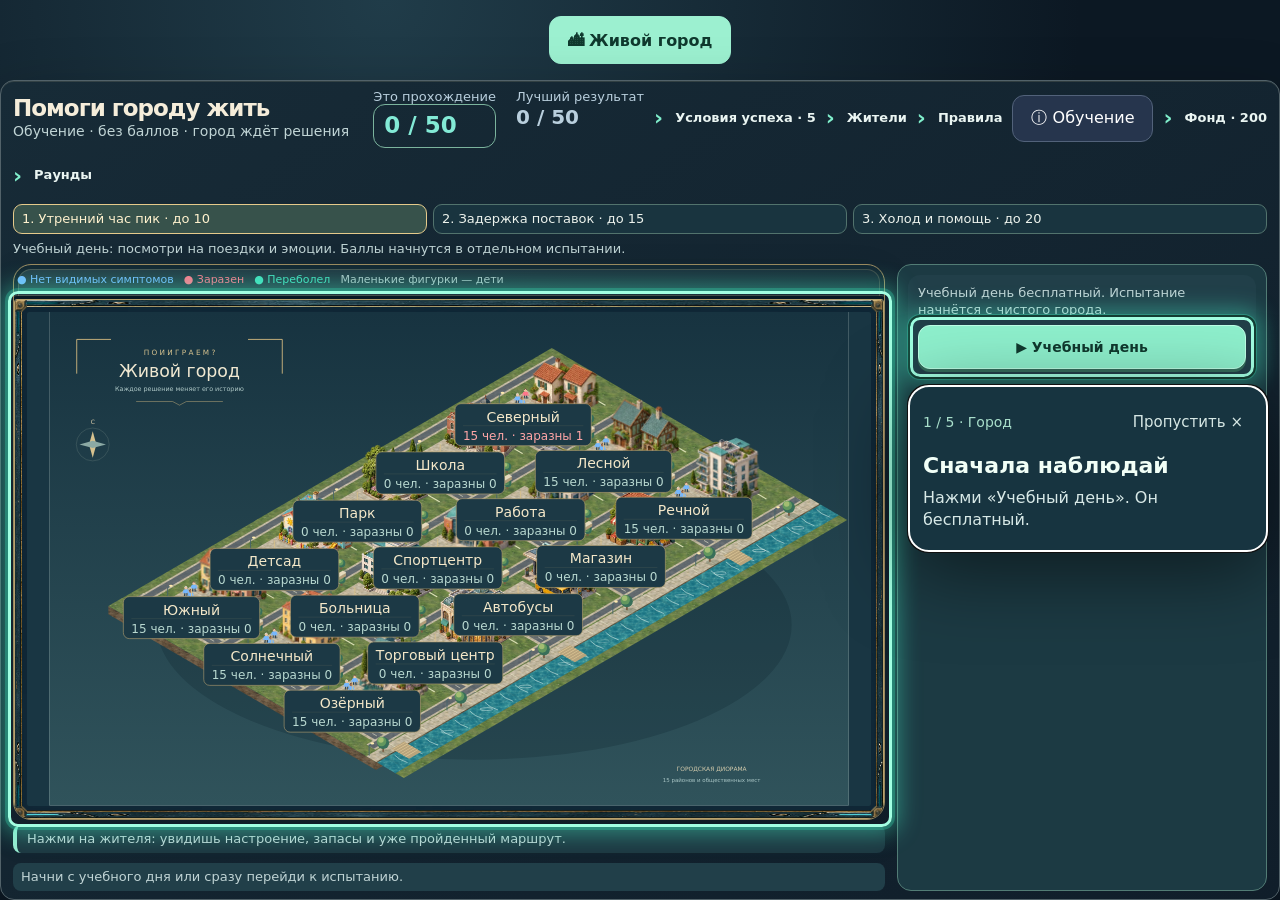
==== epidemic.html @ a464a61f "Keep child labels in robot training and expose physical sensor limits" ====
<!doctype html><html lang="ru"><head><meta charset="utf-8"><meta name="viewport" content="width=device-width,initial-scale=1"><title>поИИграем? — город</title><style>
*{box-sizing:border-box}body{margin:0;background:#0b1222;color:#edf3ff;font:16px system-ui,sans-serif}main{max-width:1500px;margin:auto;padding:20px;display:grid;grid-template-columns:290px minmax(0,1fr);gap:18px}section,aside{background:#131e32;border:1px solid #30425b;border-radius:14px;padding:18px}h1{font-size:26px;margin:0 0 8px}h2{font-size:19px;margin:0 0 12px}p,li{line-height:1.5;color:#bbcae0;font-size:14px}button,input,select{font:inherit}button,select{border:1px solid #52627a;background:#26354d;color:white;border-radius:8px;padding:10px;cursor:pointer}button:focus-visible,input:focus-visible,select:focus-visible{outline:3px solid #ffe271}button:disabled{opacity:.4;cursor:default}.primary{background:#2ad8bb;color:#082c26;font-weight:bold}label{display:block;margin:14px 0 6px;font-size:14px}input[type=range]{width:100%;accent-color:#2ad8bb}input[type=number]{width:90px;background:#22324b;color:white;padding:7px;border:1px solid #63728a}.row{display:flex;gap:8px;flex-wrap:wrap;margin:12px 0}#map{width:100%;height:auto;background:#1c3440;border-radius:12px;display:block}.place{cursor:pointer}.place:focus{outline:none}.place:focus rect{stroke:white;stroke-width:4}.legend{display:flex;gap:16px;flex-wrap:wrap;font-size:14px;margin:10px 0}.legend b{font-size:20px}.metrics{display:flex;gap:25px;flex-wrap:wrap;margin:12px 0}.metrics b{display:block;font-size:25px}.metrics span{font-size:13px;color:#afc3dd}#status{border-left:3px solid #2ad8bb;padding:10px;color:#e8f1ff;min-height:60px}#chart{width:100%;height:auto}table{border-collapse:collapse;width:100%;font-size:14px}td,th{text-align:left;border-bottom:1px solid #35465f;padding:10px 5px}details{margin-top:14px;color:#adbfda;font-size:14px}summary{cursor:pointer;color:#e9f3ff}.small{font-size:13px;color:#9fb1ce}.policy{display:flex;align-items:center;justify-content:space-between;width:100%;margin:8px 0;text-align:left}.policy.off{background:#3f2937;border-color:#be6079}.policy span{font-size:13px;color:#57e2bf}.policy.off span{color:#ff91a7}.phase{color:#54e2c4;font-size:17px;font-weight:bold}.guide{margin-bottom:16px}.guide ol{padding-left:20px}.maphead{display:flex;align-items:center;justify-content:space-between;gap:12px;flex-wrap:wrap}.events{min-height:35px;color:#ff9eb0;font-size:14px}.inhabitant{pointer-events:none}.closed{opacity:.6}@media(max-width:800px){main{display:flex;flex-direction:column;padding:10px}aside{order:2}.city{order:1}h1{font-size:23px}.mapscroll{overflow:auto}.metrics{gap:15px}.guide{margin:0}}

.population-grid{display:grid;grid-template-columns:1fr 64px 64px;gap:7px;align-items:center;font-size:13px}.population-grid input{width:100%;min-width:0;padding:7px}.district-name{font-size:12px}.settings-section{margin:18px 0;padding-top:12px;border-top:1px solid #3b4e68}.attendance label{display:flex;justify-content:space-between}.toolbar{position:relative;background:#131e3bee;padding:10px;border-radius:10px}.mapscroll{overflow:auto;max-height:78vh}#status{min-height:50px}.settings-note{color:#f3ce83}.route-info{font-size:14px;line-height:1.6;color:#c6d7ee}aside details:first-child{margin-top:0}.metrics{padding:8px 0}.metrics b{font-size:21px}#summary{font-size:14px}.population-grid input:focus{outline:2px solid #ffe074}@media(max-width:800px){aside{order:0}.city{order:1}.mapscroll{max-height:70vh}.population-grid{grid-template-columns:1fr 74px 74px}}

main,main>*,.city,.maphead,.toolbar,.metrics,.row,.mapscroll{min-width:0;max-width:100%}
.city{overflow:hidden}.mapscroll{width:100%;overflow:auto;overscroll-behavior:contain;border-radius:12px;isolation:isolate}#map{width:100%;min-width:0;max-width:none;overflow:hidden;flex-shrink:0}#chart{display:block;max-width:100%;overflow:hidden}
.toolbar .row>*{max-width:100%}.metrics{display:grid;grid-template-columns:repeat(auto-fit,minmax(130px,1fr));gap:12px}.metrics>div{min-width:0;overflow-wrap:anywhere}
.population-grid{grid-template-columns:minmax(0,1fr) 62px 62px}.population-grid>*{min-width:0}.population-grid b{font-size:12px}.population-grid span{overflow-wrap:anywhere}
.attendance label{gap:8px;flex-wrap:wrap}.attendance label b{white-space:nowrap}.route-info,#events,td{overflow-wrap:anywhere}table{table-layout:fixed}th:first-child{width:45%}
@media(max-width:800px){main{width:100%;padding:8px}section,aside{padding:12px}.row{gap:6px}.toolbar{padding:8px}.metrics{grid-template-columns:repeat(2,minmax(0,1fr))}.mapscroll{max-height:75vh}#map{min-width:0}.legend{gap:8px;font-size:13px}.maphead{align-items:flex-start}}

#map{touch-action:none;cursor:grab;background:#cbdde0}#map.dragging{cursor:grabbing}.mapscroll{max-height:none!important;overflow:hidden!important}.city.expanded{position:fixed;inset:0;z-index:1000;overflow:auto;border-radius:0;background:#131e32}.city.expanded .mapscroll{height:72vh}.city.expanded #map{height:100%;width:100%}.place:focus rect{stroke-width:1}.place:focus-visible{filter:brightness(1.15)}.still .ambient-motion{display:none}.city .maphead{margin-bottom:10px}@media(prefers-reduced-motion:reduce){.ambient-motion{display:none}}
.map-expanded main{grid-template-columns:minmax(0,1fr)}.map-expanded aside{display:none}.map-expanded main{max-width:1800px}

#mayor{max-width:1500px;margin:18px auto;padding:24px}.mayor-title{display:flex;justify-content:space-between;gap:20px;align-items:flex-start}.mayor-title h1{font-size:32px;margin:8px 0}.mayor-steps{display:flex;gap:30px;flex-wrap:wrap;background:#213950;border-radius:12px;padding:20px 40px}.mayor-dashboard{display:grid;grid-template-columns:repeat(4,minmax(0,1fr));gap:12px;margin:20px 0}.mayor-dashboard>div{padding:16px;background:#20334a;border-radius:12px}.mayor-dashboard strong{display:block;margin:8px 0;font-size:23px}.mayor-dashboard p{margin:0}.mayor-work{display:grid;grid-template-columns:1fr 1fr;gap:24px}.mayor-work>div{min-width:0;padding:20px;background:#192a40;border-radius:12px}.mayor-work h2{font-size:21px}#mayorPolicies label{display:grid;grid-template-columns:1fr 1fr;gap:12px;align-items:center}#mayor select,#mayor input,#mayor textarea{max-width:100%;width:100%;min-width:0;background:#243950;color:#f1f5fa;border:1px solid #74859c;border-radius:7px;padding:9px}#mayor .policy-hint{font-size:12px;margin:3px 0 15px}.day-event{border-left:4px solid #ffd080;background:#353646;padding:16px;margin:15px 0;line-height:1.6}.mayor-actions{display:flex;gap:12px;flex-wrap:wrap;margin-top:20px}.setup-line{display:grid;grid-template-columns:2fr 2fr 1fr;gap:16px}.district-editor{display:grid;grid-template-columns:1.5fr repeat(3,1fr) .7fr;gap:8px;align-items:center;font-size:12px}.district-editor input[type=checkbox]{width:22px!important;height:22px}.table-scroll{overflow:auto}#mayorHistory td{font-size:12px}#mayorCompare{margin-top:24px;padding:20px;background:#192a40}#comparison article{border-top:1px solid #52657c;padding:12px 0}#mayor textarea{font:inherit}.mayor-mode main{grid-template-columns:minmax(0,1fr)}.mayor-mode main>aside{display:none}.mayor-mode #run,.mayor-mode #pause,.mayor-mode #step,.mayor-mode #finish,.mayor-mode #save,.mayor-mode #speed,.mayor-mode .metrics,.mayor-mode #events,.mayor-mode #status,.mayor-mode #results,.mayor-mode .city>div:has(>#results){display:none}.mayor-mode .city>div:has(>table){display:none}body:not(.mayor-mode) #mayor>:not(.mayor-title){display:none}@media(max-width:800px){#mayor{margin:8px;padding:14px}.mayor-title{flex-direction:column}.mayor-title h1{font-size:26px}.mayor-dashboard{grid-template-columns:1fr 1fr}.mayor-work,.setup-line{grid-template-columns:1fr}.mayor-work>div{padding:12px}.mayor-steps{gap:10px 24px;padding:14px 30px;font-size:13px}.district-editor{gap:4px;font-size:10px}.mayor-dashboard strong{font-size:19px}}
#mayorMapSlot{margin:15px 0 24px}#mayorMapSlot .city{padding:12px}.map-day-action{display:flex;align-items:center;gap:18px;flex-wrap:wrap}.map-day-action a{color:#75e1d0}body.mayor-mode>main{display:none}.mayor-mode #chart{max-height:150px}.mayor-mode .legend{font-size:12px}
.mayor-mode #fullMap{display:none}#mayorCompare>label{display:block}#mayorCompare input{margin:8px 0}

#contest{max-width:1500px;margin:16px auto;padding:24px}.contest-head{display:flex;justify-content:space-between;gap:20px}.contest-head h1{font-size:32px;margin:10px 0}.round-clock{min-width:110px;text-align:center}.round-clock b{display:block;font-size:32px;color:#62e1c5}.round-clock span{font-size:12px}.contest-steps{display:flex;gap:24px;flex-wrap:wrap;padding:14px;background:#223b51;border-radius:10px}.round-info{display:grid;grid-template-columns:1fr 140px 2fr;gap:16px;align-items:center}.contest-grid{display:grid;grid-template-columns:1fr 1fr;gap:20px;margin:16px 0}.contest-grid>section{min-width:0}.contest-grid h2{font-size:21px}#contest input,#contest select,#contest textarea{width:100%;min-width:0;max-width:100%;font:inherit;padding:8px;background:#22384e;color:#edf5ff;border:1px solid #718699;border-radius:7px}#contestChoices label{display:grid;grid-template-columns:100px 1fr;gap:12px;align-items:center;margin:10px 0 3px}#contestChoices p{margin:3px 0 10px;font-size:12px}#pointBudget{font-size:16px;color:#64e5c6}.over-budget{color:#ff8592!important}.big-result{display:block;font-size:28px;margin:15px 0}.entry-rules{padding:14px;background:#20394b;border-radius:10px;margin:14px 0}.pass{color:#64e5c6}.fail{color:#ff9dab}#tryPlan,#lockPlan{width:100%;margin-top:12px}#contestMap .city{padding:12px}.contest-mode>main{display:none}.contest-mode .metrics,.contest-mode #run,.contest-mode #pause,.contest-mode #step,.contest-mode #finish,.contest-mode #save,.contest-mode #speed,.contest-mode #events,.contest-mode #status,.contest-mode #fullMap,.contest-mode .city>div:has(>table){display:none}.contest-mode #chart{max-height:160px}#finalCard{border-top:1px solid #476077}.score-input{display:grid;grid-template-columns:1fr 1fr 1fr;gap:10px}.score-input input[type=checkbox]{width:20px!important}#scoreboard{list-style:none;padding:0}#scoreboard li{padding:8px;border-bottom:1px solid #425970}.table-scroll{overflow:auto}#attemptRows td{font-size:12px}@media(max-width:800px){#contest{padding:12px;margin:8px}.contest-grid{grid-template-columns:1fr}.contest-head h1{font-size:26px}.round-info{grid-template-columns:1fr 100px}.round-info p{grid-column:1/-1}.contest-steps{gap:10px;font-size:12px}.score-input{grid-template-columns:1fr}.contest-grid section{padding:14px}}
#contest .contest-grid{grid-template-columns:360px minmax(0,1fr)}#contest .contest-grid>section{padding:16px}#contestMap{margin:14px 0}#contestMap .city{padding:8px}#contestMap .maphead h1{font-size:20px}#contestMap .maphead .small{display:none}#contestMap #chart{max-height:120px}@media(max-width:950px){#contest .contest-grid{grid-template-columns:1fr}}

#contest{padding:16px;margin:8px auto}.play-heading{display:flex;align-items:center;gap:24px}.play-heading h1{font-size:30px;margin:0}.play-subtitle{color:#94b8cc;font-size:13px}.round-clock{margin-left:auto}.round-settings{margin:0;position:relative}.round-settings[open]{max-width:250px}.play-top{display:flex;align-items:center;gap:16px;margin:14px 0}.play-top #personalBest{margin-left:auto;color:#81dcca;font-size:13px}#stageBadge{font-weight:700;color:#91ead7}#quickHelp{padding:6px 10px;font-size:13px}#quickGuide{padding:8px;background:#1d3749;border-radius:10px;margin:10px 0}#quickGuide button{margin:4px}.play-layout{display:grid;grid-template-columns:minmax(0,1fr) 320px;gap:16px;align-items:start}.play-map{min-width:0}.play-panel{padding:16px!important;position:sticky;top:10px}.points-line{display:flex;justify-content:space-between;align-items:center;gap:8px}.points-line #pointBudget{font-size:12px;white-space:nowrap}.choice-tabs{display:grid;grid-template-columns:repeat(3,1fr);gap:6px;margin:14px 0}.choice-tab{font-size:12px;padding:10px 3px!important;text-align:center}.choice-tab[aria-pressed=true]{background:#2a675f;border-color:#72e2c4}.choice-panel h3{margin:12px 0;font-size:18px}.option-card{display:block;width:100%;text-align:left;margin:8px 0;padding:12px!important;transition:background .15s,border-color .15s}.option-card[aria-pressed=true]{background:#245d56;border:2px solid #63dfc0;color:#dffdf3}.option-card[aria-pressed=true]::before{content:'✓ ';color:#68efd0}.choice-hint{font-size:12px;line-height:1.4;color:#b2c6d6;min-height:48px}.play-run{font-size:18px;padding:14px!important}#runProgress{width:100%;height:6px;accent-color:#58d7b8;margin-top:8px}#contestStatus{font-size:12px;min-height:34px;margin:5px 0}#lockPlan{font-size:13px}.result-strip{display:flex;align-items:center;gap:12px;flex-wrap:wrap;padding:12px;background:#20384b;border-radius:12px}.result-strip .big-result{font-size:22px;margin:0}.result-strip p{font-size:12px;margin:0}.result-strip .fail{flex-basis:100%}#contestMap{margin:0!important}#contestMap .maphead{display:none}#contestMap .toolbar{padding:2px}#contestMap .toolbar button{font-size:12px;padding:6px}#contestMap #chart{max-height:110px}#contestMap .legend{font-size:10px;gap:9px}#contestMap #route{display:none}.compact-rules p{font-size:12px}#finalCard:empty{display:none}[hidden]{display:none!important}@media(max-width:950px){.play-layout{grid-template-columns:1fr}.play-panel{position:static}.play-top{flex-wrap:wrap}.play-top #personalBest{margin-left:0}.play-heading{gap:10px}.play-heading h1{font-size:25px}.round-clock b{font-size:24px}.round-clock{min-width:75px}.choice-tabs{grid-template-columns:repeat(6,1fr)}.choice-tab{font-size:10px}.option-card{display:inline-block;width:calc(33.333% - 6px);vertical-align:top;margin:3px;padding:10px 5px!important;font-size:12px;min-height:60px}.choice-hint{min-height:0}#contest{padding:10px}.play-map{order:1}.play-panel{order:0}}
</style><link rel="stylesheet" href="city-game.css?v=20260918-terrain"><link rel="stylesheet" href="student-ui.css?v=20261008-child-labels"><link rel="stylesheet" href="monitor-ui.css?v=20261008-child-labels"><link rel="stylesheet" href="city-campaign.css?v=20261008-child-labels"><link rel="stylesheet" href="learning-redesign.css?v=20261008-child-labels"><link rel="stylesheet" href="interactive-clarity.css?v=20261008-child-labels"><script src="session-store.js?v=20261008-child-labels"></script></head><body><main><aside><h2>Настрой свой город</h2><p>Измени одно условие, предположи результат и сравни два опыта.</p><details open><summary>Жители по кварталам</summary><p class="small">От 0 до 20 взрослых и детей в каждом квартале. Каждый третий ребёнок в квартале — дошкольник: он ходит в детский сад. Остальные дети — в школу, взрослые — на работу.</p><div id="population" class="population-grid"></div><p id="populationTotal"></p></details><details class="settings-section" open><summary>Кто и куда ходит</summary><div id="attendance" class="attendance"></div><p class="small">Доли задают шанс посещения за день для подходящей группы. Днём сначала выбирается посещение больницы, затем ТЦ для части остальных, затем магазина для взрослых. В спортцентр идут первыми, в парк — часть остальных. Выключенный автобус заменяется пешим маршрутом.</p></details><details class="settings-section"><summary>Открытые места</summary><div id="policies"></div></details><details class="settings-section" open><summary>Условия вспышки</summary><label for="source">Первый случай в квартале</label><select id="source" style="width:100%"></select><label>Передача при контакте: <b id="probValue">12%</b><input id="prob" type="range" min="0" max="60" value="12"></label><label>Заразный период: <b id="daysValue">5 дней</b><input id="days" type="range" min="1" max="12" value="5"></label><label for="seed">Номер опыта</label><input id="seed" type="number" min="1" max="99999" value="1"><button id="reset">Исходный город</button></details><p class="settings-note small">Изменение населения, посещаемости или условий начинает новый опыт. Сохрани итог перед настройкой следующего.</p><details><summary>Как исследовать</summary><ol><li>Начни с исходного города и сохрани итог.</li><li>Измени число детей, посещаемость места или вероятность передачи.</li><li>Сравни долю заразившихся, величину и время пика.</li><li>Повтори на другом номере опыта.</li></ol></details><details><summary>Что означают показатели</summary><p>«Вне дома сейчас» — число жителей, находящихся в общественных местах на показанном этапе. «Пик» — максимальное число одновременно заразных за показанную часть опыта. Если максимум повторяется, показано первое время его достижения.</p><p>«Всего случаев» включает первый случай. При разном населении сравнивай и долю случаев. Старого условного процента посещений больше нет.</p><p>Цвет одежды показывает состояние, дети меньше взрослых. Если в одном месте больше 60 человек, остальные находятся внутри здания и участвуют в модели. Их количество указано на карте.</p></details><details><summary>Правила учебной модели</summary><p>Каждый этап занимает условную часть дня. Передача возможна только в одном месте. Шанс контакта пары за этап: 35% дома, 6% в парке, 18% в транспорте, 23% в спортцентре, 15% в остальных общественных местах. Больница моделирует краткий визит на приём: посещать её могут жители в любом состоянии, лечение и госпитализация здесь не моделируются. Его произведение на вероятность передачи определяет риск для пары. При росте скопления контактов становится больше.</p><p>Заразный период отсчитывается в этапах по пять на день. Новые случаи передают вирус со следующего этапа. Переболевшие не заражаются повторно. Модель останавливается после завершения вспышки или 60 дней.</p><p>Вероятность посещения выбирается заново каждый день. При одинаковых настройках номер опыта воспроизводит тот же результат. Это вымышленный вирус, без медицинского прогноза.</p></details></aside><section class="city"><div class="maphead"><div><h1>Город и эпидемия</h1><span class="small">Городская диорама · интерактивная карта</span><div id="phase" class="phase"></div></div><span id="summary"></span></div><div class="toolbar"><div class="row"><button id="run" class="primary">▶ Запустить</button><button id="pause" disabled>Пауза</button><button id="step">Следующий этап</button><button id="finish">До итога</button><button id="save" disabled>Сохранить итог</button><select id="speed" aria-label="Скорость"><option value="4000">Медленно</option><option value="2400" selected>Обычно</option><option value="1000">Быстро</option></select><button id="zoom">＋ Приблизить</button><button id="zoomOut">− Отдалить</button><button id="fit">Весь город</button><button id="fullMap">Развернуть карту</button><button id="ambient" aria-pressed="true">Анимация города: вкл.</button></div><div class="metrics"><div><span>Заразны</span><b id="infected"></b></div><div><span>Пик к этому моменту</span><b id="peak"></b></div><div><span>Время первого пика</span><b id="peakTime"></b></div><div><span>Всего случаев</span><b id="total"></b></div><div><span>Вне дома сейчас</span><b id="outside"></b></div></div></div><div class="legend"><span style="color:#75b8ff">● Восприимчив</span><span style="color:#ff768a">● Заразен</span><span style="color:#42dbb9">● Переболел</span><span>Маленькие фигурки — дети</span></div><div class="mapscroll"><svg id="map" viewBox="0 0 1750 1080" aria-label="Карта города"></svg></div><div class="map-caption"><strong>◆ Атлас города</strong><span>Перетаскивай карту · нажимай на здания</span></div><p id="route" class="route-info"></p><div id="events" class="events"></div><p id="status" role="status" aria-live="polite">Настрой население и запусти город.</p><svg id="chart" viewBox="0 0 1000 210" aria-label="Заразные по времени"></svg><div style="overflow:auto"><table><thead><tr><th>Опыт и настройки</th><th>Пик</th><th>Время пика</th><th>Всего случаев</th></tr></thead><tbody id="results"></tbody></table></div><p class="small">Изометрический город. Маршруты и скорость движения условны. Увеличь карту, чтобы рассмотреть жителей и здания.</p></section></main><script src="epidemic.js?v=20260915-play2"></script><script>
const $=id=>document.getElementById(id),NS='http://www.w3.org/2000/svg',names={school:'Школа',work:'Работа',market:'Магазин',park:'Парк',gym:'Спортцентр',bus:'Автобус',kindergarten:'Детский сад',clinic:'Больница',mall:'Торговый центр'};let state={config:Epidemic.defaults()},experiment=null,frame=0,timer=null,animation=null,saved=0,lastPositions=null,moving=false;const colors={S:'#75b8ff',I:'#ff768a',R:'#42dbb9'};
function svg(tag,attrs,parent){const e=document.createElementNS(NS,tag);for(const [k,v]of Object.entries(attrs))e.setAttribute(k,v);parent.appendChild(e);return e;}
function label(parent,t,x,y,size,color='#e9f3ff'){const e=svg('text',{x,y,'font-size':size,fill:color,'text-anchor':'middle','font-family':'system-ui,sans-serif'},parent);e.textContent=t;return e;}
function config(){return state.config;}
function people(){return experiment?experiment.people:Epidemic.population(state.config);}
function snapshot(){if(experiment)return experiment.history[frame];const ps=people(),initial=ps.findIndex(p=>p.district===config().initialDistrict);return {day:0,phase:4,state:ps.map((_,i)=>i===(initial<0?0:initial)?'I':'S'),loc:ps.map(p=>p.home),events:[],I:ps.length?1:0,S:Math.max(0,ps.length-1),R:0,outside:0};}
function stopMotion(){cancelAnimationFrame(animation);moving=false;$('step').disabled=false;}
function pause(){clearTimeout(timer);timer=null;$('pause').disabled=true;$('run').disabled=false;}
function invalidate(){pause();stopMotion();experiment=null;frame=0;lastPositions=null;$('save').disabled=true;const ps=people(),occupied=config().districts.map((d,i)=>d.adults+d.children?i:-1).filter(i=>i>=0);if(!occupied.includes(config().initialDistrict))config().initialDistrict=occupied[0]??0;$('source').value=config().initialDistrict;for(let i=0;i<6;i++)$('source').children[i].disabled=!occupied.includes(i);$('populationTotal').textContent=`Всего ${ps.length}: взрослых ${ps.filter(p=>!p.child).length}, детей ${ps.filter(p=>p.child).length}`;$('status').textContent='Условия изменены. Новый опыт начнётся с первого дня.';draw();}
function positions(h){const used={};return h.loc.map(id=>{const p=Epidemic.places.find(p=>p.id===id),n=used[id]||0;used[id]=n+1;const slot=n*17%60;return n>=60?null:[p.x-96+(slot%12)*17.5+(n%3-1)*1.5,p.y+68+Math.floor(slot/12)*16+(n%2?1:-1)];});}
function rect(g,x,y,w,h,fill,rx=0){return svg('rect',{x,y,width:w,height:h,fill,rx},g);}
let camera={x:0,y:0,w:1750,h:1080},pan=null,dragged=false;
function project(x,y,z=0){return [1100+(x-y)*.55,95+(x+y)*.32-z];}
function translatePoint(x,y){const p=project(x,y);return `translate(${p[0]} ${p[1]})`;}
function poly(g,pts,fill,stroke){return svg('polygon',{points:pts.map(p=>p.join(',')).join(' '),fill,...(stroke?{stroke,'stroke-width':1}:{})},g);}
function ground(g,x,y,w,d,fill){return poly(g,[[x,y],[x+w,y],[x+w,y+d],[x,y+d]].map(p=>project(...p)),fill);}
function block(g,x,y,w,d,h,wall,side,roof){
const a=project(x,y),b=project(x+w,y),c=project(x+w,y+d),q=project(x,y+d),top=p=>[p[0],p[1]-h];
poly(g,[q,c,[c[0]+h*.55,c[1]+h*.18],[q[0]+h*.55,q[1]+h*.18]],'#163f3c30');
poly(g,[b,c,[c[0]+h*.55,c[1]+h*.18],[b[0]+h*.55,b[1]+h*.18]],'#163f3c30');
poly(g,[q,c,top(c),top(q)],wall,'#304b4b33');poly(g,[b,c,top(c),top(b)],side,'#304b4b33');poly(g,[top(a),top(b),top(c),top(q)],roof,'#ffffff44');
for(let z=12;z<h-9;z+=16){for(let u=10;u<w-7;u+=20){const p1=project(x+u,y+d,z),p2=project(x+u+9,y+d,z);poly(g,[p1,p2,[p2[0],p2[1]-8],[p1[0],p1[1]-8]],'#d9e9df');}for(let v=10;v<d-7;v+=20){const p1=project(x+w,y+v,z),p2=project(x+w,y+v+9,z);poly(g,[p1,p2,[p2[0],p2[1]-8],[p1[0],p1[1]-8]],'#78aeb8');}}
// Roof coping gives even small buildings a crisp, model-like silhouette.
svg('polyline',{points:[top(q),top(c),top(b)].map(p=>p.join(',')).join(' '),fill:'none',stroke:'#f5edce99','stroke-width':2},g);
const doorA=project(x+w*.5-6,y+d),doorB=project(x+w*.5+6,y+d);poly(g,[doorA,doorB,[doorB[0],doorB[1]-15],[doorA[0],doorA[1]-15]],'#385b64');
}
function isoTree(g,x,y,size=11){
const p=project(x,y);svg('ellipse',{cx:p[0]+size*.5,cy:p[1]+2,rx:size*1.15,ry:size*.45,fill:'#173f3433'},g);
rect(g,p[0]-2,p[1]-16,4,17,'#795d43');
svg('circle',{cx:p[0],cy:p[1]-size*1.4,r:size,fill:'#386f59'},g);
svg('circle',{cx:p[0]-size*.28,cy:p[1]-size*1.65,r:size*.8,fill:'#63975e'},g);
svg('circle',{cx:p[0]-size*.38,cy:p[1]-size*1.9,r:size*.46,fill:'#a2bd72'},g);
}
function streetLamp(g,x,y){const p=project(x,y);svg('path',{d:`M ${p[0]} ${p[1]} v -23 l 7 -4`,stroke:'#48656a','stroke-width':2,fill:'none'},g);svg('ellipse',{cx:p[0]+7,cy:p[1]-27,rx:4,ry:2.4,fill:'#ffebaf'},g);}
function cityDetails(m){
const floor=svg('g',{'aria-hidden':'true','pointer-events':'none'},m);
// Quayside paving, mooring platforms and the far green riverbank.
ground(floor,1002,-25,39,1765,'url(#iso-paving)');ground(floor,1118,-25,33,1765,'url(#iso-grass)');
for(let y=30;y<1700;y+=60){ground(floor,1007,y,28,2,'#e1dfc4');}
for(const y of [330,990,1650]){ground(floor,1027,y-35,69,49,'#b9a47c');for(let k=0;k<6;k++)ground(floor,1031+k*10,y-35,2,49,'#e4cd9c');}
for(const p of Epidemic.places){
// Paving details stay outside the 60-slot pedestrian courtyards.
for(let n=0;n<7;n++)ground(floor,p.x-106+n*32,p.y+150,23,3,'#b6bba0');
ground(floor,p.x-107,p.y-58,205,4,'#dce0b6');
}
for(const y of [75,390,720,1050,1380,1690]){
const g=svg('g',{'data-depth':1030+y,'aria-hidden':'true','pointer-events':'none'},m);
isoTree(g,1019,y,13);streetLamp(g,1006,y+43);
}
for(const p of Epidemic.places){const g=svg('g',{'data-depth':p.x+p.y+55,'aria-hidden':'true','pointer-events':'none'},m);streetLamp(g,p.x-114,p.y+155);streetLamp(g,p.x+112,p.y+155);}
}


function sortScene(m){const focused=document.activeElement;const nodes=Array.from(m.children).filter(e=>e.getAttribute?.('data-depth')!==null&&e.getAttribute?.('data-depth')!==undefined);nodes.sort((a,b)=>+a.getAttribute('data-depth')-b.getAttribute('data-depth')).forEach(e=>m.appendChild(e));const badge=$('cityBadges');if(badge&&badge.parentNode===m)m.appendChild(badge);if(focused&&m.contains(focused)&&document.activeElement!==focused)focused.focus({preventScroll:true});}
// Generated, alpha-transparent artwork. Keep simulation coordinates independent of pixels.
const buildingSprites={h0:{width:154,height:124.41},h1:{width:154,height:136.34},h2:{width:154,height:154.54},h3:{width:154,height:130.06},h4:{width:154,height:141.3},h5:{width:154,height:154.0},school:{width:166,height:149.95},work:{width:150,height:147.95},market:{width:166,height:147.89},park:{width:166,height:158.58},gym:{width:166,height:124.1},bus:{width:166,height:125.81},kindergarten:{width:166,height:149.68},clinic:{width:166,height:160.41},mall:{width:166,height:153.83}};
function paintedBuilding(g,p,closed){
const size=buildingSprites[p.id],base=project(p.x,p.y+45),center=project(p.x,p.y+10),x=center[0]-size.width/2,y=base[1]+18-size.height;
const art=svg('image',{href:`assets/buildings/${p.id}.webp`,x,y,width:size.width,height:size.height,preserveAspectRatio:'xMidYMax meet',class:'building-sprite','data-place':p.id,opacity:closed?.55:1,'aria-hidden':'true'},g);
// A failed asset remains discoverable and clickable; no dependency on image loading for controls.
art.onerror=()=>{rect(g,x,y+size.height-50,size.width,50,'#294a53',5);label(g,p.name,center[0],base[1]-10,10,'#f2dfb2');label(g,'Изображение недоступно',center[0],base[1]+5,9,'#c7d9d5');};
}
function vehicle(g,x,y,w,d,color){block(g,x,y,w,d,10,color,'#8f9c99',color);const a=project(x+w*.2,y+d),b=project(x+w*.8,y+d);for(const q of [a,b])svg('ellipse',{cx:q[0],cy:q[1],rx:3,ry:4,fill:'#354955'},g);}
function cityTraffic(m){const layer=svg('g',{class:'ambient-motion','aria-hidden':'true','pointer-events':'none'},m);for(let i=0;i<6;i++){const y=[330,660,990,1320,1650,660][i]+(i%2?7:-7),a=project(i%2?920:65,y),b=project(i%2?65:920,y),g=svg('g',{transform:`translate(${a[0]} ${a[1]})`},layer);const car=svg('g',{},g);vehicle(car,0,0,i===5?55:28,14,['#d9bd76','#bce0da','#d9a18c','#88aebc','#e0d8bc','#d9bd76'][i]);car.setAttribute('transform','translate(-1100 -95)');svg('animateMotion',{path:`M 0 0 L ${b[0]-a[0]} ${b[1]-a[1]}`,dur:(17+i*3)+'s',begin:(-i*5)+'s',repeatCount:'indefinite',calcMode:'linear'},g);}
const water=svg('g',{},layer);for(let i=0;i<10;i++){const p=project(1080,100+i*155);const wave=svg('ellipse',{cx:p[0],cy:p[1],rx:14,ry:3,fill:'none',stroke:'#e0f2ed','stroke-width':1.5},water);svg('animate',{attributeName:'opacity',values:'.15;.8;.15',dur:'4s',begin:(-i*.6)+'s',repeatCount:'indefinite'},wave);}}

// One generated material atlas is shared by the city and robot maps.
function terrainPatterns(defs){
const materials=[['grass',0,0,180,'#82a777',.68],['asphalt',1,0,100,'#526974',.85],['paving',2,0,96,'#d4d1bc',.7],['mud',0,1,140,'#7e7356',.75],['water',2,1,155,'#519da8',.78]];
for(const [name,col,row,size,base,opacity]of materials)for(const projected of [false,true]){
const pattern=svg('pattern',{id:(projected?'iso-':'terrain-')+name,patternUnits:'userSpaceOnUse',width:size,height:size,...(projected?{patternTransform:'matrix(.55 .32 -.55 .32 1100 95)'}:{})},defs);
rect(pattern,0,0,size,size,base);
const crop=svg('svg',{x:0,y:0,width:size,height:size,viewBox:`${col*256} ${row*256} 256 256`,preserveAspectRatio:'none',overflow:'hidden',opacity},pattern);
svg('image',{href:'assets/terrain/materials.webp',x:0,y:0,width:768,height:768,'aria-hidden':'true'},crop);
}
}

function isoScene(m,h){
m.setAttribute('viewBox',`${camera.x} ${camera.y} ${camera.w} ${camera.h}`);rect(m,0,0,1750,1080,'#d4e3df');
const defs=svg('defs',{},m),gradient=svg('linearGradient',{id:'sky',x2:'0%',y2:'100%'},defs);svg('stop',{offset:'0%','stop-color':'#173340'},gradient);svg('stop',{offset:'100%','stop-color':'#30535b'},gradient);rect(m,0,0,1750,1080,'url(#sky)');terrainPatterns(defs);
svg('ellipse',{cx:930,cy:685,rx:695,ry:295,fill:'#071c2633'},m);
// Raised terrain base and riverfront frame the city without covering roads.
poly(m,[project(-25,1740),project(1040,1740),project(1040,1740,-18),project(-25,1740,-18)],'url(#iso-mud)');poly(m,[project(1040,-25),project(1040,1740),project(1040,1740,-18),project(1040,-25,-18)],'url(#iso-mud)');ground(m,-25,-25,1065,1765,'url(#iso-grass)');
const plane=svg('g',{transform:'matrix(.55 .32 -.55 .32 1100 95)'},m);
rect(plane,1045,-25,75,1765,'url(#terrain-water)');for(let y=0;y<1700;y+=60)svg('path',{d:`M 1054 ${y} q 24 8 52 0`,stroke:'#c6e3df','stroke-width':2,fill:'none'},plane);
for(const y of [330,660,990,1320,1650]){rect(plane,0,y-25,1000,50,'url(#terrain-paving)');rect(plane,0,y-16,1000,32,'url(#terrain-asphalt)');svg('path',{d:`M 0 ${y} H 1000`,stroke:'#e1dec7','stroke-width':2,'stroke-dasharray':'18 18'},plane);}
for(const x of [20,340,660,980]){rect(plane,x-18,0,36,1700,'url(#terrain-paving)');rect(plane,x-11,0,22,1700,'url(#terrain-asphalt)');}
for(const y of [330,660,990,1320,1650])for(const x of [340,660])for(let n=0;n<4;n++)rect(plane,x+20,y-13+n*8,15,4,'#f2edda');
for(const p of Epidemic.places){ground(m,p.x-121,p.y-68,242,251,'url(#iso-grass)');ground(m,p.x-108,p.y+50,216,94,'url(#iso-paving)');ground(m,p.x-8,p.y+140,16,70,'url(#iso-paving)');}
cityDetails(m);cityTraffic(m);const objects=[];for(const p of Epidemic.places)objects.push({depth:p.x+p.y,draw:()=>{
const g=svg('g',{class:'place','data-depth':p.x+p.y+70,tabindex:0,role:'button','aria-label':p.name},m),x=p.x,y=p.y,off=config()[p.id]===false;
const title=svg('title',{},g);title.textContent=p.name+' · '+(window.mayorPlaceHint?.(p.id)||'нажми для настройки');
paintedBuilding(g,p,off);
g.onclick=()=>{if(dragged)return;if(window.mayorActive){window.mayorSelect(p.id);return;}if(p.home){$('adult'+p.id.slice(1)).focus();$('population').scrollIntoView({behavior:'smooth',block:'center'});}else{config()[p.id]=!config()[p.id];controls();invalidate();}};g.onkeydown=e=>{if(e.key==='Enter'||e.key===' '){e.preventDefault();g.onclick();}};
}});
for(const y of [160,490,820,1150,1480])for(const x of [340,660]){objects.push({depth:x+y,draw:()=>{isoTree(m,x-28,y,9);isoTree(m,x+28,y+55,9);block(m,x-7,y+15,13,27,8,'#e1cfab','#b39d79','#e7dabc');}});}
objects.sort((a,b)=>a.depth-b.depth).forEach(o=>o.draw());
const badges=svg('g',{id:'cityBadges','aria-label':'Названия и посещаемость'},m);
for(const p of Epidemic.places){const off=config()[p.id]===false,count=h.loc.filter(v=>v===p.id).length,inf=h.loc.filter((v,i)=>v===p.id&&h.state[i]==='I').length,badge=project(p.x,p.y+174),g=svg('g',{class:'place',role:'button',tabindex:0,'aria-label':p.name,'data-place':p.id,'data-badge-x':badge[0],'data-badge-y':badge[1]},badges);svg('path',{d:`M ${badge[0]} ${badge[1]-15} v -9`,stroke:'#d8c18b','stroke-width':2},g);svg('rect',{x:badge[0]-79,y:badge[1]-19,width:158,height:40,rx:6,fill:off?'#62444d':'#1c3945',class:'district-frame'},g);svg('path',{d:`M ${badge[0]-65} ${badge[1]+2} h 130`,stroke:'#bca77555','stroke-width':.7},g);label(g,p.name,badge[0],badge[1]-3,14,'#f4e8c9');label(g,off?'Закрыто':`${count} чел. · заразны ${inf}`,badge[0],badge[1]+15,12,inf?'#ffa5a6':'#b9d9d1');const tip=svg('title',{},g);tip.textContent=p.name+(count>60?` · ещё ${count-60} внутри здания`:'');g.onclick=()=>{if(dragged)return;if(window.mayorActive){window.mayorSelect(p.id);return;}if(p.home){$('adult'+p.id.slice(1)).focus();$('population').scrollIntoView({behavior:'smooth',block:'center'});}else{config()[p.id]=!config()[p.id];controls();invalidate();}};g.onkeydown=e=>{if(e.key==='Enter'||e.key===' '){e.preventDefault();g.onclick();}};}

const atlas=svg('g',{'aria-hidden':'true','pointer-events':'none'},m);
svg('path',{d:'M 60 135 V 60 H 135 M 435 60 H 510 V 135',stroke:'#cfb77f','stroke-width':2,fill:'none'},atlas);
label(atlas,'П О И И Г Р А Е М ?',285,94,16,'#d6c28f');
label(atlas,'Живой город',285,142,38,'#f0e8d1');
label(atlas,'Каждое решение меняет его историю',285,173,14,'#b0c9c8');
svg('path',{d:'M 190 196 H 270 L 285 204 L 300 196 H 380',stroke:'#cfb77f',fill:'none'},atlas);
const compass=svg('g',{transform:'translate(95 290)'},atlas);
svg('circle',{r:36,fill:'none',stroke:'#bfd0be55'},compass);
poly(compass,[[0,-29],[8,0],[0,29],[-8,0]],'#d6c28f');poly(compass,[[-29,0],[0,-8],[29,0],[0,8]],'#8ba9a4');
label(compass,'С',0,-45,13,'#e5d6b2');
label(atlas,'ГОРОДСКАЯ ДИОРАМА',1450,1005,13,'#d4ccad');
label(atlas,'15 районов и общественных мест',1450,1029,12,'#a8c5c5');
}

window.fitMayorLabels=()=>{
 if(!window.mayorActive||!document.body.classList.contains('monitor-layout'))return;
 const map=$('map'),scale=map.getScreenCTM()?.a;if(!scale)return;
 const large=map.getBoundingClientRect().width>1550,nameSize=large?16:14,countSize=large?14:12;
 const short={kindergarten:'Детсад',work:'Работа',gym:'Спортцентр',mall:'Торговый центр',bus:'Автобусы'};
 for(const g of map.querySelectorAll('#cityBadges > g')){
  const x=+g.getAttribute('data-badge-x'),y=+g.getAttribute('data-badge-y'),texts=g.querySelectorAll('text'),rect=g.querySelector('rect'),paths=g.querySelectorAll('path');
  texts[0].textContent=short[g.getAttribute('data-place')]||g.getAttribute('aria-label').replace(' квартал','');
  texts[0].setAttribute('font-size',nameSize/scale);texts[0].setAttribute('y',y-3/scale);
  texts[1].setAttribute('font-size',countSize/scale);texts[1].setAttribute('y',y+15/scale);
  const width=Math.max(118,texts[0].getComputedTextLength()*scale+16,texts[1].getComputedTextLength()*scale+16)/scale;
  rect.setAttribute('x',x-width/2);rect.setAttribute('y',y-21/scale);rect.setAttribute('width',width);rect.setAttribute('height',42/scale);rect.setAttribute('rx',6/scale);
  paths[0].setAttribute('d',`M ${x} ${y-21/scale} v ${-8/scale}`);
  paths[1].setAttribute('d',`M ${x-width/2+8/scale} ${y+1/scale} h ${width-16/scale}`);
 }
};
function draw(animate=false){const h=snapshot(),ps=people(),m=$('map'),pos=positions(h);stopMotion();m.replaceChildren();isoScene(m,h);const roads=[330,660,990,1320,1650];
const fresh=new Set(h.events.map(e=>e.target)),legs=[],dots=pos.map((point,i)=>{const g=svg('g',{class:'inhabitant','data-person':i,'data-depth':point?point[0]+point[1]:-1000,transform:point?translatePoint(point[0],point[1]):'translate(-100 -100)'},m),body=svg('g',{transform:`scale(${ps[i].child?.72:1})`},g);svg('ellipse',{cx:2,cy:7,rx:6,ry:2.5,fill:'#1b344644'},body);if(fresh.has(i))svg('ellipse',{cx:0,cy:0,rx:9,ry:13,fill:'none',stroke:'#fbe659','stroke-width':2},body);legs[i]=svg('path',{d:'M -2 1 L -3 7 M 2 1 L 3 7',stroke:'#2c4254','stroke-width':2.5,'stroke-linecap':'round'},body);svg('path',{d:'M -4 -5 L -6 1 M 4 -5 L 6 1',stroke:colors[h.state[i]],'stroke-width':2.4,'stroke-linecap':'round'},body);rect(body,-4,-7,8,9,colors[h.state[i]],2);svg('circle',{cx:0,cy:-10,r:3.4,fill:['#edc5a2','#c89472','#a27053'][i%3]},body);svg('path',{d:'M -3 -11 Q 0 -16 3 -11',stroke:ps[i].senior?'#d9d9d2':'#604638','stroke-width':2,fill:'none'},body);if(window.mayorCitizenSelect){g.setAttribute('role','button');g.setAttribute('tabindex',0);g.setAttribute('aria-label',(ps[i].name||'Житель')+' · '+(ps[i].age||'')+' лет · открыть карточку');svg('circle',{cx:0,cy:-3,r:16,fill:'transparent'},g);g.onclick=()=>{if(!dragged)window.mayorCitizenSelect(i);};g.onkeydown=e=>{if(e.key==='Enter'||e.key===' '){e.preventDefault();g.onclick();}};}return g;});
sortScene(m);if(animate&&lastPositions){const old=lastPositions;dots.forEach((g,i)=>{if(old[i]&&pos[i])g.setAttribute('transform',translatePoint(...old[i]));});const begin=performance.now(),duration=window.matchMedia?.('(prefers-reduced-motion: reduce)').matches?1:+$('speed').value*.85;moving=true;$('step').disabled=true;const routes=pos.map((pt,i)=>{if(!pt||!old[i])return null;const [ax,ay]=old[i],[bx,by]=pt;if(ax===bx&&ay===by)return null;const ra=roads.find(y=>y>ay)??1650,rb=roads.find(y=>y>by)??1650,vx=[20,340,660,980].reduce((v,x)=>Math.abs(ax-x)+Math.abs(bx-x)<Math.abs(ax-v)+Math.abs(bx-v)?x:v);const points=ra===rb?[[ax,ay],[ax,ra-20],[bx,rb-20],[bx,by]]:[[ax,ay],[ax,ra-20],[vx-14,ra-20],[vx-14,rb-20],[bx,rb-20],[bx,by]],lengths=points.slice(1).map((q,j)=>Math.hypot(q[0]-points[j][0],q[1]-points[j][1]));return {points,lengths,total:lengths.reduce((a,b)=>a+b,0)};});function motion(now){const t=Math.min(1,(now-begin)/duration),ease=t*t*(3-2*t);for(let i=0;i<ps.length;i++){const r=routes[i];if(!r)continue;let d=ease*r.total,k=0;while(k<r.lengths.length-1&&d>r.lengths[k])d-=r.lengths[k++];const u=r.lengths[k]?d/r.lengths[k]:1,x=r.points[k][0]+(r.points[k+1][0]-r.points[k][0])*u,y=r.points[k][1]+(r.points[k+1][1]-r.points[k][1])*u;dots[i].setAttribute('transform',translatePoint(x,y));dots[i].setAttribute('data-depth',x+y);const stride=t===1?1:Math.sin((now-begin)/110+i)*2.3;legs[i].setAttribute('d',`M -2 1 L ${-2-stride} 7 M 2 1 L ${2+stride} 7`);}sortScene(m);if(t<1)animation=requestAnimationFrame(motion);else{moving=false;$('step').disabled=false;}}animation=requestAnimationFrame(motion);}lastPositions=pos;
const shown=experiment?experiment.history.slice(0,frame+1):[h],peak=Math.max(...shown.map(h=>h.I)),first=shown.find(h=>h.I===peak);$('phase').textContent=when(h);$('summary').textContent=`${ps.length} жителей · ${ps.filter(p=>p.child).length} детей${window.mayorActive?' · '+ps.filter(p=>p.senior).length+' пожилых':''}`;$('infected').textContent=h.I;$('peak').textContent=peak;$('peakTime').textContent=when(first);$('total').textContent=`${ps.length-h.S} (${ps.length?Math.round((ps.length-h.S)/ps.length*100):0}%)`;$('outside').textContent=h.outside+' из '+ps.length;const counts={};h.events.forEach(e=>counts[e.place]=(counts[e.place]||0)+1);$('events').textContent=h.events.length?'Новые случаи: '+Object.entries(counts).map(([id,n])=>Epidemic.places.find(p=>p.id===id).name+' +'+n).join(', '):'Новых случаев на этом этапе нет.';$('route').textContent=['Утром часть жителей едет на автобусе. Остальные идут напрямую к дневным местам на следующем этапе.','Малыши — в детский сад, школьники — в школу, взрослые — на работу. Остальные дома.','Часть жителей идёт на приём в больницу, часть остальных — в ТЦ. В магазин идут взрослые. Остальные дома.','Сначала часть жителей идёт на спорт, часть остальных — в парк.','Все возвращаются в свои кварталы.'][h.phase];chart(shown,peak,first);window.fitMayorLabels?.();}
function when(h){return h.day?`День ${h.day}, ${Epidemic.phases[h.phase].slice(0,5)}`:'Старт';}
function controls(){const box=$('policies');box.replaceChildren();for(const [id,name]of Object.entries(names)){const b=document.createElement('button');b.className='policy'+(config()[id]?'':' off');b.textContent=name+(config()[id]?' · открыто':' · закрыто');b.onclick=()=>{config()[id]=!config()[id];controls();invalidate();};box.appendChild(b);}}
function chart(shown,peak,first){const s=$('chart');s.replaceChildren();const max=Math.max(10,Math.ceil(peak/10)*10),end=Math.max(1,shown.length-1);svg('path',{d:'M 45 20 V 155 H 965',stroke:'#8b9eba',fill:'none'},s);for(const n of [0,max/2,max])label(s,n,20,160-n/max*130,13,'#b7cae5');const points=shown.map((h,i)=>`${45+i/end*915},${155-h.I/max*130}`).join(' ');svg('polyline',{points,fill:'none',stroke:'#ff768a','stroke-width':3},s);for(const i of [0,Math.floor(end/2),end])label(s,(i/5).toFixed(1),45+i/end*915,182,13,'#b7cae5');label(s,'Дни от старта (5 этапов = 1 день)',510,204,13,'#b7cae5');const k=shown.indexOf(first);svg('circle',{cx:45+k/end*915,cy:155-peak/max*130,r:5,fill:'#ffe27a'},s);}
function ensure(){if(!experiment){if(!people().length){$('status').textContent='Добавь хотя бы одного жителя.';return false;}const n=config().seed;if(!Number.isInteger(n)||n<1||n>99999){$('status').textContent='Номер опыта: целое число от 1 до 99999.';return false;}experiment=Epidemic.simulate(config());frame=0;lastPositions=positions(experiment.history[0]);}return true;}
function complete(){pause();$('save').disabled=false;$('status').textContent=experiment.ended?'Вспышка завершилась. Сохрани итог и сравни другой опыт.':'Достигнут предел 60 дней. Вспышка ещё продолжается.';}
function advance(){if(!ensure())return;if(frame<experiment.history.length-1)frame++;draw(true);if(frame===experiment.history.length-1)complete();}
function tick(){advance();if(experiment&&frame<experiment.history.length-1)timer=setTimeout(tick,+$('speed').value);}
$('run').onclick=()=>{if(experiment&&frame===experiment.history.length-1){experiment=null;frame=0;}if(!ensure())return;$('save').disabled=true;$('run').disabled=true;$('pause').disabled=false;timer=setTimeout(tick,moving?+$('speed').value:150);};$('pause').onclick=pause;$('step').onclick=()=>{pause();advance();};$('finish').onclick=()=>{pause();if(!ensure())return;frame=experiment.history.length-1;draw();complete();};function applyCamera(){camera.x=Math.max(-100,Math.min(1750-camera.w+100,camera.x));camera.y=Math.max(-80,Math.min(1080-camera.h+80,camera.y));$('map').setAttribute('viewBox',`${camera.x} ${camera.y} ${camera.w} ${camera.h}`);}
function changeZoom(f){const w=Math.max(500,Math.min(1750,camera.w*f)),h=w*1080/1750;camera.x+=(camera.w-w)/2;camera.y+=(camera.h-h)/2;camera.w=w;camera.h=h;applyCamera();}
$('zoom').onclick=()=>changeZoom(.75);$('zoomOut').onclick=()=>changeZoom(1/.75);$('fit').onclick=()=>{camera={x:0,y:0,w:1750,h:1080};applyCamera();};
$('fullMap').onclick=()=>{const on=document.body.classList.toggle('map-expanded');$('fullMap').textContent=on?'Вернуть настройки':'Развернуть карту';};
$('ambient').onclick=()=>{const m=$('map'),off=m.classList.toggle('still');if(off)m.pauseAnimations?.();else m.unpauseAnimations?.();$('ambient').textContent='Анимация города: '+(off?'выкл.':'вкл.');$('ambient').setAttribute('aria-pressed',!off);};
$('map').onpointerdown=e=>{if(e.button>0)return;dragged=false;pan={x:e.clientX,y:e.clientY,cx:camera.x,cy:camera.y};};
$('map').onpointermove=e=>{if(!pan)return;const dx=e.clientX-pan.x,dy=e.clientY-pan.y;if(Math.abs(dx)+Math.abs(dy)<5&&!dragged)return;dragged=true;$('map').setPointerCapture?.(e.pointerId);$('map').classList.add('dragging');const box=$('map').getBoundingClientRect();camera.x=pan.cx-dx*camera.w/box.width;camera.y=pan.cy-dy*camera.h/box.height;applyCamera();};
window.addEventListener('pointerup',()=>{pan=null;$('map').classList.remove('dragging');setTimeout(()=>{dragged=false;},0);});window.addEventListener('pointercancel',()=>{pan=null;dragged=false;});

$('save').onclick=()=>{if(!experiment||frame!==experiment.history.length-1)return;const c=experiment.config,closed=Object.keys(names).filter(id=>!c[id]).map(id=>names[id]).join(', ')||'всё открыто';const tr=document.createElement('tr');for(const v of [`${++saved}. №${c.seed}; ${experiment.population} жителей; ${c.districts.map(d=>d.adults+'в/'+d.children+'д').join(', ')}; ${closed}; посещаемость ${Object.entries(c.rates).map(([k,v])=>names[k]+' '+v+'%').join(', ')}; передача ${Math.round(c.p*100)}%; ${c.duration} дн.`,experiment.peak,when(experiment.peakTime),`${experiment.total} (${Math.round(experiment.total/experiment.population*100)}%)`]){const td=document.createElement('td');td.textContent=v;tr.appendChild(td);}$('results').appendChild(tr);$('save').disabled=true;};
function settings(){const box=$('population');box.replaceChildren();for(const t of ['Квартал','Взрослые','Дети']){const b=document.createElement('b');b.textContent=t;box.appendChild(b);}config().districts.forEach((d,i)=>{const name=document.createElement('span');name.textContent=Epidemic.places.find(p=>p.id==='h'+i).name.replace(' квартал','');box.appendChild(name);for(const type of ['adults','children']){const input=document.createElement('input');input.id=(type==='adults'?'adult':'child')+i;input.type='number';input.min=0;input.max=20;input.value=d[type];input.setAttribute('aria-label',name.textContent+' '+(type==='adults'?'взрослые':'дети'));input.onchange=()=>{d[type]=Math.max(0,Math.min(20,Math.round(+input.value)||0));input.value=d[type];invalidate();};box.appendChild(input);}});const rates=$('attendance');rates.replaceChildren();for(const [id,name]of Object.entries(names)){const lab=document.createElement('label'),out=document.createElement('b'),input=document.createElement('input');lab.textContent=name+(id==='school'?' · школьники':id==='kindergarten'?' · дошкольники':id==='work'||id==='market'?' · взрослые':'');out.textContent=config().rates[id]+'%';lab.appendChild(out);input.type='range';input.min=0;input.max=100;input.step=5;input.value=config().rates[id];input.setAttribute('aria-label','Посещаемость '+name);input.oninput=()=>{config().rates[id]=+input.value;out.textContent=input.value+'%';invalidate();};rates.appendChild(lab);rates.appendChild(input);}}
for(const p of Epidemic.places.filter(p=>p.home)){const o=document.createElement('option');o.value=Number(p.id.slice(1));o.textContent=p.name;$('source').appendChild(o);}$('source').onchange=()=>{config().initialDistrict=+$('source').value;invalidate();};$('prob').oninput=()=>{config().p=+$('prob').value/100;$('probValue').textContent=$('prob').value+'%';invalidate();};$('days').oninput=()=>{config().duration=+$('days').value;$('daysValue').textContent=$('days').value+' дней';invalidate();};$('seed').onchange=()=>{config().seed=+$('seed').value;invalidate();};$('reset').onclick=()=>{state.config=Epidemic.defaults();$('prob').value=12;$('days').value=5;$('seed').value=1;$('source').value=0;$('probValue').textContent='12%';$('daysValue').textContent='5 дней';settings();controls();invalidate();};window.addEventListener('message',e=>{if(e.source===parent&&e.data==='pause')pause();});document.addEventListener('visibilitychange',()=>{if(document.hidden)pause();});new ResizeObserver(()=>parent.postMessage({kind:'epidemic-height',height:document.body.scrollHeight+30},'*')).observe(document.body);settings();controls();invalidate();

window.pauseMayorMotion=stopMotion;
window.renderMayor=(game,history,index,animate=true)=>{pause();state.config=Epidemic.defaults();state.config.districts=game.districts.map(d=>({adults:d.adults+d.seniors,children:d.children}));for(const [k,v]of Object.entries(game.policy))state.config[k]=!['closed','remote'].includes(v);experiment={history,people:game.people,population:game.people.length,config:state.config};frame=index;$('speed').value=1000;draw(animate);document.querySelector('.legend span').textContent='● Нет видимых симптомов';};
window.resetMayorMap=()=>{document.querySelector('.legend span').textContent='● Восприимчив';state.config=Epidemic.defaults();experiment=null;frame=0;lastPositions=null;settings();controls();invalidate();};
</script><script src="mayor.js?v=20261008-child-labels"></script><script src="contest.js?v=20260915-play2"></script><script src="game-score.js?v=20261008-child-labels"></script><script src="city-campaign.js?v=20261008-child-labels"></script><script src="game-tour.js?v=20261008-child-labels"></script><script src="city-mode.js?v=20261008-child-labels"></script><script src="monitor-ui.js?v=20261008-child-labels"></script><script src="learning-ui.js?v=20261008-child-labels"></script></body></html>
---- city-game.css ----
/* The same city frame travels between contest, mayor and laboratory modes. */
body{background:radial-gradient(ellipse at 30% 0,#203c49 0,transparent 55%),#0c1823;color:#edf3ed}
#contest,#mayor{background:linear-gradient(145deg,#172b37,#101e2a);border-color:#526269;box-shadow:0 20px 60px #0004,inset 0 1px #e8d8a322}
.play-heading h1,.mayor-title h1{letter-spacing:-1px;color:#f5edda}.play-subtitle{color:#a5bab9}
.round-clock{border:1px solid #a48c58;border-radius:12px;padding:8px 18px;background:#101e28;box-shadow:inset 0 0 0 3px #192c37}.round-clock b{color:#efd79d;font-variant-numeric:tabular-nums}
.city,#contestMap .city,#mayorMapSlot .city{padding:14px;background:linear-gradient(145deg,#253d47,#152733 65%);border:1px solid #99885e;border-radius:18px;box-shadow:inset 0 0 0 4px #132631,inset 0 0 0 5px #dcc48a33,0 14px 35px #0003}
.city .toolbar,#contestMap .toolbar{background:transparent;padding:0 2px 8px}.city .toolbar .row{margin:4px 0;gap:6px}
button,select{transition:background .16s,border-color .16s,box-shadow .16s}button:hover:not(:disabled){border-color:#e5cb8b;background:#355359}button:active:not(:disabled){box-shadow:inset 0 2px 5px #0005}
.city .toolbar button,#contestMap .toolbar button{font-size:12px;padding:8px 11px;background:#192e3a;border:1px solid #52696f;border-radius:7px;box-shadow:inset 0 1px #ffffff0d}
.city .toolbar button:hover:not(:disabled){border-color:#dcc48a;background:#2a4650}
.city .legend,#contestMap .legend{padding:7px 3px;margin:0 0 6px;font-size:11px;gap:12px;color:#afc3c5}
.mapscroll{position:relative;border:1px solid #b8a16c;border-radius:10px;background:#122b37;box-shadow:0 0 0 3px #081923,0 0 0 4px #b7a16c44,inset 0 0 30px #0006}
.mapscroll::after{content:'';position:absolute;inset:7px;pointer-events:none;border:1px solid #efd59b33;border-radius:4px;background:linear-gradient(#ebd299,#ebd299) left top/24px 2px no-repeat,linear-gradient(#ebd299,#ebd299) left top/2px 24px no-repeat,linear-gradient(#ebd299,#ebd299) right top/24px 2px no-repeat,linear-gradient(#ebd299,#ebd299) right top/2px 24px no-repeat,linear-gradient(#ebd299,#ebd299) left bottom/24px 2px no-repeat,linear-gradient(#ebd299,#ebd299) left bottom/2px 24px no-repeat,linear-gradient(#ebd299,#ebd299) right bottom/24px 2px no-repeat,linear-gradient(#ebd299,#ebd299) right bottom/2px 24px no-repeat}
#map{border-radius:9px;background:#193643}.map-caption{display:flex;align-items:center;justify-content:space-between;gap:12px;padding:11px 3px 2px;color:#b7c7c5;font-size:11px}.map-caption strong{color:#e6d09b;font-size:10px;letter-spacing:1.5px;text-transform:uppercase}
.place .district-frame{stroke:#bfa874;stroke-width:1.2;transition:stroke .15s,fill .15s}.place:hover .district-frame,.place:focus-visible .district-frame{stroke:#ffe4a3;stroke-width:2.5;fill:#305361}.place:focus-visible{outline:none;filter:brightness(1.16)}
.play-panel,.mayor-work>div,#mayorCompare{background:linear-gradient(145deg,#243c47,#162b38);border:1px solid #8e805c;border-radius:14px;box-shadow:inset 0 0 0 3px #122633,inset 0 0 0 4px #bba16a22,0 12px 25px #0002}
.points-line h2{color:#ecdbb3}.choice-tab{background:#142b36;border-color:#405d67}.choice-tab[aria-pressed=true]{background:#365a58;border-color:#ccb47a;color:#fff0c6}
.option-card{background:#192e3b;border-color:#47616a;border-radius:10px;box-shadow:inset 0 1px #ffffff08}.option-card[aria-pressed=true]{background:linear-gradient(120deg,#315951,#244843);border-color:#c2b779;color:#f3f3d9}.option-card[aria-pressed=true]::before{color:#f1d994}
.primary,#tryPlan{background:linear-gradient(#efd59a,#caa35c);color:#263332;border:1px solid #f6dda1;box-shadow:inset 0 1px #fff7d4,0 3px 0 #795f35;font-weight:750}.primary:hover:not(:disabled),#tryPlan:hover:not(:disabled){background:linear-gradient(#f8e2ad,#dfb66b);border-color:#fff1c8}
.result-strip,.day-event{background:#233d46;border:1px solid #566a6a;border-radius:10px}.mayor-dashboard>div{background:linear-gradient(145deg,#2a444e,#1b303d);border:1px solid #5d6b66;box-shadow:inset 0 2px #d3bb7944}.mayor-dashboard strong{color:#efdbac}.play-top{border-bottom:1px solid #a18b5544;padding-bottom:12px}
@media(max-width:600px){.city,#contestMap .city,#mayorMapSlot .city{padding:9px;border-radius:12px}.map-caption{font-size:10px;align-items:flex-start}.map-caption strong{letter-spacing:.7px}.round-clock{padding:6px 10px}.city .toolbar button,#contestMap .toolbar button{min-height:38px;padding:7px 9px}.choice-tabs{grid-template-columns:repeat(3,1fr)}.mapscroll::after{inset:4px}.city .legend,#contestMap .legend{font-size:10px;gap:6px 10px}}
@media(prefers-reduced-motion:reduce){button,select,.place .district-frame{transition:none}}
/* Shared generated material, sliced at the corners so every viewport keeps its proportions. */
.mapscroll{padding:20px;background:#132c36;border-radius:3px}.mapscroll::after{inset:0;border:24px solid transparent;border-radius:0;background:none;border-image:url('assets/expedition-frame.webp') 10% / 24px / 0 stretch}#map{border-radius:2px}@media(max-width:600px){.mapscroll{padding:12px}.mapscroll::after{inset:0;border-image-width:16px}}

.building-sprite{transition:filter .15s,opacity .15s}.place:hover .building-sprite,.place:focus-visible .building-sprite{filter:brightness(1.12) drop-shadow(0 0 3px #f3d99b99)}@media(prefers-reduced-motion:reduce){.building-sprite{transition:none}}
---- student-ui.css ----
/* Readable controls for a school festival, on laptops and touch screens. */
:root { color-scheme: dark; --student-text: #eaf5f2; --student-muted: #c0d4d5; --student-accent: #80efcc; }
body { font-size: 18px; }
button, select, input, textarea { font: inherit; }
button:not(.cell), select, input:not([type=range]):not([type=checkbox]), summary { min-height: 48px; }
button:not(.cell) { padding: 12px 18px; border-radius: 12px; }
p, li, label, details, .small, .policy-hint, .choice-hint, .selection-note { font-size: 16px; line-height: 1.6; color: var(--student-muted); }
summary { display: flex; align-items: center; gap: 12px; padding: 8px 0; font-weight: 700; color: var(--student-text); }
summary::before { content: '›'; font-size: 26px; color: var(--student-accent); }
details[open] > summary::before { transform: rotate(90deg); }
summary::-webkit-details-marker { display: none; }
h1 { font-size: clamp(30px, 3.3vw, 44px); } h2 { font-size: 24px; line-height: 1.3; }
button:focus-visible, select:focus-visible, input:focus-visible, textarea:focus-visible, summary:focus-visible, a:focus-visible { outline: 3px solid #ffe49a; outline-offset: 4px; }
button:disabled { opacity: .55; }
button.primary, #tryPlan { background: #8ef0cd; border-color: #bdffe6; color: #10392e; box-shadow: 0 3px 0 #346c5b; font-weight: 800; }
button.primary:hover:not(:disabled), #tryPlan:hover:not(:disabled) { background: #b1ffe1; border-color: #dbfff0; }
[hidden] { display: none !important; }
.game-help { display: flex; align-items: center; gap: 16px; flex-wrap: wrap; }
.game-help p { flex: 1; margin: 0; min-width: 200px; }
.game-help button { font-weight: 750; border-color: #8fceb6; }
.learning-strip { display: flex; gap: 14px; flex-wrap: wrap; padding: 0; list-style: none; }
.learning-strip li { padding: 8px 14px; background: #294752; border-radius: 10px; color: #e2f6ed; }
.learning-strip b { color: #a2f0d2; }

/* Robot: the map and teaching tools come first; editing is a separate disclosure. */
header { padding: 24px max(20px, calc((100vw - 1550px)/2)); }
header h1 { font-size: clamp(32px, 4vw, 46px); }
nav { max-width: 1600px; margin: auto; }
nav button { font-size: 18px; }
.layout, .present .layout { grid-template-columns: minmax(0, 1fr) 350px; gap: 24px; padding: 24px; }
.layout .builder { grid-column: 1 / -1; grid-row: 2; }
.layout .builder > details { margin: 0; }
.layout .training { grid-column: auto; }
.builder #robotEditor[open] { display: grid; grid-template-columns: repeat(3, minmax(0, 1fr)); gap: 12px 24px; }
.builder #robotEditor > summary, .builder #robotEditor > h2, .builder #robotEditor > p, .builder #tools { grid-column: 1 / -1; }
.builder #tools { grid-template-columns: repeat(5, minmax(0, 1fr)); }
.builder #robotEditor > details { grid-column: 1 / -1; }
.tools button { font-size: 16px; }
.features { font-size: 17px; }.features b { font-size: 21px; }
.legend { font-size: 15px; line-height: 1.5; }
.mission-heading, .mission-caption { font-size: 13px; letter-spacing: .4px; }
.stat { font-size: 16px; }.stat strong { font-size: 30px; }
.training h2 { font-size: 26px; }
.training #labelChoices { display: grid; grid-template-columns: 1fr 1fr; }
.training #safe { border-color: #75eaca; }.training #unsafe { border-color: #f59da7; }
#board .cell.good { border: 3px solid #5cf2c8; }
#board .cell.bad { border: 3px solid #ff8797; }
.training details { margin-top: 12px; }
#robotIntro { max-width: 1550px; margin: 0 auto; padding: 18px 24px; }
.mission-frame { margin-top: 18px; }
#robotView .board-stage { width: 100%; max-width: 660px; margin: auto; }
#robotView .board-stage.enlarged { width: 900px; max-width: none; min-width: 650px; }
#robotView .mission-frame { overflow-x: auto; }
#robotView .badge { font-size: 15px; padding: 8px 12px; }

/* City: clear navigation, readable options and visible cause/effect. */
.city-mode-nav { max-width: 1550px; margin: 12px auto; display: flex; align-items: center; gap: 10px; flex-wrap: wrap; padding: 0 20px; }
.city-mode-nav a { display: inline-flex; align-items: center; min-height: 48px; padding: 10px 18px; border: 1px solid #5c797e; border-radius: 12px; color: #dbeeea; text-decoration: none; font-size: 16px; }
.city-mode-nav a[aria-current=page] { color: #10392e; background: #9cf0d0; border-color: #9cf0d0; font-weight: 800; }
.city-mode-nav button { margin-left: auto; }
#contest, #mayor { max-width: 1550px; margin: 12px auto; padding: 28px; }
.play-heading h1, .mayor-title h1 { font-size: clamp(32px, 4vw, 44px); }
.play-subtitle { font-size: 18px; }.round-clock span { font-size: 15px; }.round-clock b { font-size: 38px; }
.play-layout { grid-template-columns: minmax(0, 1fr) 370px; gap: 24px; }
.play-panel { padding: 22px !important; }
.choice-tab { font-size: 16px; min-height: 58px; padding: 10px 6px !important; }
.option-card { font-size: 18px; min-height: 54px; padding: 14px 16px !important; }
.choice-hint, #contestStatus, #lockPlan, .compact-rules p, .result-strip p { font-size: 16px; }
.points-line #pointBudget { font-size: 16px; }
#tryPlan { font-size: 21px; min-height: 60px; }
#contestMap .toolbar button, .city .toolbar button { font-size: 16px; padding: 10px 14px; min-height: 48px; }
#contestMap .legend, .city .legend, .mayor-mode .legend { font-size: 15px; gap: 12px; }
.map-caption { font-size: 15px; }.map-caption strong { font-size: 13px; letter-spacing: .5px; }
#contestMap #route { display: block; font-size: 15px; }
.mayor-title p { max-width: 760px; }
#mayor .mayor-title #labToggle { display: none; }
input[type=range] { min-height: 44px; }
.mayor-steps { margin: 18px 0; font-size: 17px; padding: 18px 38px; gap: 12px 34px; }
.mayor-dashboard { grid-template-columns: repeat(5, minmax(0, 1fr)); gap: 14px; }
.mayor-dashboard > div { padding: 18px; border-radius: 16px; }
.mayor-dashboard strong { font-size: clamp(22px, 2vw, 30px); line-height: 1.25; }
.mayor-dashboard span { font-size: 16px; }.mayor-dashboard p { font-size: 15px; }
.day-event { font-size: 17px; }
#mapLiveDay, #liveDay { min-height: 58px; font-size: 21px; }
#mayorPolicies label { grid-template-columns: minmax(100px, 1fr) minmax(200px, 1.2fr); font-size: 18px; }
#mayor .policy-hint { font-size: 16px; margin-bottom: 20px; }
#mayor select, #mayor input, #mayor textarea { font-size: 17px; padding: 12px; }
.mayor-work { grid-template-columns: minmax(0, 1fr) minmax(0, 1fr); gap: 24px; }
.mayor-work h2 { font-size: 25px; }
.city-issues, .investment-grid, .services-grid { display: grid; grid-template-columns: repeat(3, minmax(0, 1fr)); gap: 14px; }
.issue-card, .investment-card, .service-card { padding: 18px; border: 1px solid #6b8884; border-radius: 14px; background: #203c47; }
.issue-card { border-left: 4px solid #f3c57b; }
.issue-card h3, .investment-card h3, .service-card h3 { margin: 0 0 8px; font-size: 19px; }
.issue-card p, .investment-card p { margin: 6px 0 14px; font-size: 16px; }
.investment-card button { width: 100%; }
.service-card strong { font-size: 26px; display: block; }.service-card progress { width: 100%; accent-color: #8ceaca; }
.city-services { margin: 20px 0; }
.citizen-card { padding: 22px; border: 1px solid #80b6a7; border-radius: 16px; background: #1c3943; }
.citizen-card h3 { font-size: 24px; margin: 0 0 10px; }
.citizen-stats { display: flex; gap: 12px; flex-wrap: wrap; }
.citizen-stats span { padding: 8px 12px; border-radius: 9px; background: #2c4f56; }
.citizen-route { display: flex; flex-wrap: wrap; gap: 8px; padding: 0; list-style: none; }
.citizen-route li { padding: 7px 10px; background: #28464f; border-radius: 8px; }
#citizenStory { border-left: 4px solid #97ead0; padding: 12px 16px; background: #1d3741; border-radius: 8px; }
.mayor-mode .inhabitant[role=button] { pointer-events: auto; cursor: pointer; }
.inhabitant[role=button]:focus-visible { outline: none; filter: drop-shadow(0 0 6px #fff3b0); }
.mayor-mode .city #chart { display: none; }
#districtReport p { padding: 10px 0; border-bottom: 1px solid #56716d; }
#attemptRows td, #mayorHistory td { font-size: 15px; }
table { min-width: 620px; table-layout: auto; } th:first-child { width: auto; }
body:not(.contest-mode) #contest { display: none; }
.lab-mode main { grid-template-columns: 340px minmax(0, 1fr); }

/* The four shades leave a real hole, with a focus ring around the explained control. */
.tour-open { overflow: hidden; }
.game-tour { position: fixed; inset: 0; z-index: 2147483000; pointer-events: none; }

.tour-focus { position: absolute; border: 1px solid #a8f5d6; border-radius: 10px; pointer-events: none; }
.tour-action-focus { border: 3px solid #a8f5d6; outline: 2px solid #143e34; box-shadow: 0 0 24px #76efc466; }
.tour-card { position: absolute; width: min(440px, calc(100vw - 24px)); max-height: calc(100dvh - 24px); overflow: auto; padding: 24px; border: 1px solid #9bd9c3; border-radius: 20px; background: #173440; box-shadow: 0 18px 80px #0008; color: #edf9f4; }
.tour-card h2 { font-size: 27px; margin: 18px 0 12px; color: #f1fff7; }
.tour-card p { font-size: 18px; line-height: 1.6; color: #d8e9e7; margin: 12px 0; }
.tour-card .tour-tip { font-size: 16px; border-left: 3px solid #a1e9c9; padding: 8px 12px; background: #284752; border-radius: 6px; }
.tour-kicker { display: flex; gap: 12px; justify-content: space-between; align-items: center; }
#tourCounter { font-size: 14px; color: #a9dfcb; }
#tourSkip { min-height: 44px; padding: 7px 10px; font-size: 15px; border: 0; box-shadow: none; background: transparent; color: #d6e7e4; }
.tour-progress { display: flex; gap: 5px; margin-top: 10px; }
.tour-progress span { flex: 1; height: 4px; border-radius: 6px; background: #46616b; }
.tour-progress span.done { background: #9eefd0; }
.tour-actions { display: flex; justify-content: space-between; gap: 12px; margin-top: 22px; }
.tour-actions button { min-height: 48px; font-size: 17px; }
.tour-keyboard { display: block; margin-top: 16px; color: #aec9c9; font-size: 13px; }
@media(min-width:1700px) { .present .layout { grid-template-columns: minmax(0, 1fr) 420px; } .present { font-size: 20px; } }
@media(max-width:1100px) {
  .play-layout { grid-template-columns: minmax(0, 1fr) 320px; gap: 16px; }
  .layout, .present .layout { grid-template-columns: minmax(0, 1fr) 320px; gap: 16px; }
  .mayor-dashboard { grid-template-columns: repeat(3, minmax(0, 1fr)); }
  .mayor-work { grid-template-columns: 1fr; }
}
@media(max-width:800px) {
  body { font-size: 17px; }
  #contest, #mayor { padding: 18px; margin: 8px; }
  .play-layout, .layout, .present .layout { display: flex; flex-direction: column; padding: 12px; }
  .play-layout { padding: 0; }.play-panel { position: static; order: 1; width: 100%; }.play-map { order: 0; width: 100%; }
  .play-heading { display: grid; grid-template-columns: minmax(0,1fr) auto; gap: 12px; }
  .play-heading > div:first-child { min-width: 0; }
  .play-heading .round-settings { grid-column: 1 / -1; max-width: 100%; }
  .play-heading .round-clock { min-width: 86px; margin-left: 0; padding: 8px 10px; }
  .layout .builder { order: 2; width: 100%; }.layout .training { width: 100%; }
  .choice-tabs { grid-template-columns: repeat(3, 1fr); }.choice-tab { font-size: 15px; }
  .option-card { display: block; width: 100%; margin: 8px 0; font-size: 17px; }
  .mayor-dashboard { grid-template-columns: repeat(2, minmax(0, 1fr)); }.mayor-dashboard > div { padding: 14px; }
  .city-issues, .investment-grid { grid-template-columns: repeat(2, minmax(0, 1fr)); }
  #mayorPolicies label { grid-template-columns: 1fr; gap: 8px; }
  .city-mode-nav { padding: 0 12px; gap: 8px; }.city-mode-nav a { padding: 10px 12px; }.city-mode-nav button { margin-left: 0; }
  .setup-line { grid-template-columns: 1fr; }
  .builder #robotEditor[open] { display: block; }.builder #tools { grid-template-columns: repeat(2, minmax(0, 1fr)); }
  .map-caption { flex-wrap: wrap; font-size: 14px; }.map-caption strong { font-size: 12px; }
  #contestMap .legend, .city .legend { font-size: 14px; }
  .services-grid { grid-template-columns: 1fr; }
  .lab-mode main { display: flex; }.lab-mode main > aside { order: 1; }
  #robotIntro { padding: 14px; margin: 0 12px; }.mission-heading, .mission-caption { font-size: 12px; }
}
@media(max-width:450px) {
  header { flex-direction: row; align-items: center; gap: 10px; padding: 16px; }
  header h1 { font-size: 30px; }
  header #present { font-size: 14px; padding: 10px; }
  nav[aria-label=Интерактивы] button { flex: 1; min-width: 0; padding: 10px 6px; font-size: 15px; }
  #contest, #mayor { margin: 4px; padding: 14px; }
  .city-issues, .investment-grid { grid-template-columns: 1fr; }
  .mayor-dashboard { gap: 8px; }.mayor-dashboard p { font-size: 14px; }.mayor-dashboard strong { font-size: 22px; }
  .mayor-work > div { padding: 14px; }.mayor-title h1 { font-size: 32px; }
  .mayor-steps { display: grid; grid-template-columns: repeat(2,minmax(0,1fr)); gap: 10px; padding: 14px 30px; font-size: 15px; }
  .district-editor { gap: 6px; grid-template-columns: 1.3fr repeat(3, 1fr) .65fr; font-size: 13px; }
  #mayor .district-editor input { padding: 6px; font-size: 16px; }
  .tour-card { padding: 18px; }.tour-card h2 { font-size: 24px; }.tour-card p { font-size: 17px; }.tour-actions button { font-size: 15px; padding: 10px 12px; }
  .tour-kicker { flex-wrap: wrap; gap: 0; }
}
@media(prefers-reduced-motion:reduce) { *, *::before, *::after { scroll-behavior: auto !important; }  }

/* Three tasks, one result. The counter stays visible to a passing organiser. */
.mission-bar { position: sticky; top: 0; z-index: 30; display: flex; align-items: center; gap: 20px; max-width: 1600px; margin: auto; padding: 12px 24px; background: #142f38f5; border-bottom: 1px solid #64877f; backdrop-filter: blur(8px); }
.overall-result { flex-shrink: 0; display: grid; grid-template-columns: auto auto; align-items: center; gap: 2px 14px; }
.overall-result > span { font-size: 16px; }.overall-result strong { font-size: 24px; white-space: nowrap; color: #9cf0d2; }.overall-result b { font-size: 38px; }.overall-result small { grid-column: 1 / -1; font-size: 13px; color: #b8d5cd; }
.mission-tags { display: flex; flex-wrap: wrap; gap: 8px; flex: 1; }.mission-tags span { font-size: 15px; padding: 6px 10px; border: 1px solid #537875; border-radius: 9px; }.mission-tags .done { background: #285d4e; border-color: #9ae8ce; color: #d2ffed; }.all-done { border-bottom: 3px solid #93efd0; }
#leaderTools { position: relative; margin: 0; flex-shrink: 0; }#leaderTools summary { font-size: 15px; }#leaderTools > div { position: absolute; right: 0; top: 56px; padding: 18px; width: min(360px, calc(100vw - 24px)); background: #173840; border: 1px solid #80b6a7; border-radius: 12px; box-shadow: 0 8px 30px #0008; }#leaderTools p { margin: 0 0 12px; }#leaderTools button { width: 100%; }#leaderTools button + p { margin: 12px 0 0; font-size: 13px; }
.features meter { display: block; width: 100%; height: 12px; margin-top: 3px; accent-color: #8ef0cd; }.features > span { min-width: 0; }.features b { padding-top: 8px; }.cell.stuck { outline: 4px solid #ffe49a !important; outline-offset: -4px; filter: brightness(1.35); }.cell.stuck::after { content: '!'; position: absolute; right: 3px; top: 0; font-size: 22px; color: #fff3be; font-weight: 900; }
.features meter::-webkit-meter-optimum-value { background: #90e7c5; }.features meter.danger::-webkit-meter-optimum-value { background: #ff8797; }.features meter.danger::-moz-meter-bar { background: #ff8797; }
.features.bulk meter { display: none; }
#deliveryTries { font-size: 15px; color: #dce6ce; }
.game-tour { pointer-events: none; }.tour-card { pointer-events: auto; }
.tour-card { width: min(360px, calc(100vw - 24px)); }.tour-card p { font-size: 17px; line-height: 1.5; }.tour-actions { margin-top: 12px; }.tour-keyboard { margin-top: 10px; }
.tour-actions:has(> button[hidden]:first-child):has(> button[hidden]:last-child), .tour-watching .tour-actions { display: none; }
.tour-watching .tour-card { padding: 16px; }.tour-watching .tour-card h2 { margin: 12px 0 8px; font-size: 23px; }.tour-watching .tour-card p { margin: 8px 0; }
@media(max-width:600px) { .tour-card { padding: 16px; }.tour-card h2 { font-size: 22px; margin: 12px 0 8px; }.tour-card p { margin: 8px 0; }.tour-keyboard { display: none; } }
@media(max-width:1000px) { .tour-acting .tour-actions, .tour-acting .tour-progress { display: none; } }

/* The default city presents three controls, with detailed inhabitants on demand. */
.short-city #mayor { max-width: 1550px; padding: 22px; }.city-local-score { display: block; flex-shrink: 0; font-size: 32px; color: #9aefd0; padding: 10px 18px; border: 1px solid #7bb49d; border-radius: 12px; }
.city-start { display: flex; gap: 16px; align-items: center; flex-wrap: wrap; padding: 16px; background: #213f49; border-radius: 12px; margin: 16px 0; }.city-start p { flex: 1; margin: 0; min-width: 200px; }
.short-city .mayor-dashboard { grid-template-columns: repeat(3, minmax(0, 1fr)); margin: 16px 0; }.mayor-dashboard progress { width: 100%; height: 10px; accent-color: #90efcb; }
.city-playground { display: grid; grid-template-columns: minmax(0, 1fr) 330px; gap: 20px; align-items: start; }.city-map-area { min-width: 0; }.short-city #mayorMapSlot { margin: 0; }.short-city .maphead, .short-city .city > .small, .short-city #chart { display: none; }.short-city .city .legend { font-size: 13px; gap: 8px; }.short-city #ambient { display: none; }
.city-decisions { background: #1c3a43; padding: 18px; border-radius: 14px; border: 1px solid #527c75; }.city-decisions h2 { margin: 0 0 8px; }.city-decisions > p { margin: 0 0 14px; }.city-decisions fieldset { border: 0; padding: 0; margin: 18px 0; min-width: 0; }.city-decisions legend { font-size: 19px; font-weight: 750; padding: 0; margin-bottom: 6px; }
.city-choice { display: block; width: 100%; text-align: left; margin: 6px 0; padding: 10px 14px !important; min-height: 48px; }.city-choice[aria-pressed=true] { background: #285c50; border: 2px solid #94efd1; font-weight: 750; }.city-choice[aria-pressed=true]::before { content: '✓ '; }.city-decisions .choice-hint { font-size: 14px; margin: 8px 0; line-height: 1.45; }.city-decisions #tryCity { width: 100%; font-size: 19px; }.city-decisions #mayorStatus { font-size: 15px; margin-top: 14px; }
.city-comparison { padding: 18px !important; margin-top: 18px; background: #1c3a43; }.city-effects { display: grid; grid-template-columns: repeat(4, minmax(0, 1fr)); gap: 14px; }.city-effects > div { padding: 12px; background: #244750; border-radius: 10px; }.city-effects span, .city-effects small { display: block; font-size: 14px; }.city-effects strong { display: block; margin: 8px 0; font-size: 22px; }.improved { color: #9df4d4; }.worsened { color: #ffaaa7; }.attempt-chips, .map-issues { display: flex; gap: 8px; flex-wrap: wrap; }.attempt-chips span, .map-issues span { padding: 8px 12px; background: #2d4850; border-radius: 8px; font-size: 14px; }.short-city #cityBudget { font-size: 14px; }.short-city .map-caption { font-size: 13px; }.short-city #route { font-size: 14px; }
@media(max-width:1000px) { .city-playground { grid-template-columns: minmax(0,1fr) 285px; gap: 12px; }.city-decisions { padding: 14px; }.city-effects { grid-template-columns: repeat(2,minmax(0,1fr)); } }
@media(max-width:700px) { .mission-bar { flex-wrap: wrap; gap: 4px 12px; padding: 8px 12px; }.overall-result { flex: 1; grid-template-columns: auto auto; gap: 0 8px; }.overall-result > span { font-size: 14px; }.overall-result strong { font-size: 18px; }.overall-result b { font-size: 30px; }.mission-tags { order: 2; flex: 1 0 100%; gap: 4px; }.mission-tags span { flex: 1; min-width: 0; font-size: 12px; padding: 4px 6px; }.city-playground { grid-template-columns: 1fr; }.city-decisions { order: -1; }.city-decisions fieldset { display: grid; grid-template-columns: repeat(3,minmax(0,1fr)); gap: 6px; margin: 14px 0; }.city-decisions legend, .city-decisions .choice-hint { grid-column: 1 / -1; }.city-choice { font-size: 14px; padding: 9px 6px !important; margin: 0; }.short-city .mayor-dashboard { gap: 8px; }.short-city .mayor-dashboard > div { padding: 12px; }.short-city .mayor-dashboard strong { font-size: 22px; }.short-city .mayor-dashboard p { font-size: 12px; }.short-city .mayor-title { flex-direction: row; align-items: center; gap: 10px; }.short-city .mayor-title h1 { font-size: 28px; }.city-local-score { font-size: 20px; padding: 8px; }.short-city #mayor { padding: 14px; }.city-effects strong { font-size: 19px; } }
@media(max-width:450px) { .short-city .mayor-dashboard { grid-template-columns: 1fr; }.short-city .mayor-dashboard > div { display: grid; grid-template-columns: 1fr auto; gap: 4px 8px; }.short-city .mayor-dashboard strong { margin: 0; }.short-city .mayor-dashboard progress, .short-city .mayor-dashboard p { grid-column: 1 / -1; margin: 0; }.city-start { padding: 12px; }.city-start button { width: 100%; }.short-city .mayor-title h1 { font-size: 25px; } }

.tour-focus{border:3px solid #a2ffe2;box-shadow:0 0 0 3px #38dcb34d,0 0 22px 7px #49ffd066;background:transparent}
---- monitor-ui.css ----
.monitor-layout { height:100dvh; overflow:hidden; display:flex; flex-direction:column; font-size:16px; }
.monitor-layout > header { position:absolute; top:0; left:0; width:180px; height:64px; padding:8px 16px; z-index:31; border:0; }
.monitor-layout > header h1 { font-size:24px; }.monitor-layout > header .eyebrow { font-size:10px; }
.monitor-layout #present,.monitor-layout > footer { display:none; }
.monitor-layout .mission-bar { flex:none; width:100%; height:64px; padding:6px 16px 6px 190px; gap:16px; margin:0; }
.monitor-layout .overall-result b { font-size:30px; }.monitor-layout .overall-result > span { font-size:14px; }
.monitor-layout > nav { flex:none; padding:4px 16px !important; gap:8px; }
.monitor-layout button,.monitor-layout summary { min-height:44px; font-size:16px; }
.monitor-layout #robotView { flex:1; min-height:0; display:flex; flex-direction:column; }
.monitor-layout #robotIntro { flex:none; margin:0 12px; padding:4px 12px; }
.monitor-layout #robotIntro p { margin:0; font-size:14px; line-height:1.3; }
.monitor-layout #robotIntro button { padding:6px 12px; }
.monitor-layout .layout { flex:1; min-height:0; width:100%; max-width:1800px; grid-template-columns:210px minmax(0,1fr) 330px; grid-template-rows:minmax(0,1fr); gap:12px; padding:10px 12px; }
.monitor-layout .layout > .builder { display:none; }.monitor-layout .training { grid-column:3; grid-row:1; }
.monitor-layout .card { min-height:0; padding:14px; }.monitor-layout h2 { font-size:22px; margin:0 0 8px; }
.monitor-layout #robotScene { display:flex; flex-direction:column; gap:8px; }
.monitor-layout .mission-frame { flex:1; min-height:0; margin:0; padding:16px; display:flex; flex-direction:column; align-items:center; justify-content:center; }
.monitor-layout .mission-frame::after { border-image-width:12px; }
.monitor-layout .mission-heading { flex:none; font-size:13px; margin-bottom:8px; }.monitor-layout .mission-caption { display:none; }
.monitor-layout #boardStage { flex:none; max-width:100%; }.monitor-layout #board { margin:0; }.monitor-layout #board .cell { min-height:0; font-size:clamp(12px,1.8vw,24px); }
.monitor-layout #robotScene .legend { flex:none; gap:8px; font-size:13px; }
.monitor-layout #robotControls > .row { margin:0 0 12px !important; display:grid; grid-template-columns:repeat(2,minmax(0,1fr)); }
.monitor-layout #run { grid-column:1/-1; }.monitor-layout #robotZoom { display:none; }
.monitor-layout #robotControls .stats { display:grid; grid-template-columns:repeat(3,minmax(0,1fr)); gap:6px; }.monitor-layout .stat { padding:6px 2px; display:flex; flex-direction:column; align-items:center; font-size:12px; }
.monitor-layout .stat strong { font-size:22px; }.monitor-layout #deliveryTries { font-size:14px; line-height:1.4; margin:10px 0; }
.monitor-layout #status { font-size:14px; line-height:1.4; margin:8px 0; padding:10px; min-height:0; }
.monitor-layout #robotEditor { margin-top:12px; }.monitor-layout #robotEditor summary { font-size:14px; }
.monitor-layout .training > p { font-size:14px; line-height:1.4; margin:8px 0; }
.monitor-layout .training > p.small { display:none; }.monitor-layout .training .features { gap:6px 10px; margin:10px 0; font-size:15px; }
.monitor-layout .features b { font-size:19px; }.monitor-layout #sensorHint { min-height:40px; }
.monitor-layout #labelChoices { flex-wrap:nowrap; }.monitor-layout #labelChoices button { flex:1; padding:8px 4px; font-size:15px; }
.monitor-layout #samples { font-size:14px; }.monitor-training-actions { display:flex; gap:8px; }
.monitor-layout .monitor-training-actions .wide { margin:0; flex:1; padding:8px 4px; font-size:14px; }
.monitor-layout .training details { margin-top:6px; }.monitor-layout .training summary { font-size:14px; }
.monitor-layout #epiView { flex:1; min-height:0; height:0 !important; width:100%; }
.monitor-layout.short-city #mayor { flex:1; min-height:0; max-width:none; width:100%; padding:8px 12px; margin:0; display:flex; flex-direction:column; gap:8px; }
.monitor-layout .mayor-title { flex:none; display:flex; align-items:center; gap:12px; margin:0; }
.monitor-layout .mayor-title > div { flex:1; }.monitor-layout .mayor-title .eyebrow { display:none; }
.monitor-layout .mayor-title h1 { font-size:25px; margin:0; }.monitor-layout .mayor-title p { font-size:14px; margin:2px 0; }
.monitor-layout .city-local-score { font-size:23px; padding:6px 10px; }
.monitor-layout .mayor-title details { margin:0; }.monitor-layout .mayor-title summary { font-size:14px; max-width:135px; }
.monitor-layout.monitor-embedded .city-mode-nav > a { display:none; }.monitor-layout.monitor-embedded .city-mode-nav { display:none; }
.monitor-layout .city-playground { flex:1; min-height:0; grid-template-columns:minmax(0,1fr) 350px; gap:12px; align-items:stretch; }
.monitor-layout .city-map-area { display:flex; flex-direction:column; min-height:0; }
.monitor-layout #mayorMapSlot { flex:1; min-height:0; }.monitor-layout #mayorMapSlot .city { height:100%; display:flex; flex-direction:column; padding:0; }
.monitor-layout .city .toolbar,.monitor-layout .city .map-caption { display:none; }
.monitor-layout .city .legend { flex:none; margin:0 0 6px; font-size:13px; }
.monitor-layout .mapscroll { flex:1; min-height:0; overflow:hidden; padding:12px; }
.monitor-layout .mapscroll::after { border-image-width:12px; }
.monitor-layout #map { width:100%; height:100%; min-width:0; max-width:100%; display:block; }
.monitor-layout #citizenStory { font-size:14px; line-height:1.3; margin:6px 0; }
.monitor-layout .map-issues { gap:4px; }.monitor-layout .map-issues span { padding:3px 6px; font-size:12px; }
.monitor-layout #mayorDashboard { display:none; }
.monitor-layout .city-decisions { min-height:0; padding:12px; }
.monitor-layout .city-decisions > h2,.monitor-layout #cityDecisionHint,.monitor-layout .choice-hint { display:none; }
.monitor-layout .city-start { margin:0 0 8px; padding:8px; gap:6px; }.monitor-layout .city-start p { font-size:14px; line-height:1.3; }
.monitor-layout .city-start button { width:100%; font-size:16px; }
.monitor-layout .city-decisions fieldset { display:grid; grid-template-columns:repeat(3,minmax(0,1fr)); gap:6px; margin:4px 0 6px; }
.monitor-layout .city-decisions legend { grid-column:1/-1; font-size:17px; margin-bottom:4px; }
.monitor-layout .city-choice { width:100%; text-align:center; min-height:48px; padding:6px 3px !important; margin:0; font-size:14px; }
.monitor-layout .city-decisions #tryCity { font-size:17px; }
.monitor-layout .city-decisions #mayorStatus { font-size:14px; line-height:1.35; margin:8px 0; }
.monitor-layout .city-comparison { margin:0; padding:8px !important; }
.monitor-layout .city-comparison h2 { font-size:18px; margin:0 0 6px; }
.monitor-layout .city-effects { grid-template-columns:repeat(2,minmax(0,1fr)); gap:6px; }.monitor-layout .city-effects > div { padding:6px; }
.monitor-layout .city-effects span,.monitor-layout .city-effects small { font-size:12px; line-height:1.3; }.monitor-layout .city-effects strong { font-size:18px; margin:3px 0; }
.monitor-layout #cityNeeds { font-size:13px; line-height:1.3; margin:6px 0 0; }
.monitor-layout #cityBudget { display:none; }.monitor-layout #cityAttempts { margin-top:6px; gap:4px; }.monitor-layout #cityAttempts span { padding:3px 6px; font-size:12px; }
.monitor-dialog { width:min(900px,90vw); max-height:90dvh; padding:20px; border:1px solid #83bea9; border-radius:16px; background:#172f3b; color:#efffff; }
.monitor-dialog::backdrop { background:#041018bb; }.monitor-dialog > button { float:right; margin:0 0 12px 12px; }
.monitor-layout .monitor-dialog details { clear:both; display:block; margin:0; }.monitor-dialog details > summary { display:none; }
.monitor-layout #robotView .badge { padding:4px 8px; font-size:14px; }
.monitor-layout .training > p { margin:6px 0; line-height:1.3; }
.monitor-layout .training .features { padding:4px 0; gap:3px 8px; margin:6px 0; }
.monitor-layout .features > span { display:flex; align-items:center; gap:8px; white-space:nowrap; }
.monitor-layout .features meter { flex:1; width:50px; height:10px; margin:0; }
.monitor-layout .features b { padding:2px 0; }
.monitor-layout #sensorHint { min-height:36px; }
.monitor-layout .training > .monitor-rules > details { display:none; }
.monitor-layout .monitor-dialog .monitor-rules > details { display:block; }
.monitor-layout .monitor-dialog .monitor-rules details summary { display:flex; }
.monitor-layout .monitor-dialog #leaderTools > div { position:static; width:auto; box-shadow:none; }
.monitor-layout .city #route { display:none; }
.monitor-layout #map { cursor:default; }
.monitor-dialog #tools { grid-template-columns:repeat(5,1fr); }.monitor-dialog p { font-size:16px; }
@media(min-width:1500px) { .monitor-layout .layout { grid-template-columns:240px minmax(0,1fr) 330px; }.monitor-layout .city-playground { grid-template-columns:minmax(0,1fr) 390px; } }

.monitor-layout #citizenStory { display:none; }
.monitor-layout #mayorStatus { flex:none; margin:6px 0; padding:6px 10px; font-size:14px; line-height:1.3; background:#213f49; border-radius:8px; }
.monitor-layout .city-comparison h2 { font-size:16px; margin:4px 0; }
.monitor-layout .city-effects > div { padding:4px 6px; }
.monitor-layout .city-effects strong { margin:1px 0; }

.monitor-layout summary { line-height:1.3; padding:6px 0; }
.monitor-layout summary::before { font-size:22px; line-height:1; }

.monitor-layout .city-comparison > h2 { display:none; }
.monitor-layout .city-effects strong { font-size:17px; line-height:1.15; }
.monitor-layout .city-choice { min-height:44px; line-height:1.2; padding:4px 3px !important; }
.monitor-layout .mayor-title p { line-height:1.25; }
.monitor-layout #robotView .mission-frame,.monitor-layout #boardStage { overflow:clip; }
.monitor-layout .tour-card { padding:14px; }
.monitor-layout .tour-card h2 { font-size:22px; margin:8px 0 6px; }
.monitor-layout .tour-card p { font-size:16px; line-height:1.4; margin:6px 0; }
.monitor-layout .tour-acting .tour-progress,.monitor-layout .tour-acting .tour-actions,.monitor-layout .tour-acting .tour-keyboard { display:none; }
.monitor-layout .monitor-dialog #cityBudget { display:block; }
.monitor-layout .mission-tags { gap:4px; }.monitor-layout .mission-tags span { font-size:14px; padding:4px 8px; }
.monitor-layout .stat strong { white-space:nowrap; font-size:20px; }
.monitor-layout .monitor-dialog #robotEditor[open] { display:block; }
.monitor-editor-grid { display:grid; grid-template-columns:repeat(3,minmax(0,1fr)); gap:6px 16px; }
.monitor-editor-field { display:flex; flex-direction:column; gap:2px; }
.monitor-dialog #robotEditor select { min-height:44px; }
.monitor-editor-grid > h2,.monitor-editor-grid > p:first-of-type,.monitor-editor-grid > #tools { grid-column:1/-1; }
.monitor-editor-grid > .selection-note { grid-column:2/-1; }
.monitor-dialog #robotEditor p,.monitor-dialog #robotEditor label { font-size:14px; margin:0; line-height:1.3; }
.monitor-dialog #robotEditor button,.monitor-dialog #robotEditor select { margin:0; padding:8px; font-size:14px; }
.monitor-dialog #robotEditor .selection-note { align-self:center; }
.monitor-dialog #robotEditor h2 { padding-right:150px; }
.monitor-dialog:has(#robotEditor) > button { position:absolute; top:12px; right:16px; }
.monitor-layout .monitor-dialog #robotEditor { clear:none; }
.monitor-dialog details details > summary { display:flex; }

.monitor-layout #robotIntro,.monitor-layout.city-active > nav #robotTutorial { display:none; }
@media(max-height:540px) { .monitor-layout.short-city .mayor-title p { display:none; }.monitor-layout .city-decisions fieldset { margin:3px 0 4px; } }
@media(max-height:540px) {
  .monitor-layout .city-decisions fieldset { margin:2px 0 3px; }
  .monitor-layout .city-decisions legend { font-size:15px; line-height:1.1; margin-bottom:1px; }
  .monitor-layout .city-comparison { padding:6px !important; }
}
---- city-campaign.css ----
/* Campaign decisions and goals fit a monitor; optional detail opens in a dialog. */
.campaign-city .city-rounds{display:grid;grid-template-columns:repeat(3,minmax(0,1fr));gap:8px;margin:10px 0 0}
.city-rounds span{padding:8px 10px;border:1px solid #52736d;border-radius:9px;background:#19343f;font-size:14px;line-height:1.25}
.city-rounds [data-current=true]{border-color:#e5ca8b;background:#37524b;color:#fff2ce}
.campaign-city .city-round-brief{margin:8px 0;line-height:1.35;font-size:14px}
.campaign-city .city-playground{grid-template-columns:minmax(0,1fr) 360px}
.campaign-city .city-decisions fieldset{display:grid;grid-template-columns:repeat(3,minmax(0,1fr));gap:6px;margin:12px 0}
.campaign-city .city-decisions legend{font-size:17px;margin-bottom:5px}
.campaign-city .city-choice{font-size:14px;min-height:44px;padding:7px 3px!important;text-align:center;margin:0}
.campaign-city .city-goals{display:grid;grid-template-columns:repeat(2,minmax(0,1fr));gap:5px}
.city-goal{display:flex;align-items:center;justify-content:space-between;gap:6px;padding:5px 7px;background:#142f3a;border-radius:6px;min-width:0}
.city-goal span{font-size:12px;line-height:1.2}.city-goal strong{font-size:16px;white-space:nowrap;color:#eed9a5}
.city-goal[data-met=false] strong{color:#ffc0ae}.city-goal[data-met=true] strong{color:#9ee9cb}
.campaign-city .city-decisions #cityGoalTitle{display:block;font-size:17px;margin:0 0 6px}
.campaign-city .city-needs{font-size:12px;line-height:1.2;margin:6px 0!important}
.city-time-controls{display:grid;grid-template-columns:minmax(0,1fr) 90px;gap:7px}
.campaign-city .city-time-controls #tryCity{font-size:16px;width:100%;white-space:nowrap}
.campaign-city #pauseCity{font-size:14px}
.campaign-city .round-outcome{font-size:13px;line-height:1.3;margin:8px 0 0!important;min-height:32px}
.campaign-city #restartCity{width:100%;font-size:14px;margin-top:6px}
.campaign-city #citizenStory{display:block;font-size:14px;line-height:1.35;margin:7px 0}
.campaign-city #citizenStory{padding:6px 10px}
.campaign-city #cityComparison{padding:7px 10px!important;margin:0;border-radius:8px}
.campaign-city #cityEffects{display:flex;gap:5px 16px;flex-wrap:wrap;font-size:13px;line-height:1.25}
.campaign-city #mayorStatus{min-height:32px;margin:7px 0 0;font-size:14px;line-height:1.3}
.citizen-emotion circle{fill:#fff3d6;stroke:#6d5840;stroke-width:2.5;filter:drop-shadow(0 3px 3px #001b)}
.citizen-emotion text{font-family:"Noto Color Emoji","Segoe UI Emoji",sans-serif}
.campaign-city #projectChoices article{padding:10px 0;border-bottom:1px solid #49675f}
.campaign-city #projectChoices button{min-height:44px;width:100%;text-align:left}
.campaign-city #projectChoices p,.campaign-city #roundReports p{margin:5px 0;line-height:1.35}
.campaign-city #roundReports article{margin:12px 0;padding:10px;background:#203e48;border-radius:8px}
.campaign-city .city-start{margin:0 0 12px;padding:10px;gap:7px}
.campaign-city .city-start p{font-size:13px;line-height:1.3;min-width:0}
.campaign-city .city-start button{font-size:14px;min-height:44px}
.campaign-city #beginCity{width:100%}
.monitor-layout.campaign-city #mayor{gap:6px}
.monitor-layout.campaign-city .mayor-title{flex-wrap:wrap;gap:6px 10px}
.monitor-layout.campaign-city .mayor-title>div{min-width:240px}
.monitor-layout.campaign-city .mayor-title h1{font-size:23px}
.monitor-layout.campaign-city .mayor-title p{font-size:13px}
.monitor-layout.campaign-city .mayor-title summary{max-width:none;font-size:13px}
.monitor-layout.campaign-city .mayor-title details{flex:none}
.monitor-layout.campaign-city .city-rounds{margin:0;gap:6px;flex:none}
.monitor-layout.campaign-city .city-rounds span{padding:6px 8px;font-size:13px}
.monitor-layout.campaign-city .city-round-brief{margin:0;font-size:13px;flex:none}
.monitor-layout.campaign-city .city-playground{grid-template-columns:minmax(0,1fr) 370px}
.monitor-layout.campaign-city .city-decisions{padding:10px}
.monitor-layout.campaign-city .city-decisions fieldset{margin:6px 0;gap:5px}
.monitor-layout.campaign-city .city-decisions legend{font-size:15px;margin-bottom:3px}
.monitor-layout.campaign-city .city-goal{padding:4px 6px}
.monitor-layout.campaign-city .city-goal span{font-size:12px}.monitor-layout.campaign-city .city-goal strong{font-size:14px}
.monitor-layout.campaign-city .city-start button{width:100%;font-size:14px}
.monitor-layout.campaign-city #citizenStory{font-size:13px;margin:5px 0;line-height:1.25}
.monitor-layout.campaign-city #mayorStatus{font-size:13px;min-height:0;padding:6px 8px;line-height:1.25;margin:5px 0 0}
.monitor-layout.campaign-city .city .legend{font-size:11px;gap:5px 10px;margin-bottom:4px}
.monitor-layout.campaign-city #cityGoalTitle{font-size:15px}
.monitor-layout.campaign-city #cityNeeds{font-size:11px}
.monitor-layout.campaign-city .round-outcome{font-size:12px;min-height:28px}
.monitor-layout.campaign-city #cityComparison{padding:5px 8px!important}
.monitor-layout.campaign-city #cityEffects{font-size:12px}
.monitor-layout.campaign-city #cityProjects,.monitor-layout.campaign-city #cityReports{margin:0}
.monitor-layout.campaign-city .monitor-dialog #cityBudget{display:block}
@media(min-width:1000px) and (max-height:720px){
 .monitor-layout.campaign-city .monitor-dialog .citizen-card{padding:14px}
 .monitor-layout.campaign-city .monitor-dialog .citizen-card h3{font-size:20px;margin:0 0 6px}
 .monitor-layout.campaign-city .monitor-dialog .citizen-card p{font-size:16px;line-height:1.3;margin:6px 0}
 .monitor-layout.campaign-city .monitor-dialog .citizen-route li{padding:5px 8px;font-size:14px}
 .monitor-layout.campaign-city .mayor-title p{font-size:12px}
 .monitor-layout.campaign-city .city-round-brief{font-size:12px}
 .monitor-layout.campaign-city .city-rounds span{font-size:12px;padding:5px 7px}
 .monitor-layout.campaign-city .city-decisions{padding:8px}
 .monitor-layout.campaign-city .city-decisions #cityGoalTitle{font-size:14px;margin-bottom:4px}
 .monitor-layout.campaign-city .city-goals{gap:3px}
 .monitor-layout.campaign-city .city-goal{padding:3px 5px}
 .monitor-layout.campaign-city .city-goal span{font-size:11px;line-height:1.15}
 .monitor-layout.campaign-city .city-goal strong{font-size:13px}
 .monitor-layout.campaign-city #cityNeeds{font-size:10.5px;margin:4px 0!important}
 .monitor-layout.campaign-city .city-decisions fieldset{margin:3px 0}
 .monitor-layout.campaign-city .city-decisions legend{font-size:14px;margin-bottom:2px}
 .monitor-layout.campaign-city .city-choice{min-height:38px;font-size:12px;padding:5px 3px!important}
 .monitor-layout.campaign-city .city-time-controls button{min-height:40px;padding:7px 5px}
 .monitor-layout.campaign-city .city-time-controls #tryCity{font-size:14px}
 .monitor-layout.campaign-city .city-start{padding:7px;margin-bottom:6px}
 .monitor-layout.campaign-city .city-start p{display:none}
 .monitor-layout.campaign-city .city-start button{min-height:36px;padding:6px}
 .monitor-layout.campaign-city .round-outcome{min-height:0}
}
@media(max-width:999px){
 .campaign-city .city-playground{grid-template-columns:minmax(0,1fr) 320px;gap:12px}
 .campaign-city .city-rounds span{font-size:12px}
 .campaign-city .mayor-title{flex-wrap:wrap}
}
@media(max-width:700px){
 .campaign-city .city-playground{display:flex;flex-direction:column}
 .campaign-city .city-decisions,.campaign-city .city-map-area{width:100%}
 .campaign-city .city-decisions{order:-1;padding:12px}
 .campaign-city .city-rounds{grid-template-columns:1fr}
 .campaign-city .city-rounds span{font-size:13px;padding:6px 8px}
 .campaign-city #citizenStory,.campaign-city #mayorStatus{font-size:14px}
 .campaign-city .city-choice{font-size:14px;min-height:46px}
}

.campaign-intro #cityGoalTitle,.campaign-intro #cityGoalGrid,.campaign-intro #cityNeeds,.campaign-intro #mayorPolicies,.campaign-intro .city-time-controls{display:none!important}
.campaign-completed #mayorPolicies,.campaign-lesson-finished .city-time-controls{display:none!important}
---- learning-redesign.css ----
/* Clear learning flow; desktop cards keep the map and actions visible together. */
.layout{grid-template-columns:minmax(0,1fr) 340px;max-width:1600px}
.training #labelChoices{display:grid;grid-template-columns:repeat(3,minmax(0,1fr));gap:5px}
.sample-actions button{padding:8px 3px;font-size:14px;min-height:44px}
.learning-steps{color:#adebd6;font-weight:650}
#sensorHint{min-height:44px}
#model{padding:8px 10px;border-radius:8px;background:#173e49;font-size:14px;line-height:1.35}
#coverage{display:grid;grid-template-columns:repeat(3,minmax(0,1fr));gap:8px}
#coverage button{font-size:14px;padding:8px}
#exampleJournal{display:grid;grid-template-columns:repeat(2,minmax(0,1fr));gap:4px 12px}
#exampleJournal p,#predictionReason p{margin:5px 0;font-size:14px}
#predictionLegend{font-size:13px;margin:0}
.ai-safe{color:#8af0c8}.ai-danger{color:#ff9eab}.ai-unknown{color:#ebd9a9}
.auto-route{font-size:14px;line-height:1.35;padding:6px 8px;background:#233e45;border-radius:8px;margin:4px 0}
#board .cell.unknown{border:2px dashed #edcc8b}
#board .cell.unknown:not([data-visible-object=parcel])::after{content:'?';position:absolute;right:2px;top:0;font-size:clamp(11px,1vw,20px);color:#fff4c6;background:#132c35cc;border-radius:3px;z-index:4;padding:0 2px}
#board .cell.launch-position{outline:2px solid #b2f4ff;outline-offset:-3px}
#sessionFooter{display:flex;align-items:center;justify-content:center;gap:12px;padding:5px 12px;flex:none}
#sessionFooter button{min-height:44px;padding:5px 12px;font-size:13px;background:#1a303c}
#sessionFooter span{font-size:12px}
.monitor-layout #sessionFooter{display:flex}
.monitor-layout .layout{max-width:none;grid-template-columns:230px minmax(0,1fr) 330px;gap:10px;padding:8px 12px}
.monitor-layout #robotScene{gap:4px}
.monitor-layout #robotControls>.row{grid-template-columns:1fr 1fr}
.monitor-layout #robotControls #run{grid-column:auto}
.monitor-layout #robotControls #stop:disabled{display:block}
.monitor-layout #robotControls #predict,.monitor-layout #robotControls #moveStart{grid-column:1/-1;display:block;font-size:14px}
.monitor-layout #robotControls .row:has(#stop:not(:disabled)) #predict{display:block}
.monitor-layout #robotControls #nextMission{margin-top:12px}
.monitor-layout #robotScene #status{flex:none;min-height:0;font-size:13px;padding:7px;margin:0}
.monitor-layout #robotScene .auto-route,.monitor-layout #predictionLegend{flex:none;margin:0;font-size:12px}
.monitor-layout #robotScene .mission-frame{padding:12px;margin:0}
.monitor-layout .training>p{margin:6px 0;font-size:13px;line-height:1.3}
.monitor-layout .training .learning-steps{font-size:12px;margin:0 0 6px}
.monitor-layout .training #sensorHint{min-height:34px}
.monitor-layout .training .features{margin:6px 0;gap:3px 8px;font-size:13px}
.monitor-layout .training .features b{font-size:18px}
.monitor-layout .training #model{font-size:13px;padding:6px 8px}
.monitor-layout .training #train{margin-top:6px;padding:8px 4px;font-size:14px}
.monitor-layout .training details{margin-top:4px}
.monitor-layout .training summary{font-size:13px;min-height:32px}
.monitor-layout #labelChoices button{font-size:13px;min-height:44px;padding:6px 2px}
.monitor-layout.campaign-city .city-map-area>#cityGoalTitle{font-size:16px;margin:0 0 4px;flex:none}
.monitor-layout.campaign-city .city-map-area>.city-goals{grid-template-columns:repeat(3,minmax(0,1fr));flex:none}
.campaign-city .city-goal span{display:flex;flex-direction:column;gap:2px}
.campaign-city .city-goal b{font-size:13px;font-weight:650}
.campaign-city .city-goal small{font-size:11px;color:#c4d4d3;line-height:1.2}
.campaign-city .city-goal strong{font-size:15px}
.monitor-layout.campaign-city .city-map-area>#cityNeeds{font-size:11px;margin:4px 0 6px!important;flex:none}
.campaign-city #projectChoices h3{font-size:17px;margin:0 0 5px}
.campaign-city #projectChoices [data-funded=true]{border-left:3px solid #98f2ce;padding-left:10px}
@media(min-width:1800px) and (min-height:900px){
 .monitor-layout .layout{grid-template-columns:280px minmax(0,1fr) 380px;gap:16px;padding:12px 20px}
 .monitor-layout .training>h2{font-size:25px}.monitor-layout .training>p,.monitor-layout .training #model{font-size:16px;margin:12px 0}
 .monitor-layout .training .features{font-size:17px;gap:8px 12px;margin:16px 0}.monitor-layout .training .features b{font-size:22px}
 .monitor-layout .training #selectedName,.monitor-layout .training #train,.monitor-layout #labelChoices button{font-size:16px;min-height:46px}
 .monitor-layout .training summary{font-size:16px;min-height:44px}.monitor-layout .training .learning-steps{font-size:15px}
 .monitor-layout #robotControls #predict,.monitor-layout #robotControls #moveStart,.monitor-layout #robotControls #run,.monitor-layout #nextMission{font-size:17px;min-height:46px}
 .monitor-layout #robotScene #status,.monitor-layout #robotScene .auto-route,.monitor-layout #predictionLegend,.monitor-layout #missionBrief,.monitor-layout #deliveryTries{font-size:16px}
 .monitor-layout.campaign-city .city-playground{grid-template-columns:minmax(0,1fr) 390px}
 .monitor-layout.campaign-city .city-goal b,.monitor-layout.campaign-city .city-goal strong{font-size:17px}.monitor-layout.campaign-city .city-goal small{font-size:14px}
 .monitor-layout.campaign-city .city-map-area>#cityGoalTitle{font-size:20px}.monitor-layout.campaign-city .city-map-area>#cityNeeds{font-size:14px}
}
@media(min-width:1000px) and (max-height:720px){
 .monitor-layout .training{padding:9px}.monitor-layout .training>h2{font-size:18px;margin-bottom:4px}
 .monitor-layout .training>p{margin:3px 0}.monitor-layout .training .features{margin:3px 0;gap:1px 8px}
 .monitor-layout .training #model{font-size:12px;padding:4px 6px}.monitor-layout .training #sensorHint{font-size:12px;min-height:31px}
 .monitor-layout .training #train{min-height:36px;padding:5px 3px}.monitor-layout .training summary{min-height:28px;padding:3px 0;font-size:12px}
 .monitor-layout #labelChoices button{min-height:34px;font-size:12px}
 .monitor-layout.campaign-city .city-goal b{font-size:11px}.monitor-layout.campaign-city .city-goal small{font-size:10px}.monitor-layout.campaign-city .city-goal strong{font-size:12px}
 .monitor-layout.campaign-city .city-map-area>#cityGoalTitle{font-size:13px}.monitor-layout.campaign-city .city-map-area>#cityNeeds{font-size:10px}
}
@media(min-width:1000px) and (max-height:820px){
 .monitor-layout:has(#robotView)>header{height:52px}
 .monitor-layout:has(#robotView) .mission-bar{height:52px}
 .monitor-layout:has(#robotView) .overall-result{line-height:1.2}
 .monitor-layout:has(#robotView) .overall-result strong{display:flex;align-items:center;gap:4px;line-height:1.2}
 .monitor-layout:has(#robotView) .overall-result b{display:block;font-size:26px;line-height:1.2}
 .monitor-layout:has(#robotView) .overall-result small{font-size:12px}
 .monitor-layout:has(#robotView)>nav button{min-height:36px;font-size:14px;padding:4px 10px}
 .monitor-layout:has(#robotView) .expedition-nav button{min-height:30px;font-size:13px;padding:3px 8px}
 .monitor-layout .training{padding:9px}
 .monitor-layout .training>h2{font-size:19px;margin-bottom:5px}
 .monitor-layout .training>p{font-size:12px;line-height:1.25;margin:4px 0}
 .monitor-layout .training .learning-steps{font-size:11px;margin:0 0 4px}
 .monitor-layout .training .features{font-size:12px;line-height:18px;gap:1px 8px;margin:4px 0;padding:3px 0}
 .monitor-layout .training .features>span{line-height:18px}
 .monitor-layout .training .features b{font-size:14px;padding:0;line-height:18px}
 .monitor-layout #robotView .training #selectedName{font-size:12px;padding:3px 8px}
 .monitor-layout .training #sensorHint{font-size:12px;min-height:0}
 .monitor-layout #labelChoices button{min-height:34px;font-size:12px}
 .monitor-layout .training #train{min-height:36px;font-size:13px;padding:5px 3px;margin-top:4px}
 .monitor-layout .training #model{font-size:12px;line-height:1.2;padding:4px 6px}
 .monitor-layout .training summary{min-height:24px;line-height:18px;padding:2px 0;font-size:12px}
 .monitor-layout .training summary::before{font-size:16px;line-height:1}
 .monitor-layout .training details{margin-top:2px}
}
@media(max-width:999px){.layout{display:flex;flex-direction:column}.training{width:100%}#sessionFooter{flex-wrap:wrap}}
@media(max-width:600px){#coverage,#exampleJournal{grid-template-columns:1fr 1fr}}

/* The goal and roles are visible independently of the learning journal. */
#missionTask{display:grid;grid-template-columns:auto 1fr;gap:4px 20px;padding:10px 16px;border:1px solid #66877b;border-radius:10px;background:#193c40;margin:8px 12px}
#missionTask h3{font-size:17px;color:#fff0c8;margin:0 0 8px;line-height:1.25}
#taskSteps{display:flex;gap:5px;flex-wrap:wrap}
#taskSteps span{font-size:12px;padding:3px 6px;background:#102d33;border-radius:4px;color:#bce9d8}
#taskHint{grid-column:1/-1;font-size:14px;line-height:1.4;margin:0;color:#d4e4df}
#terrainLegend{display:grid;grid-template-columns:repeat(5,minmax(0,1fr));gap:4px 8px}
.terrain-key{display:flex;gap:6px;align-items:center;min-width:0;font-size:12px;color:#e2eae2;line-height:1.15}
.terrain-key small{display:block;font-size:10px;color:#acbfba;margin-top:2px;white-space:nowrap}
.terrain-swatch{display:block;flex:none;width:28px;height:28px;border:1px solid #abbeb599;border-radius:4px;box-shadow:inset 0 0 0 1px #10273233}
.terrain-note{margin:4px 0;font-size:12px;line-height:1.3;color:#bccfc7}
#board .cell.planned{outline:2px dashed #ffe396;outline-offset:-4px}
#board .cell.selected{outline:3px solid white;outline-offset:-3px}
.monitor-layout #missionTask{padding:6px 12px;margin:2px 12px;flex:none}
.monitor-layout #missionTask h3{font-size:16px;margin:0}
.monitor-layout #taskHint{font-size:13px;line-height:1.35;margin:0}
.monitor-layout #taskSteps{gap:4px}
.monitor-layout #taskSteps span{font-size:11px;padding:2px 4px}
.monitor-layout #robotView #taskSteps #weather{font-size:11px;padding:1px 6px;line-height:16px}
.monitor-layout #terrainLegend,.monitor-layout .terrain-note{flex:none}
.monitor-layout #robotControls #terrainLegend{grid-template-columns:repeat(3,minmax(0,1fr));margin-top:12px;gap:8px 4px}
.monitor-layout #robotControls .terrain-key{font-size:10px;gap:4px}
.monitor-layout #robotControls .terrain-key small{font-size:9px}
.monitor-layout #robotControls .terrain-swatch{width:20px;height:26px}
.monitor-layout #missionBrief{display:none}
.monitor-layout .mission-heading{white-space:nowrap;font-size:11px}
.monitor-layout #robotControls #run{grid-column:1/-1}
.monitor-layout #robotControls #stop:disabled{display:none}
.monitor-layout #robotScene>.row{display:none}
.monitor-layout .terrain-note{display:none}
@media(min-width:1000px) and (max-height:720px){
 .monitor-layout #missionTask{padding:5px 10px}
 .monitor-layout #missionTask h3{font-size:14px;margin:0}
 .monitor-layout #taskHint{font-size:12px;line-height:1.3;margin:0}
 .monitor-layout .terrain-swatch{width:24px;height:24px}
 .monitor-layout .terrain-key{font-size:11px;gap:4px}
 .monitor-layout .terrain-note{font-size:11px;margin:2px 0}
 .monitor-layout #robotControls #terrainLegend{margin-top:0;gap:3px 4px}
 .monitor-layout #robotControls .terrain-swatch{height:24px}
 .monitor-layout .training .features{margin:3px 0}
 .monitor-layout .training #model,.monitor-layout .training #samples{margin:2px 0}
}
@media(max-width:600px){
 #missionTask{grid-template-columns:1fr;gap:6px}
 #terrainLegend{grid-template-columns:repeat(3,minmax(0,1fr));gap:8px}
 #taskSteps span{font-size:11px}
}
---- interactive-clarity.css ----
/* Clarity and readable controls on the festival monitors. */
#cityPlaceInfo:not([open]){display:none}
.city-scoreboard{display:flex;gap:20px;flex:none!important}
.city-scoreboard>span{display:flex;flex-direction:column;font-size:13px;color:#b9cfdd;white-space:nowrap}
.city-scoreboard strong{display:block;font-size:24px;line-height:1.3;color:#83ead6}
#cityBestScore{color:#b9cfdd;font-size:20px}
.monitor-layout #cityGoalGrid{grid-template-columns:1fr;max-width:100%;margin:0 0 6px}
.monitor-layout #cityGoalGrid .city-goal{padding:7px 12px}
.monitor-layout #cityGoalGrid .city-goal b{font-size:16px}
.monitor-layout #cityGoalGrid .city-goal small{font-size:14px}
.monitor-layout #cityGoalGrid .city-goal strong{font-size:22px}
.monitor-layout #cityGoalTitle{font-size:19px;margin:2px 0 6px}
.monitor-layout #cityNeeds{font-size:14px;margin:0 0 8px;min-height:0}
.monitor-layout .mayor-title{flex-wrap:wrap;gap:8px 14px}
.monitor-layout .mayor-title>div:first-child{min-width:300px}
.monitor-layout #cityCalendar{font-size:14px}
.monitor-layout #cityConditionGrid{grid-template-columns:1fr 1fr;gap:10px}
.monitor-layout #cityConditionGrid .city-goal{padding:12px;min-height:76px}
.monitor-layout #cityConditionGrid small{font-size:15px}
.monitor-layout #cityConditionGrid b{font-size:17px}
.monitor-layout #cityConditionGrid strong{font-size:22px}
.monitor-layout #roundOutcome{font-size:15px;line-height:1.4}
@media(min-width:2300px){.monitor-layout #cityGoalTitle{font-size:22px}.monitor-layout #cityGoalGrid .city-goal b{font-size:19px}.monitor-layout #cityGoalGrid .city-goal small,.monitor-layout #cityNeeds{font-size:17px}}
.session-pace{order:3;margin:0 0 0 auto;max-width:360px;color:#efdba2;font-size:14px;line-height:1.35;text-align:right}
.awaiting-care strong{font-size:17px!important;color:#d4dfdf}
.round-learning{margin:10px 0;padding:10px 12px;border:1px solid #47726e;background:#1a3d43;border-radius:10px}
#roundLearning h3{font-size:17px;margin:0 0 6px;color:#e9dbab}
#roundLearning p{font-size:14px;line-height:1.4;margin:6px 0}
#cityExperiment{margin-top:6px}
#alternativeResult table{border-collapse:collapse;width:100%;margin:12px 0}
#alternativeResult th,#alternativeResult td{padding:6px 10px;border-bottom:1px solid #577075;text-align:left;font-size:16px}
#alternativeResult th{color:#ecdfb9}
#cityExperiment label{font-size:16px;margin:10px 0}
#cityExperiment select{font-size:16px}
#experimentChoices{display:grid;grid-template-columns:repeat(3,minmax(0,1fr));gap:14px}
#experimentChoices select{display:block;width:100%;margin-top:6px}
#experimentChoices label{margin:4px 0 10px}
#cityExperiment p{margin:8px 0;line-height:1.4}
#alternativeResult h3{margin:12px 0 8px;font-size:19px}
#coverage button small{white-space:normal;font-size:14px;line-height:1.4}
@media(min-width:2300px){.session-pace{max-width:450px;font-size:17px}#roundLearning h3{font-size:20px}#roundLearning p{font-size:17px}}
.campaign-intro.campaign-day-paused .city-time-controls { display: flex !important; }

.city-learning-goal{margin:0;color:#eedba8;font-size:14px;line-height:1.35;flex:none}
.monitor-layout #transferForecast{font-size:14px;line-height:1.3;margin:6px 0;color:#eedba8}
@media(min-width:2300px){.city-learning-goal{font-size:17px}}

@media(max-width:2299px){
 .monitor-layout #robotView .training>p{margin:5px 0}
 .monitor-layout #robotView .training #sensorHint{min-height:44px}
 .monitor-layout #robotView .training .features{margin:6px 0;padding:6px 0}
 .monitor-layout #robotView .training #model{padding:6px 8px}
 .monitor-layout #robotView .training>details{margin-top:3px}
}

/* Keep optional rules beside learning, leaving room for experiment results. */
.monitor-layout > nav #robotRules{margin:0}
.monitor-layout > nav #robotRules > summary{display:flex;align-items:center;padding:8px 12px;border:1px solid #4c6870;border-radius:9px;background:#1b333e;font-size:16px;min-height:44px}
.monitor-layout.city-active > nav #robotRules{display:none}

/* Raw readings and physical limits are visible before the child's hypothesis. */
.sensor-number{margin-left:auto;color:#f1dfb3;font-variant-numeric:tabular-nums}
.monitor-layout #robotView .training #terrainLimits{font-size:14px;line-height:1.3;color:#eedba8;margin:5px 0}
@media(min-width:2300px) and (min-height:1200px){
 .monitor-layout #robotView .training #terrainLimits{font-size:18px}
}
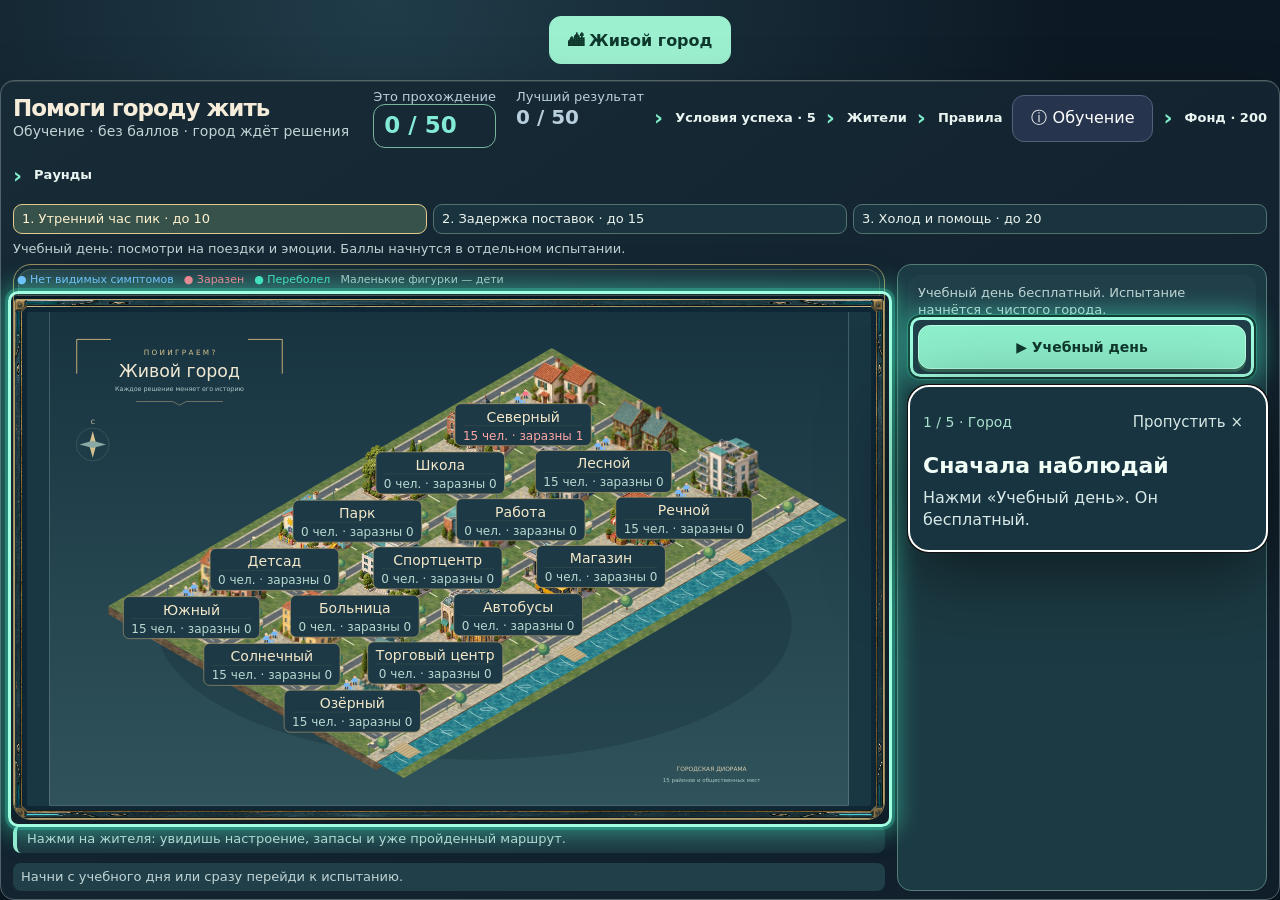
==== commit 7c4d0f4b: "Reserve Full HD panel space for incorrect training feedback" ====
--- a/epidemic.html
+++ b/epidemic.html
@@ -21,7 +21,7 @@
 #contest .contest-grid{grid-template-columns:360px minmax(0,1fr)}#contest .contest-grid>section{padding:16px}#contestMap{margin:14px 0}#contestMap .city{padding:8px}#contestMap .maphead h1{font-size:20px}#contestMap .maphead .small{display:none}#contestMap #chart{max-height:120px}@media(max-width:950px){#contest .contest-grid{grid-template-columns:1fr}}
 
 #contest{padding:16px;margin:8px auto}.play-heading{display:flex;align-items:center;gap:24px}.play-heading h1{font-size:30px;margin:0}.play-subtitle{color:#94b8cc;font-size:13px}.round-clock{margin-left:auto}.round-settings{margin:0;position:relative}.round-settings[open]{max-width:250px}.play-top{display:flex;align-items:center;gap:16px;margin:14px 0}.play-top #personalBest{margin-left:auto;color:#81dcca;font-size:13px}#stageBadge{font-weight:700;color:#91ead7}#quickHelp{padding:6px 10px;font-size:13px}#quickGuide{padding:8px;background:#1d3749;border-radius:10px;margin:10px 0}#quickGuide button{margin:4px}.play-layout{display:grid;grid-template-columns:minmax(0,1fr) 320px;gap:16px;align-items:start}.play-map{min-width:0}.play-panel{padding:16px!important;position:sticky;top:10px}.points-line{display:flex;justify-content:space-between;align-items:center;gap:8px}.points-line #pointBudget{font-size:12px;white-space:nowrap}.choice-tabs{display:grid;grid-template-columns:repeat(3,1fr);gap:6px;margin:14px 0}.choice-tab{font-size:12px;padding:10px 3px!important;text-align:center}.choice-tab[aria-pressed=true]{background:#2a675f;border-color:#72e2c4}.choice-panel h3{margin:12px 0;font-size:18px}.option-card{display:block;width:100%;text-align:left;margin:8px 0;padding:12px!important;transition:background .15s,border-color .15s}.option-card[aria-pressed=true]{background:#245d56;border:2px solid #63dfc0;color:#dffdf3}.option-card[aria-pressed=true]::before{content:'✓ ';color:#68efd0}.choice-hint{font-size:12px;line-height:1.4;color:#b2c6d6;min-height:48px}.play-run{font-size:18px;padding:14px!important}#runProgress{width:100%;height:6px;accent-color:#58d7b8;margin-top:8px}#contestStatus{font-size:12px;min-height:34px;margin:5px 0}#lockPlan{font-size:13px}.result-strip{display:flex;align-items:center;gap:12px;flex-wrap:wrap;padding:12px;background:#20384b;border-radius:12px}.result-strip .big-result{font-size:22px;margin:0}.result-strip p{font-size:12px;margin:0}.result-strip .fail{flex-basis:100%}#contestMap{margin:0!important}#contestMap .maphead{display:none}#contestMap .toolbar{padding:2px}#contestMap .toolbar button{font-size:12px;padding:6px}#contestMap #chart{max-height:110px}#contestMap .legend{font-size:10px;gap:9px}#contestMap #route{display:none}.compact-rules p{font-size:12px}#finalCard:empty{display:none}[hidden]{display:none!important}@media(max-width:950px){.play-layout{grid-template-columns:1fr}.play-panel{position:static}.play-top{flex-wrap:wrap}.play-top #personalBest{margin-left:0}.play-heading{gap:10px}.play-heading h1{font-size:25px}.round-clock b{font-size:24px}.round-clock{min-width:75px}.choice-tabs{grid-template-columns:repeat(6,1fr)}.choice-tab{font-size:10px}.option-card{display:inline-block;width:calc(33.333% - 6px);vertical-align:top;margin:3px;padding:10px 5px!important;font-size:12px;min-height:60px}.choice-hint{min-height:0}#contest{padding:10px}.play-map{order:1}.play-panel{order:0}}
-</style><link rel="stylesheet" href="city-game.css?v=20260918-terrain"><link rel="stylesheet" href="student-ui.css?v=20261008-child-labels"><link rel="stylesheet" href="monitor-ui.css?v=20261008-child-labels"><link rel="stylesheet" href="city-campaign.css?v=20261008-child-labels"><link rel="stylesheet" href="learning-redesign.css?v=20261008-child-labels"><link rel="stylesheet" href="interactive-clarity.css?v=20261008-child-labels"><script src="session-store.js?v=20261008-child-labels"></script></head><body><main><aside><h2>Настрой свой город</h2><p>Измени одно условие, предположи результат и сравни два опыта.</p><details open><summary>Жители по кварталам</summary><p class="small">От 0 до 20 взрослых и детей в каждом квартале. Каждый третий ребёнок в квартале — дошкольник: он ходит в детский сад. Остальные дети — в школу, взрослые — на работу.</p><div id="population" class="population-grid"></div><p id="populationTotal"></p></details><details class="settings-section" open><summary>Кто и куда ходит</summary><div id="attendance" class="attendance"></div><p class="small">Доли задают шанс посещения за день для подходящей группы. Днём сначала выбирается посещение больницы, затем ТЦ для части остальных, затем магазина для взрослых. В спортцентр идут первыми, в парк — часть остальных. Выключенный автобус заменяется пешим маршрутом.</p></details><details class="settings-section"><summary>Открытые места</summary><div id="policies"></div></details><details class="settings-section" open><summary>Условия вспышки</summary><label for="source">Первый случай в квартале</label><select id="source" style="width:100%"></select><label>Передача при контакте: <b id="probValue">12%</b><input id="prob" type="range" min="0" max="60" value="12"></label><label>Заразный период: <b id="daysValue">5 дней</b><input id="days" type="range" min="1" max="12" value="5"></label><label for="seed">Номер опыта</label><input id="seed" type="number" min="1" max="99999" value="1"><button id="reset">Исходный город</button></details><p class="settings-note small">Изменение населения, посещаемости или условий начинает новый опыт. Сохрани итог перед настройкой следующего.</p><details><summary>Как исследовать</summary><ol><li>Начни с исходного города и сохрани итог.</li><li>Измени число детей, посещаемость места или вероятность передачи.</li><li>Сравни долю заразившихся, величину и время пика.</li><li>Повтори на другом номере опыта.</li></ol></details><details><summary>Что означают показатели</summary><p>«Вне дома сейчас» — число жителей, находящихся в общественных местах на показанном этапе. «Пик» — максимальное число одновременно заразных за показанную часть опыта. Если максимум повторяется, показано первое время его достижения.</p><p>«Всего случаев» включает первый случай. При разном населении сравнивай и долю случаев. Старого условного процента посещений больше нет.</p><p>Цвет одежды показывает состояние, дети меньше взрослых. Если в одном месте больше 60 человек, остальные находятся внутри здания и участвуют в модели. Их количество указано на карте.</p></details><details><summary>Правила учебной модели</summary><p>Каждый этап занимает условную часть дня. Передача возможна только в одном месте. Шанс контакта пары за этап: 35% дома, 6% в парке, 18% в транспорте, 23% в спортцентре, 15% в остальных общественных местах. Больница моделирует краткий визит на приём: посещать её могут жители в любом состоянии, лечение и госпитализация здесь не моделируются. Его произведение на вероятность передачи определяет риск для пары. При росте скопления контактов становится больше.</p><p>Заразный период отсчитывается в этапах по пять на день. Новые случаи передают вирус со следующего этапа. Переболевшие не заражаются повторно. Модель останавливается после завершения вспышки или 60 дней.</p><p>Вероятность посещения выбирается заново каждый день. При одинаковых настройках номер опыта воспроизводит тот же результат. Это вымышленный вирус, без медицинского прогноза.</p></details></aside><section class="city"><div class="maphead"><div><h1>Город и эпидемия</h1><span class="small">Городская диорама · интерактивная карта</span><div id="phase" class="phase"></div></div><span id="summary"></span></div><div class="toolbar"><div class="row"><button id="run" class="primary">▶ Запустить</button><button id="pause" disabled>Пауза</button><button id="step">Следующий этап</button><button id="finish">До итога</button><button id="save" disabled>Сохранить итог</button><select id="speed" aria-label="Скорость"><option value="4000">Медленно</option><option value="2400" selected>Обычно</option><option value="1000">Быстро</option></select><button id="zoom">＋ Приблизить</button><button id="zoomOut">− Отдалить</button><button id="fit">Весь город</button><button id="fullMap">Развернуть карту</button><button id="ambient" aria-pressed="true">Анимация города: вкл.</button></div><div class="metrics"><div><span>Заразны</span><b id="infected"></b></div><div><span>Пик к этому моменту</span><b id="peak"></b></div><div><span>Время первого пика</span><b id="peakTime"></b></div><div><span>Всего случаев</span><b id="total"></b></div><div><span>Вне дома сейчас</span><b id="outside"></b></div></div></div><div class="legend"><span style="color:#75b8ff">● Восприимчив</span><span style="color:#ff768a">● Заразен</span><span style="color:#42dbb9">● Переболел</span><span>Маленькие фигурки — дети</span></div><div class="mapscroll"><svg id="map" viewBox="0 0 1750 1080" aria-label="Карта города"></svg></div><div class="map-caption"><strong>◆ Атлас города</strong><span>Перетаскивай карту · нажимай на здания</span></div><p id="route" class="route-info"></p><div id="events" class="events"></div><p id="status" role="status" aria-live="polite">Настрой население и запусти город.</p><svg id="chart" viewBox="0 0 1000 210" aria-label="Заразные по времени"></svg><div style="overflow:auto"><table><thead><tr><th>Опыт и настройки</th><th>Пик</th><th>Время пика</th><th>Всего случаев</th></tr></thead><tbody id="results"></tbody></table></div><p class="small">Изометрический город. Маршруты и скорость движения условны. Увеличь карту, чтобы рассмотреть жителей и здания.</p></section></main><script src="epidemic.js?v=20260915-play2"></script><script>
+</style><link rel="stylesheet" href="city-game.css?v=20260918-terrain"><link rel="stylesheet" href="student-ui.css?v=20261008-child-labels-2"><link rel="stylesheet" href="monitor-ui.css?v=20261008-child-labels-2"><link rel="stylesheet" href="city-campaign.css?v=20261008-child-labels-2"><link rel="stylesheet" href="learning-redesign.css?v=20261008-child-labels-2"><link rel="stylesheet" href="interactive-clarity.css?v=20261008-child-labels-2"><script src="session-store.js?v=20261008-child-labels-2"></script></head><body><main><aside><h2>Настрой свой город</h2><p>Измени одно условие, предположи результат и сравни два опыта.</p><details open><summary>Жители по кварталам</summary><p class="small">От 0 до 20 взрослых и детей в каждом квартале. Каждый третий ребёнок в квартале — дошкольник: он ходит в детский сад. Остальные дети — в школу, взрослые — на работу.</p><div id="population" class="population-grid"></div><p id="populationTotal"></p></details><details class="settings-section" open><summary>Кто и куда ходит</summary><div id="attendance" class="attendance"></div><p class="small">Доли задают шанс посещения за день для подходящей группы. Днём сначала выбирается посещение больницы, затем ТЦ для части остальных, затем магазина для взрослых. В спортцентр идут первыми, в парк — часть остальных. Выключенный автобус заменяется пешим маршрутом.</p></details><details class="settings-section"><summary>Открытые места</summary><div id="policies"></div></details><details class="settings-section" open><summary>Условия вспышки</summary><label for="source">Первый случай в квартале</label><select id="source" style="width:100%"></select><label>Передача при контакте: <b id="probValue">12%</b><input id="prob" type="range" min="0" max="60" value="12"></label><label>Заразный период: <b id="daysValue">5 дней</b><input id="days" type="range" min="1" max="12" value="5"></label><label for="seed">Номер опыта</label><input id="seed" type="number" min="1" max="99999" value="1"><button id="reset">Исходный город</button></details><p class="settings-note small">Изменение населения, посещаемости или условий начинает новый опыт. Сохрани итог перед настройкой следующего.</p><details><summary>Как исследовать</summary><ol><li>Начни с исходного города и сохрани итог.</li><li>Измени число детей, посещаемость места или вероятность передачи.</li><li>Сравни долю заразившихся, величину и время пика.</li><li>Повтори на другом номере опыта.</li></ol></details><details><summary>Что означают показатели</summary><p>«Вне дома сейчас» — число жителей, находящихся в общественных местах на показанном этапе. «Пик» — максимальное число одновременно заразных за показанную часть опыта. Если максимум повторяется, показано первое время его достижения.</p><p>«Всего случаев» включает первый случай. При разном населении сравнивай и долю случаев. Старого условного процента посещений больше нет.</p><p>Цвет одежды показывает состояние, дети меньше взрослых. Если в одном месте больше 60 человек, остальные находятся внутри здания и участвуют в модели. Их количество указано на карте.</p></details><details><summary>Правила учебной модели</summary><p>Каждый этап занимает условную часть дня. Передача возможна только в одном месте. Шанс контакта пары за этап: 35% дома, 6% в парке, 18% в транспорте, 23% в спортцентре, 15% в остальных общественных местах. Больница моделирует краткий визит на приём: посещать её могут жители в любом состоянии, лечение и госпитализация здесь не моделируются. Его произведение на вероятность передачи определяет риск для пары. При росте скопления контактов становится больше.</p><p>Заразный период отсчитывается в этапах по пять на день. Новые случаи передают вирус со следующего этапа. Переболевшие не заражаются повторно. Модель останавливается после завершения вспышки или 60 дней.</p><p>Вероятность посещения выбирается заново каждый день. При одинаковых настройках номер опыта воспроизводит тот же результат. Это вымышленный вирус, без медицинского прогноза.</p></details></aside><section class="city"><div class="maphead"><div><h1>Город и эпидемия</h1><span class="small">Городская диорама · интерактивная карта</span><div id="phase" class="phase"></div></div><span id="summary"></span></div><div class="toolbar"><div class="row"><button id="run" class="primary">▶ Запустить</button><button id="pause" disabled>Пауза</button><button id="step">Следующий этап</button><button id="finish">До итога</button><button id="save" disabled>Сохранить итог</button><select id="speed" aria-label="Скорость"><option value="4000">Медленно</option><option value="2400" selected>Обычно</option><option value="1000">Быстро</option></select><button id="zoom">＋ Приблизить</button><button id="zoomOut">− Отдалить</button><button id="fit">Весь город</button><button id="fullMap">Развернуть карту</button><button id="ambient" aria-pressed="true">Анимация города: вкл.</button></div><div class="metrics"><div><span>Заразны</span><b id="infected"></b></div><div><span>Пик к этому моменту</span><b id="peak"></b></div><div><span>Время первого пика</span><b id="peakTime"></b></div><div><span>Всего случаев</span><b id="total"></b></div><div><span>Вне дома сейчас</span><b id="outside"></b></div></div></div><div class="legend"><span style="color:#75b8ff">● Восприимчив</span><span style="color:#ff768a">● Заразен</span><span style="color:#42dbb9">● Переболел</span><span>Маленькие фигурки — дети</span></div><div class="mapscroll"><svg id="map" viewBox="0 0 1750 1080" aria-label="Карта города"></svg></div><div class="map-caption"><strong>◆ Атлас города</strong><span>Перетаскивай карту · нажимай на здания</span></div><p id="route" class="route-info"></p><div id="events" class="events"></div><p id="status" role="status" aria-live="polite">Настрой население и запусти город.</p><svg id="chart" viewBox="0 0 1000 210" aria-label="Заразные по времени"></svg><div style="overflow:auto"><table><thead><tr><th>Опыт и настройки</th><th>Пик</th><th>Время пика</th><th>Всего случаев</th></tr></thead><tbody id="results"></tbody></table></div><p class="small">Изометрический город. Маршруты и скорость движения условны. Увеличь карту, чтобы рассмотреть жителей и здания.</p></section></main><script src="epidemic.js?v=20260915-play2"></script><script>
 const $=id=>document.getElementById(id),NS='http://www.w3.org/2000/svg',names={school:'Школа',work:'Работа',market:'Магазин',park:'Парк',gym:'Спортцентр',bus:'Автобус',kindergarten:'Детский сад',clinic:'Больница',mall:'Торговый центр'};let state={config:Epidemic.defaults()},experiment=null,frame=0,timer=null,animation=null,saved=0,lastPositions=null,moving=false;const colors={S:'#75b8ff',I:'#ff768a',R:'#42dbb9'};
 function svg(tag,attrs,parent){const e=document.createElementNS(NS,tag);for(const [k,v]of Object.entries(attrs))e.setAttribute(k,v);parent.appendChild(e);return e;}
 function label(parent,t,x,y,size,color='#e9f3ff'){const e=svg('text',{x,y,'font-size':size,fill:color,'text-anchor':'middle','font-family':'system-ui,sans-serif'},parent);e.textContent=t;return e;}
@@ -179,4 +179,4 @@
 window.pauseMayorMotion=stopMotion;
 window.renderMayor=(game,history,index,animate=true)=>{pause();state.config=Epidemic.defaults();state.config.districts=game.districts.map(d=>({adults:d.adults+d.seniors,children:d.children}));for(const [k,v]of Object.entries(game.policy))state.config[k]=!['closed','remote'].includes(v);experiment={history,people:game.people,population:game.people.length,config:state.config};frame=index;$('speed').value=1000;draw(animate);document.querySelector('.legend span').textContent='● Нет видимых симптомов';};
 window.resetMayorMap=()=>{document.querySelector('.legend span').textContent='● Восприимчив';state.config=Epidemic.defaults();experiment=null;frame=0;lastPositions=null;settings();controls();invalidate();};
-</script><script src="mayor.js?v=20261008-child-labels"></script><script src="contest.js?v=20260915-play2"></script><script src="game-score.js?v=20261008-child-labels"></script><script src="city-campaign.js?v=20261008-child-labels"></script><script src="game-tour.js?v=20261008-child-labels"></script><script src="city-mode.js?v=20261008-child-labels"></script><script src="monitor-ui.js?v=20261008-child-labels"></script><script src="learning-ui.js?v=20261008-child-labels"></script></body></html>+</script><script src="mayor.js?v=20261008-child-labels-2"></script><script src="contest.js?v=20260915-play2"></script><script src="game-score.js?v=20261008-child-labels-2"></script><script src="city-campaign.js?v=20261008-child-labels-2"></script><script src="game-tour.js?v=20261008-child-labels-2"></script><script src="city-mode.js?v=20261008-child-labels-2"></script><script src="monitor-ui.js?v=20261008-child-labels-2"></script><script src="learning-ui.js?v=20261008-child-labels-2"></script></body></html>
--- a/interactive-clarity.css
+++ b/interactive-clarity.css
@@ -61,6 +61,11 @@
 /* Raw readings and physical limits are visible before the child's hypothesis. */
 .sensor-number{margin-left:auto;color:#f1dfb3;font-variant-numeric:tabular-nums}
 .monitor-layout #robotView .training #terrainLimits{font-size:14px;line-height:1.3;color:#eedba8;margin:5px 0}
+@media(min-width:1500px) and (max-width:2299px){
+ .monitor-layout:has(#robotView) .layout{grid-template-columns:310px minmax(0,1fr) 440px}
+ .monitor-layout #robotView .training .features{gap:4px 8px;padding:4px 0}
+ .monitor-layout #robotView .training .features b{padding:0}
+}
 @media(min-width:2300px) and (min-height:1200px){
  .monitor-layout #robotView .training #terrainLimits{font-size:18px}
 }
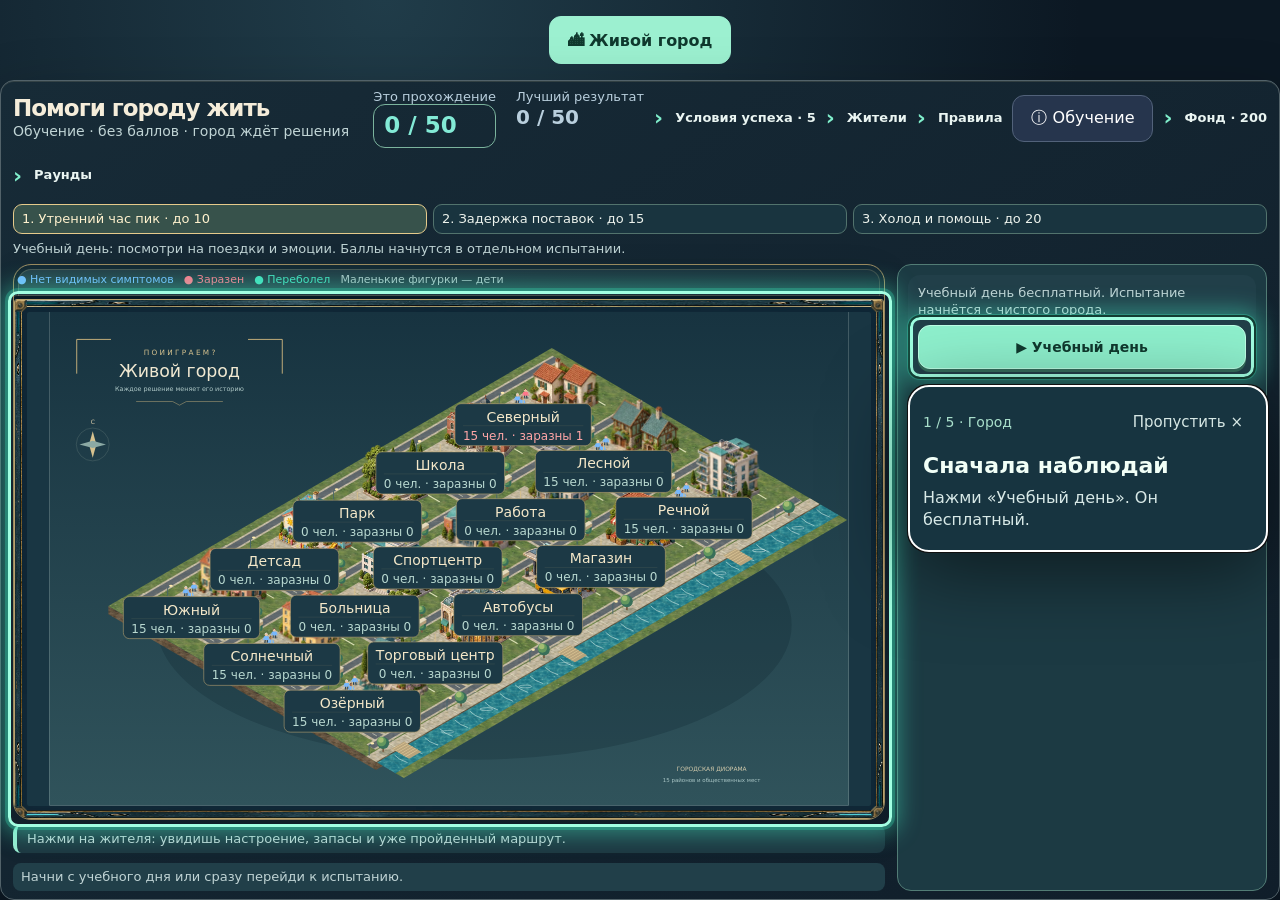
==== commit df8f40ec: "Replace robot cell labeling with route experiments and learned forecasts" ====
--- a/epidemic.html
+++ b/epidemic.html
@@ -21,7 +21,7 @@
 #contest .contest-grid{grid-template-columns:360px minmax(0,1fr)}#contest .contest-grid>section{padding:16px}#contestMap{margin:14px 0}#contestMap .city{padding:8px}#contestMap .maphead h1{font-size:20px}#contestMap .maphead .small{display:none}#contestMap #chart{max-height:120px}@media(max-width:950px){#contest .contest-grid{grid-template-columns:1fr}}
 
 #contest{padding:16px;margin:8px auto}.play-heading{display:flex;align-items:center;gap:24px}.play-heading h1{font-size:30px;margin:0}.play-subtitle{color:#94b8cc;font-size:13px}.round-clock{margin-left:auto}.round-settings{margin:0;position:relative}.round-settings[open]{max-width:250px}.play-top{display:flex;align-items:center;gap:16px;margin:14px 0}.play-top #personalBest{margin-left:auto;color:#81dcca;font-size:13px}#stageBadge{font-weight:700;color:#91ead7}#quickHelp{padding:6px 10px;font-size:13px}#quickGuide{padding:8px;background:#1d3749;border-radius:10px;margin:10px 0}#quickGuide button{margin:4px}.play-layout{display:grid;grid-template-columns:minmax(0,1fr) 320px;gap:16px;align-items:start}.play-map{min-width:0}.play-panel{padding:16px!important;position:sticky;top:10px}.points-line{display:flex;justify-content:space-between;align-items:center;gap:8px}.points-line #pointBudget{font-size:12px;white-space:nowrap}.choice-tabs{display:grid;grid-template-columns:repeat(3,1fr);gap:6px;margin:14px 0}.choice-tab{font-size:12px;padding:10px 3px!important;text-align:center}.choice-tab[aria-pressed=true]{background:#2a675f;border-color:#72e2c4}.choice-panel h3{margin:12px 0;font-size:18px}.option-card{display:block;width:100%;text-align:left;margin:8px 0;padding:12px!important;transition:background .15s,border-color .15s}.option-card[aria-pressed=true]{background:#245d56;border:2px solid #63dfc0;color:#dffdf3}.option-card[aria-pressed=true]::before{content:'✓ ';color:#68efd0}.choice-hint{font-size:12px;line-height:1.4;color:#b2c6d6;min-height:48px}.play-run{font-size:18px;padding:14px!important}#runProgress{width:100%;height:6px;accent-color:#58d7b8;margin-top:8px}#contestStatus{font-size:12px;min-height:34px;margin:5px 0}#lockPlan{font-size:13px}.result-strip{display:flex;align-items:center;gap:12px;flex-wrap:wrap;padding:12px;background:#20384b;border-radius:12px}.result-strip .big-result{font-size:22px;margin:0}.result-strip p{font-size:12px;margin:0}.result-strip .fail{flex-basis:100%}#contestMap{margin:0!important}#contestMap .maphead{display:none}#contestMap .toolbar{padding:2px}#contestMap .toolbar button{font-size:12px;padding:6px}#contestMap #chart{max-height:110px}#contestMap .legend{font-size:10px;gap:9px}#contestMap #route{display:none}.compact-rules p{font-size:12px}#finalCard:empty{display:none}[hidden]{display:none!important}@media(max-width:950px){.play-layout{grid-template-columns:1fr}.play-panel{position:static}.play-top{flex-wrap:wrap}.play-top #personalBest{margin-left:0}.play-heading{gap:10px}.play-heading h1{font-size:25px}.round-clock b{font-size:24px}.round-clock{min-width:75px}.choice-tabs{grid-template-columns:repeat(6,1fr)}.choice-tab{font-size:10px}.option-card{display:inline-block;width:calc(33.333% - 6px);vertical-align:top;margin:3px;padding:10px 5px!important;font-size:12px;min-height:60px}.choice-hint{min-height:0}#contest{padding:10px}.play-map{order:1}.play-panel{order:0}}
-</style><link rel="stylesheet" href="city-game.css?v=20260918-terrain"><link rel="stylesheet" href="student-ui.css?v=20261008-child-labels-2"><link rel="stylesheet" href="monitor-ui.css?v=20261008-child-labels-2"><link rel="stylesheet" href="city-campaign.css?v=20261008-child-labels-2"><link rel="stylesheet" href="learning-redesign.css?v=20261008-child-labels-2"><link rel="stylesheet" href="interactive-clarity.css?v=20261008-child-labels-2"><script src="session-store.js?v=20261008-child-labels-2"></script></head><body><main><aside><h2>Настрой свой город</h2><p>Измени одно условие, предположи результат и сравни два опыта.</p><details open><summary>Жители по кварталам</summary><p class="small">От 0 до 20 взрослых и детей в каждом квартале. Каждый третий ребёнок в квартале — дошкольник: он ходит в детский сад. Остальные дети — в школу, взрослые — на работу.</p><div id="population" class="population-grid"></div><p id="populationTotal"></p></details><details class="settings-section" open><summary>Кто и куда ходит</summary><div id="attendance" class="attendance"></div><p class="small">Доли задают шанс посещения за день для подходящей группы. Днём сначала выбирается посещение больницы, затем ТЦ для части остальных, затем магазина для взрослых. В спортцентр идут первыми, в парк — часть остальных. Выключенный автобус заменяется пешим маршрутом.</p></details><details class="settings-section"><summary>Открытые места</summary><div id="policies"></div></details><details class="settings-section" open><summary>Условия вспышки</summary><label for="source">Первый случай в квартале</label><select id="source" style="width:100%"></select><label>Передача при контакте: <b id="probValue">12%</b><input id="prob" type="range" min="0" max="60" value="12"></label><label>Заразный период: <b id="daysValue">5 дней</b><input id="days" type="range" min="1" max="12" value="5"></label><label for="seed">Номер опыта</label><input id="seed" type="number" min="1" max="99999" value="1"><button id="reset">Исходный город</button></details><p class="settings-note small">Изменение населения, посещаемости или условий начинает новый опыт. Сохрани итог перед настройкой следующего.</p><details><summary>Как исследовать</summary><ol><li>Начни с исходного города и сохрани итог.</li><li>Измени число детей, посещаемость места или вероятность передачи.</li><li>Сравни долю заразившихся, величину и время пика.</li><li>Повтори на другом номере опыта.</li></ol></details><details><summary>Что означают показатели</summary><p>«Вне дома сейчас» — число жителей, находящихся в общественных местах на показанном этапе. «Пик» — максимальное число одновременно заразных за показанную часть опыта. Если максимум повторяется, показано первое время его достижения.</p><p>«Всего случаев» включает первый случай. При разном населении сравнивай и долю случаев. Старого условного процента посещений больше нет.</p><p>Цвет одежды показывает состояние, дети меньше взрослых. Если в одном месте больше 60 человек, остальные находятся внутри здания и участвуют в модели. Их количество указано на карте.</p></details><details><summary>Правила учебной модели</summary><p>Каждый этап занимает условную часть дня. Передача возможна только в одном месте. Шанс контакта пары за этап: 35% дома, 6% в парке, 18% в транспорте, 23% в спортцентре, 15% в остальных общественных местах. Больница моделирует краткий визит на приём: посещать её могут жители в любом состоянии, лечение и госпитализация здесь не моделируются. Его произведение на вероятность передачи определяет риск для пары. При росте скопления контактов становится больше.</p><p>Заразный период отсчитывается в этапах по пять на день. Новые случаи передают вирус со следующего этапа. Переболевшие не заражаются повторно. Модель останавливается после завершения вспышки или 60 дней.</p><p>Вероятность посещения выбирается заново каждый день. При одинаковых настройках номер опыта воспроизводит тот же результат. Это вымышленный вирус, без медицинского прогноза.</p></details></aside><section class="city"><div class="maphead"><div><h1>Город и эпидемия</h1><span class="small">Городская диорама · интерактивная карта</span><div id="phase" class="phase"></div></div><span id="summary"></span></div><div class="toolbar"><div class="row"><button id="run" class="primary">▶ Запустить</button><button id="pause" disabled>Пауза</button><button id="step">Следующий этап</button><button id="finish">До итога</button><button id="save" disabled>Сохранить итог</button><select id="speed" aria-label="Скорость"><option value="4000">Медленно</option><option value="2400" selected>Обычно</option><option value="1000">Быстро</option></select><button id="zoom">＋ Приблизить</button><button id="zoomOut">− Отдалить</button><button id="fit">Весь город</button><button id="fullMap">Развернуть карту</button><button id="ambient" aria-pressed="true">Анимация города: вкл.</button></div><div class="metrics"><div><span>Заразны</span><b id="infected"></b></div><div><span>Пик к этому моменту</span><b id="peak"></b></div><div><span>Время первого пика</span><b id="peakTime"></b></div><div><span>Всего случаев</span><b id="total"></b></div><div><span>Вне дома сейчас</span><b id="outside"></b></div></div></div><div class="legend"><span style="color:#75b8ff">● Восприимчив</span><span style="color:#ff768a">● Заразен</span><span style="color:#42dbb9">● Переболел</span><span>Маленькие фигурки — дети</span></div><div class="mapscroll"><svg id="map" viewBox="0 0 1750 1080" aria-label="Карта города"></svg></div><div class="map-caption"><strong>◆ Атлас города</strong><span>Перетаскивай карту · нажимай на здания</span></div><p id="route" class="route-info"></p><div id="events" class="events"></div><p id="status" role="status" aria-live="polite">Настрой население и запусти город.</p><svg id="chart" viewBox="0 0 1000 210" aria-label="Заразные по времени"></svg><div style="overflow:auto"><table><thead><tr><th>Опыт и настройки</th><th>Пик</th><th>Время пика</th><th>Всего случаев</th></tr></thead><tbody id="results"></tbody></table></div><p class="small">Изометрический город. Маршруты и скорость движения условны. Увеличь карту, чтобы рассмотреть жителей и здания.</p></section></main><script src="epidemic.js?v=20260915-play2"></script><script>
+</style><link rel="stylesheet" href="city-game.css?v=20260918-terrain"><link rel="stylesheet" href="student-ui.css?v=route-lab-1"><link rel="stylesheet" href="monitor-ui.css?v=route-lab-1"><link rel="stylesheet" href="city-campaign.css?v=route-lab-1"><link rel="stylesheet" href="learning-redesign.css?v=route-lab-1"><link rel="stylesheet" href="interactive-clarity.css?v=route-lab-1"><script src="session-store.js?v=route-lab-1"></script></head><body><main><aside><h2>Настрой свой город</h2><p>Измени одно условие, предположи результат и сравни два опыта.</p><details open><summary>Жители по кварталам</summary><p class="small">От 0 до 20 взрослых и детей в каждом квартале. Каждый третий ребёнок в квартале — дошкольник: он ходит в детский сад. Остальные дети — в школу, взрослые — на работу.</p><div id="population" class="population-grid"></div><p id="populationTotal"></p></details><details class="settings-section" open><summary>Кто и куда ходит</summary><div id="attendance" class="attendance"></div><p class="small">Доли задают шанс посещения за день для подходящей группы. Днём сначала выбирается посещение больницы, затем ТЦ для части остальных, затем магазина для взрослых. В спортцентр идут первыми, в парк — часть остальных. Выключенный автобус заменяется пешим маршрутом.</p></details><details class="settings-section"><summary>Открытые места</summary><div id="policies"></div></details><details class="settings-section" open><summary>Условия вспышки</summary><label for="source">Первый случай в квартале</label><select id="source" style="width:100%"></select><label>Передача при контакте: <b id="probValue">12%</b><input id="prob" type="range" min="0" max="60" value="12"></label><label>Заразный период: <b id="daysValue">5 дней</b><input id="days" type="range" min="1" max="12" value="5"></label><label for="seed">Номер опыта</label><input id="seed" type="number" min="1" max="99999" value="1"><button id="reset">Исходный город</button></details><p class="settings-note small">Изменение населения, посещаемости или условий начинает новый опыт. Сохрани итог перед настройкой следующего.</p><details><summary>Как исследовать</summary><ol><li>Начни с исходного города и сохрани итог.</li><li>Измени число детей, посещаемость места или вероятность передачи.</li><li>Сравни долю заразившихся, величину и время пика.</li><li>Повтори на другом номере опыта.</li></ol></details><details><summary>Что означают показатели</summary><p>«Вне дома сейчас» — число жителей, находящихся в общественных местах на показанном этапе. «Пик» — максимальное число одновременно заразных за показанную часть опыта. Если максимум повторяется, показано первое время его достижения.</p><p>«Всего случаев» включает первый случай. При разном населении сравнивай и долю случаев. Старого условного процента посещений больше нет.</p><p>Цвет одежды показывает состояние, дети меньше взрослых. Если в одном месте больше 60 человек, остальные находятся внутри здания и участвуют в модели. Их количество указано на карте.</p></details><details><summary>Правила учебной модели</summary><p>Каждый этап занимает условную часть дня. Передача возможна только в одном месте. Шанс контакта пары за этап: 35% дома, 6% в парке, 18% в транспорте, 23% в спортцентре, 15% в остальных общественных местах. Больница моделирует краткий визит на приём: посещать её могут жители в любом состоянии, лечение и госпитализация здесь не моделируются. Его произведение на вероятность передачи определяет риск для пары. При росте скопления контактов становится больше.</p><p>Заразный период отсчитывается в этапах по пять на день. Новые случаи передают вирус со следующего этапа. Переболевшие не заражаются повторно. Модель останавливается после завершения вспышки или 60 дней.</p><p>Вероятность посещения выбирается заново каждый день. При одинаковых настройках номер опыта воспроизводит тот же результат. Это вымышленный вирус, без медицинского прогноза.</p></details></aside><section class="city"><div class="maphead"><div><h1>Город и эпидемия</h1><span class="small">Городская диорама · интерактивная карта</span><div id="phase" class="phase"></div></div><span id="summary"></span></div><div class="toolbar"><div class="row"><button id="run" class="primary">▶ Запустить</button><button id="pause" disabled>Пауза</button><button id="step">Следующий этап</button><button id="finish">До итога</button><button id="save" disabled>Сохранить итог</button><select id="speed" aria-label="Скорость"><option value="4000">Медленно</option><option value="2400" selected>Обычно</option><option value="1000">Быстро</option></select><button id="zoom">＋ Приблизить</button><button id="zoomOut">− Отдалить</button><button id="fit">Весь город</button><button id="fullMap">Развернуть карту</button><button id="ambient" aria-pressed="true">Анимация города: вкл.</button></div><div class="metrics"><div><span>Заразны</span><b id="infected"></b></div><div><span>Пик к этому моменту</span><b id="peak"></b></div><div><span>Время первого пика</span><b id="peakTime"></b></div><div><span>Всего случаев</span><b id="total"></b></div><div><span>Вне дома сейчас</span><b id="outside"></b></div></div></div><div class="legend"><span style="color:#75b8ff">● Восприимчив</span><span style="color:#ff768a">● Заразен</span><span style="color:#42dbb9">● Переболел</span><span>Маленькие фигурки — дети</span></div><div class="mapscroll"><svg id="map" viewBox="0 0 1750 1080" aria-label="Карта города"></svg></div><div class="map-caption"><strong>◆ Атлас города</strong><span>Перетаскивай карту · нажимай на здания</span></div><p id="route" class="route-info"></p><div id="events" class="events"></div><p id="status" role="status" aria-live="polite">Настрой население и запусти город.</p><svg id="chart" viewBox="0 0 1000 210" aria-label="Заразные по времени"></svg><div style="overflow:auto"><table><thead><tr><th>Опыт и настройки</th><th>Пик</th><th>Время пика</th><th>Всего случаев</th></tr></thead><tbody id="results"></tbody></table></div><p class="small">Изометрический город. Маршруты и скорость движения условны. Увеличь карту, чтобы рассмотреть жителей и здания.</p></section></main><script src="epidemic.js?v=20260915-play2"></script><script>
 const $=id=>document.getElementById(id),NS='http://www.w3.org/2000/svg',names={school:'Школа',work:'Работа',market:'Магазин',park:'Парк',gym:'Спортцентр',bus:'Автобус',kindergarten:'Детский сад',clinic:'Больница',mall:'Торговый центр'};let state={config:Epidemic.defaults()},experiment=null,frame=0,timer=null,animation=null,saved=0,lastPositions=null,moving=false;const colors={S:'#75b8ff',I:'#ff768a',R:'#42dbb9'};
 function svg(tag,attrs,parent){const e=document.createElementNS(NS,tag);for(const [k,v]of Object.entries(attrs))e.setAttribute(k,v);parent.appendChild(e);return e;}
 function label(parent,t,x,y,size,color='#e9f3ff'){const e=svg('text',{x,y,'font-size':size,fill:color,'text-anchor':'middle','font-family':'system-ui,sans-serif'},parent);e.textContent=t;return e;}
@@ -179,4 +179,4 @@
 window.pauseMayorMotion=stopMotion;
 window.renderMayor=(game,history,index,animate=true)=>{pause();state.config=Epidemic.defaults();state.config.districts=game.districts.map(d=>({adults:d.adults+d.seniors,children:d.children}));for(const [k,v]of Object.entries(game.policy))state.config[k]=!['closed','remote'].includes(v);experiment={history,people:game.people,population:game.people.length,config:state.config};frame=index;$('speed').value=1000;draw(animate);document.querySelector('.legend span').textContent='● Нет видимых симптомов';};
 window.resetMayorMap=()=>{document.querySelector('.legend span').textContent='● Восприимчив';state.config=Epidemic.defaults();experiment=null;frame=0;lastPositions=null;settings();controls();invalidate();};
-</script><script src="mayor.js?v=20261008-child-labels-2"></script><script src="contest.js?v=20260915-play2"></script><script src="game-score.js?v=20261008-child-labels-2"></script><script src="city-campaign.js?v=20261008-child-labels-2"></script><script src="game-tour.js?v=20261008-child-labels-2"></script><script src="city-mode.js?v=20261008-child-labels-2"></script><script src="monitor-ui.js?v=20261008-child-labels-2"></script><script src="learning-ui.js?v=20261008-child-labels-2"></script></body></html>+</script><script src="mayor.js?v=route-lab-1"></script><script src="contest.js?v=20260915-play2"></script><script src="game-score.js?v=route-lab-1"></script><script src="city-campaign.js?v=route-lab-1"></script><script src="game-tour.js?v=route-lab-1"></script><script src="city-mode.js?v=route-lab-1"></script><script src="monitor-ui.js?v=route-lab-1"></script><script src="learning-ui.js?v=route-lab-1"></script></body></html>
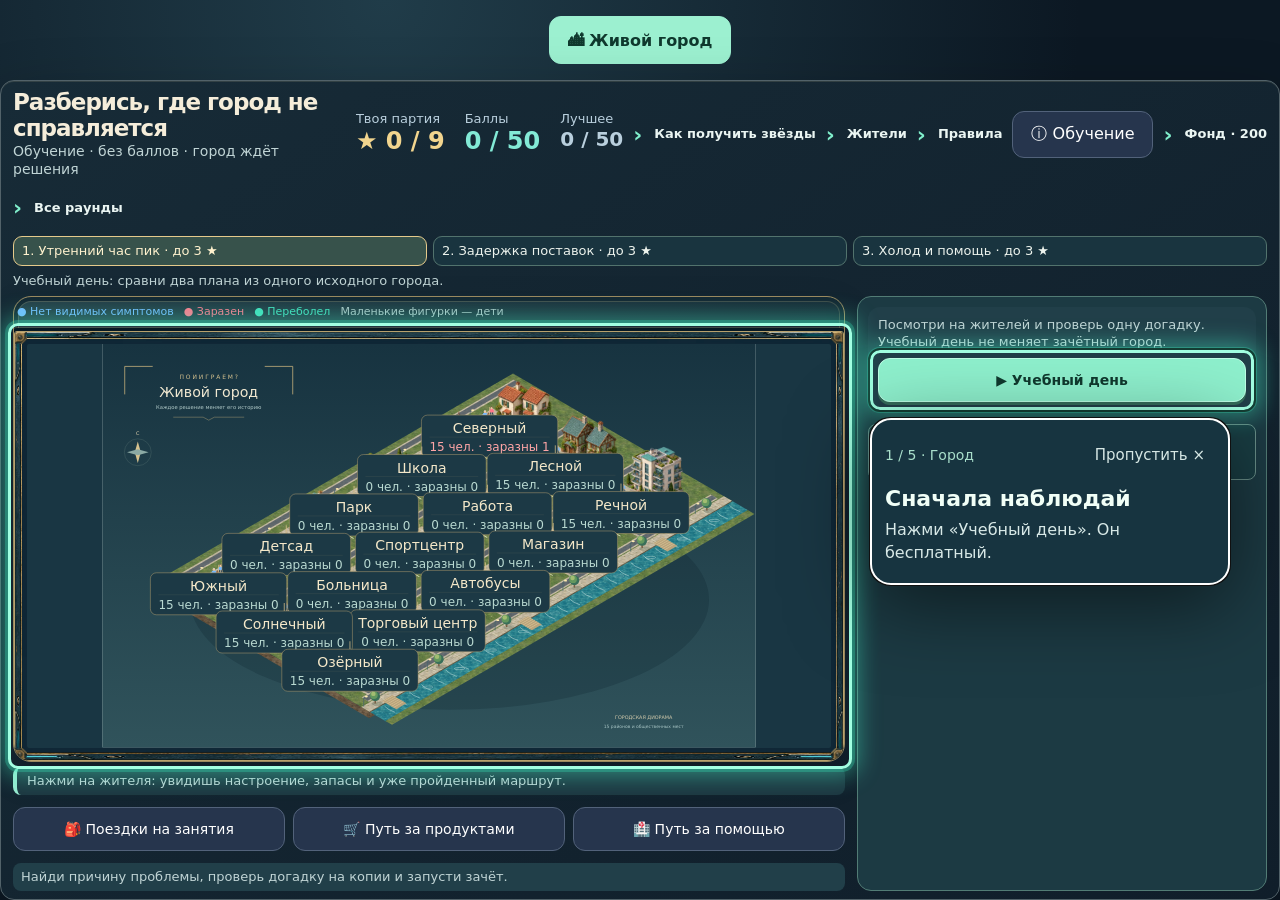
==== commit fbf08adf: "Make city experiments reproducible and require adapting to bottlenecks" ====
--- a/epidemic.html
+++ b/epidemic.html
@@ -21,7 +21,7 @@
 #contest .contest-grid{grid-template-columns:360px minmax(0,1fr)}#contest .contest-grid>section{padding:16px}#contestMap{margin:14px 0}#contestMap .city{padding:8px}#contestMap .maphead h1{font-size:20px}#contestMap .maphead .small{display:none}#contestMap #chart{max-height:120px}@media(max-width:950px){#contest .contest-grid{grid-template-columns:1fr}}
 
 #contest{padding:16px;margin:8px auto}.play-heading{display:flex;align-items:center;gap:24px}.play-heading h1{font-size:30px;margin:0}.play-subtitle{color:#94b8cc;font-size:13px}.round-clock{margin-left:auto}.round-settings{margin:0;position:relative}.round-settings[open]{max-width:250px}.play-top{display:flex;align-items:center;gap:16px;margin:14px 0}.play-top #personalBest{margin-left:auto;color:#81dcca;font-size:13px}#stageBadge{font-weight:700;color:#91ead7}#quickHelp{padding:6px 10px;font-size:13px}#quickGuide{padding:8px;background:#1d3749;border-radius:10px;margin:10px 0}#quickGuide button{margin:4px}.play-layout{display:grid;grid-template-columns:minmax(0,1fr) 320px;gap:16px;align-items:start}.play-map{min-width:0}.play-panel{padding:16px!important;position:sticky;top:10px}.points-line{display:flex;justify-content:space-between;align-items:center;gap:8px}.points-line #pointBudget{font-size:12px;white-space:nowrap}.choice-tabs{display:grid;grid-template-columns:repeat(3,1fr);gap:6px;margin:14px 0}.choice-tab{font-size:12px;padding:10px 3px!important;text-align:center}.choice-tab[aria-pressed=true]{background:#2a675f;border-color:#72e2c4}.choice-panel h3{margin:12px 0;font-size:18px}.option-card{display:block;width:100%;text-align:left;margin:8px 0;padding:12px!important;transition:background .15s,border-color .15s}.option-card[aria-pressed=true]{background:#245d56;border:2px solid #63dfc0;color:#dffdf3}.option-card[aria-pressed=true]::before{content:'✓ ';color:#68efd0}.choice-hint{font-size:12px;line-height:1.4;color:#b2c6d6;min-height:48px}.play-run{font-size:18px;padding:14px!important}#runProgress{width:100%;height:6px;accent-color:#58d7b8;margin-top:8px}#contestStatus{font-size:12px;min-height:34px;margin:5px 0}#lockPlan{font-size:13px}.result-strip{display:flex;align-items:center;gap:12px;flex-wrap:wrap;padding:12px;background:#20384b;border-radius:12px}.result-strip .big-result{font-size:22px;margin:0}.result-strip p{font-size:12px;margin:0}.result-strip .fail{flex-basis:100%}#contestMap{margin:0!important}#contestMap .maphead{display:none}#contestMap .toolbar{padding:2px}#contestMap .toolbar button{font-size:12px;padding:6px}#contestMap #chart{max-height:110px}#contestMap .legend{font-size:10px;gap:9px}#contestMap #route{display:none}.compact-rules p{font-size:12px}#finalCard:empty{display:none}[hidden]{display:none!important}@media(max-width:950px){.play-layout{grid-template-columns:1fr}.play-panel{position:static}.play-top{flex-wrap:wrap}.play-top #personalBest{margin-left:0}.play-heading{gap:10px}.play-heading h1{font-size:25px}.round-clock b{font-size:24px}.round-clock{min-width:75px}.choice-tabs{grid-template-columns:repeat(6,1fr)}.choice-tab{font-size:10px}.option-card{display:inline-block;width:calc(33.333% - 6px);vertical-align:top;margin:3px;padding:10px 5px!important;font-size:12px;min-height:60px}.choice-hint{min-height:0}#contest{padding:10px}.play-map{order:1}.play-panel{order:0}}
-</style><link rel="stylesheet" href="city-game.css?v=20260918-terrain"><link rel="stylesheet" href="student-ui.css?v=route-lab-1"><link rel="stylesheet" href="monitor-ui.css?v=route-lab-1"><link rel="stylesheet" href="city-campaign.css?v=route-lab-1"><link rel="stylesheet" href="learning-redesign.css?v=route-lab-1"><link rel="stylesheet" href="interactive-clarity.css?v=route-lab-1"><script src="session-store.js?v=route-lab-1"></script></head><body><main><aside><h2>Настрой свой город</h2><p>Измени одно условие, предположи результат и сравни два опыта.</p><details open><summary>Жители по кварталам</summary><p class="small">От 0 до 20 взрослых и детей в каждом квартале. Каждый третий ребёнок в квартале — дошкольник: он ходит в детский сад. Остальные дети — в школу, взрослые — на работу.</p><div id="population" class="population-grid"></div><p id="populationTotal"></p></details><details class="settings-section" open><summary>Кто и куда ходит</summary><div id="attendance" class="attendance"></div><p class="small">Доли задают шанс посещения за день для подходящей группы. Днём сначала выбирается посещение больницы, затем ТЦ для части остальных, затем магазина для взрослых. В спортцентр идут первыми, в парк — часть остальных. Выключенный автобус заменяется пешим маршрутом.</p></details><details class="settings-section"><summary>Открытые места</summary><div id="policies"></div></details><details class="settings-section" open><summary>Условия вспышки</summary><label for="source">Первый случай в квартале</label><select id="source" style="width:100%"></select><label>Передача при контакте: <b id="probValue">12%</b><input id="prob" type="range" min="0" max="60" value="12"></label><label>Заразный период: <b id="daysValue">5 дней</b><input id="days" type="range" min="1" max="12" value="5"></label><label for="seed">Номер опыта</label><input id="seed" type="number" min="1" max="99999" value="1"><button id="reset">Исходный город</button></details><p class="settings-note small">Изменение населения, посещаемости или условий начинает новый опыт. Сохрани итог перед настройкой следующего.</p><details><summary>Как исследовать</summary><ol><li>Начни с исходного города и сохрани итог.</li><li>Измени число детей, посещаемость места или вероятность передачи.</li><li>Сравни долю заразившихся, величину и время пика.</li><li>Повтори на другом номере опыта.</li></ol></details><details><summary>Что означают показатели</summary><p>«Вне дома сейчас» — число жителей, находящихся в общественных местах на показанном этапе. «Пик» — максимальное число одновременно заразных за показанную часть опыта. Если максимум повторяется, показано первое время его достижения.</p><p>«Всего случаев» включает первый случай. При разном населении сравнивай и долю случаев. Старого условного процента посещений больше нет.</p><p>Цвет одежды показывает состояние, дети меньше взрослых. Если в одном месте больше 60 человек, остальные находятся внутри здания и участвуют в модели. Их количество указано на карте.</p></details><details><summary>Правила учебной модели</summary><p>Каждый этап занимает условную часть дня. Передача возможна только в одном месте. Шанс контакта пары за этап: 35% дома, 6% в парке, 18% в транспорте, 23% в спортцентре, 15% в остальных общественных местах. Больница моделирует краткий визит на приём: посещать её могут жители в любом состоянии, лечение и госпитализация здесь не моделируются. Его произведение на вероятность передачи определяет риск для пары. При росте скопления контактов становится больше.</p><p>Заразный период отсчитывается в этапах по пять на день. Новые случаи передают вирус со следующего этапа. Переболевшие не заражаются повторно. Модель останавливается после завершения вспышки или 60 дней.</p><p>Вероятность посещения выбирается заново каждый день. При одинаковых настройках номер опыта воспроизводит тот же результат. Это вымышленный вирус, без медицинского прогноза.</p></details></aside><section class="city"><div class="maphead"><div><h1>Город и эпидемия</h1><span class="small">Городская диорама · интерактивная карта</span><div id="phase" class="phase"></div></div><span id="summary"></span></div><div class="toolbar"><div class="row"><button id="run" class="primary">▶ Запустить</button><button id="pause" disabled>Пауза</button><button id="step">Следующий этап</button><button id="finish">До итога</button><button id="save" disabled>Сохранить итог</button><select id="speed" aria-label="Скорость"><option value="4000">Медленно</option><option value="2400" selected>Обычно</option><option value="1000">Быстро</option></select><button id="zoom">＋ Приблизить</button><button id="zoomOut">− Отдалить</button><button id="fit">Весь город</button><button id="fullMap">Развернуть карту</button><button id="ambient" aria-pressed="true">Анимация города: вкл.</button></div><div class="metrics"><div><span>Заразны</span><b id="infected"></b></div><div><span>Пик к этому моменту</span><b id="peak"></b></div><div><span>Время первого пика</span><b id="peakTime"></b></div><div><span>Всего случаев</span><b id="total"></b></div><div><span>Вне дома сейчас</span><b id="outside"></b></div></div></div><div class="legend"><span style="color:#75b8ff">● Восприимчив</span><span style="color:#ff768a">● Заразен</span><span style="color:#42dbb9">● Переболел</span><span>Маленькие фигурки — дети</span></div><div class="mapscroll"><svg id="map" viewBox="0 0 1750 1080" aria-label="Карта города"></svg></div><div class="map-caption"><strong>◆ Атлас города</strong><span>Перетаскивай карту · нажимай на здания</span></div><p id="route" class="route-info"></p><div id="events" class="events"></div><p id="status" role="status" aria-live="polite">Настрой население и запусти город.</p><svg id="chart" viewBox="0 0 1000 210" aria-label="Заразные по времени"></svg><div style="overflow:auto"><table><thead><tr><th>Опыт и настройки</th><th>Пик</th><th>Время пика</th><th>Всего случаев</th></tr></thead><tbody id="results"></tbody></table></div><p class="small">Изометрический город. Маршруты и скорость движения условны. Увеличь карту, чтобы рассмотреть жителей и здания.</p></section></main><script src="epidemic.js?v=20260915-play2"></script><script>
+</style><link rel="stylesheet" href="city-game.css?v=20260918-terrain"><link rel="stylesheet" href="student-ui.css?v=city-experiments-1"><link rel="stylesheet" href="monitor-ui.css?v=city-experiments-1"><link rel="stylesheet" href="city-campaign.css?v=city-experiments-1"><link rel="stylesheet" href="learning-redesign.css?v=city-experiments-1"><link rel="stylesheet" href="interactive-clarity.css?v=city-experiments-1"><script src="session-store.js?v=city-experiments-1"></script></head><body><main><aside><h2>Настрой свой город</h2><p>Измени одно условие, предположи результат и сравни два опыта.</p><details open><summary>Жители по кварталам</summary><p class="small">От 0 до 20 взрослых и детей в каждом квартале. Каждый третий ребёнок в квартале — дошкольник: он ходит в детский сад. Остальные дети — в школу, взрослые — на работу.</p><div id="population" class="population-grid"></div><p id="populationTotal"></p></details><details class="settings-section" open><summary>Кто и куда ходит</summary><div id="attendance" class="attendance"></div><p class="small">Доли задают шанс посещения за день для подходящей группы. Днём сначала выбирается посещение больницы, затем ТЦ для части остальных, затем магазина для взрослых. В спортцентр идут первыми, в парк — часть остальных. Выключенный автобус заменяется пешим маршрутом.</p></details><details class="settings-section"><summary>Открытые места</summary><div id="policies"></div></details><details class="settings-section" open><summary>Условия вспышки</summary><label for="source">Первый случай в квартале</label><select id="source" style="width:100%"></select><label>Передача при контакте: <b id="probValue">12%</b><input id="prob" type="range" min="0" max="60" value="12"></label><label>Заразный период: <b id="daysValue">5 дней</b><input id="days" type="range" min="1" max="12" value="5"></label><label for="seed">Номер опыта</label><input id="seed" type="number" min="1" max="99999" value="1"><button id="reset">Исходный город</button></details><p class="settings-note small">Изменение населения, посещаемости или условий начинает новый опыт. Сохрани итог перед настройкой следующего.</p><details><summary>Как исследовать</summary><ol><li>Начни с исходного города и сохрани итог.</li><li>Измени число детей, посещаемость места или вероятность передачи.</li><li>Сравни долю заразившихся, величину и время пика.</li><li>Повтори на другом номере опыта.</li></ol></details><details><summary>Что означают показатели</summary><p>«Вне дома сейчас» — число жителей, находящихся в общественных местах на показанном этапе. «Пик» — максимальное число одновременно заразных за показанную часть опыта. Если максимум повторяется, показано первое время его достижения.</p><p>«Всего случаев» включает первый случай. При разном населении сравнивай и долю случаев. Старого условного процента посещений больше нет.</p><p>Цвет одежды показывает состояние, дети меньше взрослых. Если в одном месте больше 60 человек, остальные находятся внутри здания и участвуют в модели. Их количество указано на карте.</p></details><details><summary>Правила учебной модели</summary><p>Каждый этап занимает условную часть дня. Передача возможна только в одном месте. Шанс контакта пары за этап: 35% дома, 6% в парке, 18% в транспорте, 23% в спортцентре, 15% в остальных общественных местах. Больница моделирует краткий визит на приём: посещать её могут жители в любом состоянии, лечение и госпитализация здесь не моделируются. Его произведение на вероятность передачи определяет риск для пары. При росте скопления контактов становится больше.</p><p>Заразный период отсчитывается в этапах по пять на день. Новые случаи передают вирус со следующего этапа. Переболевшие не заражаются повторно. Модель останавливается после завершения вспышки или 60 дней.</p><p>Вероятность посещения выбирается заново каждый день. При одинаковых настройках номер опыта воспроизводит тот же результат. Это вымышленный вирус, без медицинского прогноза.</p></details></aside><section class="city"><div class="maphead"><div><h1>Город и эпидемия</h1><span class="small">Городская диорама · интерактивная карта</span><div id="phase" class="phase"></div></div><span id="summary"></span></div><div class="toolbar"><div class="row"><button id="run" class="primary">▶ Запустить</button><button id="pause" disabled>Пауза</button><button id="step">Следующий этап</button><button id="finish">До итога</button><button id="save" disabled>Сохранить итог</button><select id="speed" aria-label="Скорость"><option value="4000">Медленно</option><option value="2400" selected>Обычно</option><option value="1000">Быстро</option></select><button id="zoom">＋ Приблизить</button><button id="zoomOut">− Отдалить</button><button id="fit">Весь город</button><button id="fullMap">Развернуть карту</button><button id="ambient" aria-pressed="true">Анимация города: вкл.</button></div><div class="metrics"><div><span>Заразны</span><b id="infected"></b></div><div><span>Пик к этому моменту</span><b id="peak"></b></div><div><span>Время первого пика</span><b id="peakTime"></b></div><div><span>Всего случаев</span><b id="total"></b></div><div><span>Вне дома сейчас</span><b id="outside"></b></div></div></div><div class="legend"><span style="color:#75b8ff">● Восприимчив</span><span style="color:#ff768a">● Заразен</span><span style="color:#42dbb9">● Переболел</span><span>Маленькие фигурки — дети</span></div><div class="mapscroll"><svg id="map" viewBox="0 0 1750 1080" aria-label="Карта города"></svg></div><div class="map-caption"><strong>◆ Атлас города</strong><span>Перетаскивай карту · нажимай на здания</span></div><p id="route" class="route-info"></p><div id="events" class="events"></div><p id="status" role="status" aria-live="polite">Настрой население и запусти город.</p><svg id="chart" viewBox="0 0 1000 210" aria-label="Заразные по времени"></svg><div style="overflow:auto"><table><thead><tr><th>Опыт и настройки</th><th>Пик</th><th>Время пика</th><th>Всего случаев</th></tr></thead><tbody id="results"></tbody></table></div><p class="small">Изометрический город. Маршруты и скорость движения условны. Увеличь карту, чтобы рассмотреть жителей и здания.</p></section></main><script src="epidemic.js?v=20260915-play2"></script><script>
 const $=id=>document.getElementById(id),NS='http://www.w3.org/2000/svg',names={school:'Школа',work:'Работа',market:'Магазин',park:'Парк',gym:'Спортцентр',bus:'Автобус',kindergarten:'Детский сад',clinic:'Больница',mall:'Торговый центр'};let state={config:Epidemic.defaults()},experiment=null,frame=0,timer=null,animation=null,saved=0,lastPositions=null,moving=false;const colors={S:'#75b8ff',I:'#ff768a',R:'#42dbb9'};
 function svg(tag,attrs,parent){const e=document.createElementNS(NS,tag);for(const [k,v]of Object.entries(attrs))e.setAttribute(k,v);parent.appendChild(e);return e;}
 function label(parent,t,x,y,size,color='#e9f3ff'){const e=svg('text',{x,y,'font-size':size,fill:color,'text-anchor':'middle','font-family':'system-ui,sans-serif'},parent);e.textContent=t;return e;}
@@ -179,4 +179,4 @@
 window.pauseMayorMotion=stopMotion;
 window.renderMayor=(game,history,index,animate=true)=>{pause();state.config=Epidemic.defaults();state.config.districts=game.districts.map(d=>({adults:d.adults+d.seniors,children:d.children}));for(const [k,v]of Object.entries(game.policy))state.config[k]=!['closed','remote'].includes(v);experiment={history,people:game.people,population:game.people.length,config:state.config};frame=index;$('speed').value=1000;draw(animate);document.querySelector('.legend span').textContent='● Нет видимых симптомов';};
 window.resetMayorMap=()=>{document.querySelector('.legend span').textContent='● Восприимчив';state.config=Epidemic.defaults();experiment=null;frame=0;lastPositions=null;settings();controls();invalidate();};
-</script><script src="mayor.js?v=route-lab-1"></script><script src="contest.js?v=20260915-play2"></script><script src="game-score.js?v=route-lab-1"></script><script src="city-campaign.js?v=route-lab-1"></script><script src="game-tour.js?v=route-lab-1"></script><script src="city-mode.js?v=route-lab-1"></script><script src="monitor-ui.js?v=route-lab-1"></script><script src="learning-ui.js?v=route-lab-1"></script></body></html>+</script><script src="mayor.js?v=city-experiments-1"></script><script src="contest.js?v=20260915-play2"></script><script src="game-score.js?v=city-experiments-1"></script><script src="city-campaign.js?v=city-experiments-1"></script><script src="game-tour.js?v=city-experiments-1"></script><script src="city-mode.js?v=city-experiments-1"></script><script src="monitor-ui.js?v=city-experiments-1"></script><script src="learning-ui.js?v=city-experiments-1"></script></body></html>
--- a/city-campaign.css
+++ b/city-campaign.css
@@ -102,3 +102,35 @@
 
 .campaign-intro #cityGoalTitle,.campaign-intro #cityGoalGrid,.campaign-intro #cityNeeds,.campaign-intro #mayorPolicies,.campaign-intro .city-time-controls{display:none!important}
 .campaign-completed #mayorPolicies,.campaign-lesson-finished .city-time-controls{display:none!important}
+
+/* Experiments, service chains and three explicit award conditions. */
+.monitor-layout.campaign-city .city-playground{grid-template-columns:minmax(0,1fr) 410px}
+.campaign-city #cityGoalGrid{grid-template-columns:repeat(3,minmax(0,1fr));gap:8px}
+.campaign-city #cityGoalGrid .city-goal{display:flex;flex-direction:column;align-items:flex-start;gap:5px;padding:8px 10px}
+.campaign-city .city-goal small{display:block;margin-top:3px;line-height:1.3}
+.campaign-city #cityGoalGrid span{font-size:13px}.campaign-city #cityGoalGrid strong{font-size:15px;white-space:normal}
+.campaign-city #cityConditionGrid{grid-template-columns:1fr}.campaign-city #cityConditionGrid .city-goal{padding:12px}
+#allocationSummary{font-size:13px;line-height:1.4;color:#d3e7dc;background:#193d43;border:1px solid #688d87;padding:9px;border-radius:8px;margin:6px 0}
+#trialControls{border-top:1px solid #668880;margin-top:8px;padding-top:9px;display:grid;gap:6px}
+#trialControls label{font-size:14px;color:#e8d7b1}#cityHypothesis{font:inherit;font-size:14px;width:100%;min-height:44px;background:#15313b;color:#e9f0e9;border:1px solid #688d87;border-radius:8px;padding:7px}
+#trialCity{width:100%;min-height:44px;background:#285454;border-color:#9cbca3;font-size:15px}#trialSummary{font-size:12px;line-height:1.35;margin:0 0 6px}
+.flow-buttons{display:flex;gap:8px;margin:7px 0}.flow-buttons button{flex:1;min-height:44px;font-size:14px;padding:8px!important}
+#cityFlow{display:none}dialog #cityFlow{display:block}
+.flow-chain{display:grid;grid-template-columns:repeat(3,1fr);gap:18px;margin:18px 0}.flow-chain>div{display:flex;flex-direction:column;background:#1d4549;border:1px solid #75958b;padding:16px;border-radius:10px}.flow-chain strong{font-size:36px;color:#f0d895}.flow-chain span{font-size:16px}
+#flowPanel p{margin:12px 0;font-size:16px;line-height:1.5}.flow-people{display:flex;flex-wrap:wrap;gap:8px}.flow-people button{font-size:14px;min-height:44px}#flowPanel h4{font-size:17px;margin:16px 0 8px}.flow-affected{filter:drop-shadow(0 0 7px #ffdb89)}
+.trial-entry{padding:14px;border:1px solid #628c85;border-radius:9px;margin:12px 0}.trial-entry p{margin:8px 0}
+.campaign-city #cityExperiment{margin-top:9px}.campaign-city #cityExperiment>summary{min-height:44px;padding:10px;font-size:14px}.campaign-city .city-time-controls{margin-top:8px}
+.campaign-city #cityStars{color:#f2d58e}
+@media(min-width:2200px){.monitor-layout.campaign-city .city-playground{grid-template-columns:minmax(0,1fr) 460px}.campaign-city #cityGoalGrid span{font-size:16px}.campaign-city #cityGoalGrid strong{font-size:18px}#allocationSummary,#trialSummary{font-size:15px}#trialControls label,#cityHypothesis,#trialCity,.flow-buttons button{font-size:17px}}
+
+.monitor-layout.campaign-city #cityGoalGrid{display:grid;grid-template-columns:repeat(3,minmax(0,1fr))}
+.monitor-layout.campaign-city #cityGoalGrid .city-goal{padding:8px 10px;min-height:86px}
+.monitor-layout.campaign-city #cityGoalGrid .city-goal b{font-size:14px}.monitor-layout.campaign-city #cityGoalGrid .city-goal small{font-size:12px}.monitor-layout.campaign-city #cityGoalGrid .city-goal strong{font-size:16px}
+@media(min-width:2200px){.monitor-layout.campaign-city #cityGoalGrid .city-goal b{font-size:17px}.monitor-layout.campaign-city #cityGoalGrid .city-goal small{font-size:14px}.monitor-layout.campaign-city #cityGoalGrid .city-goal strong{font-size:19px}}
+
+.monitor-layout.campaign-city #cityGoalGrid .city-goal{min-height:68px;padding:5px 9px;gap:3px}
+#trialControls label{margin:0}#cityHypothesis{margin:0}
+
+#planExpense{font-size:14px;color:#f1d997;line-height:1.4;margin:5px 0}
+
+.campaign-city .city-goal[data-waiting=true] strong{color:#e4ce9f}
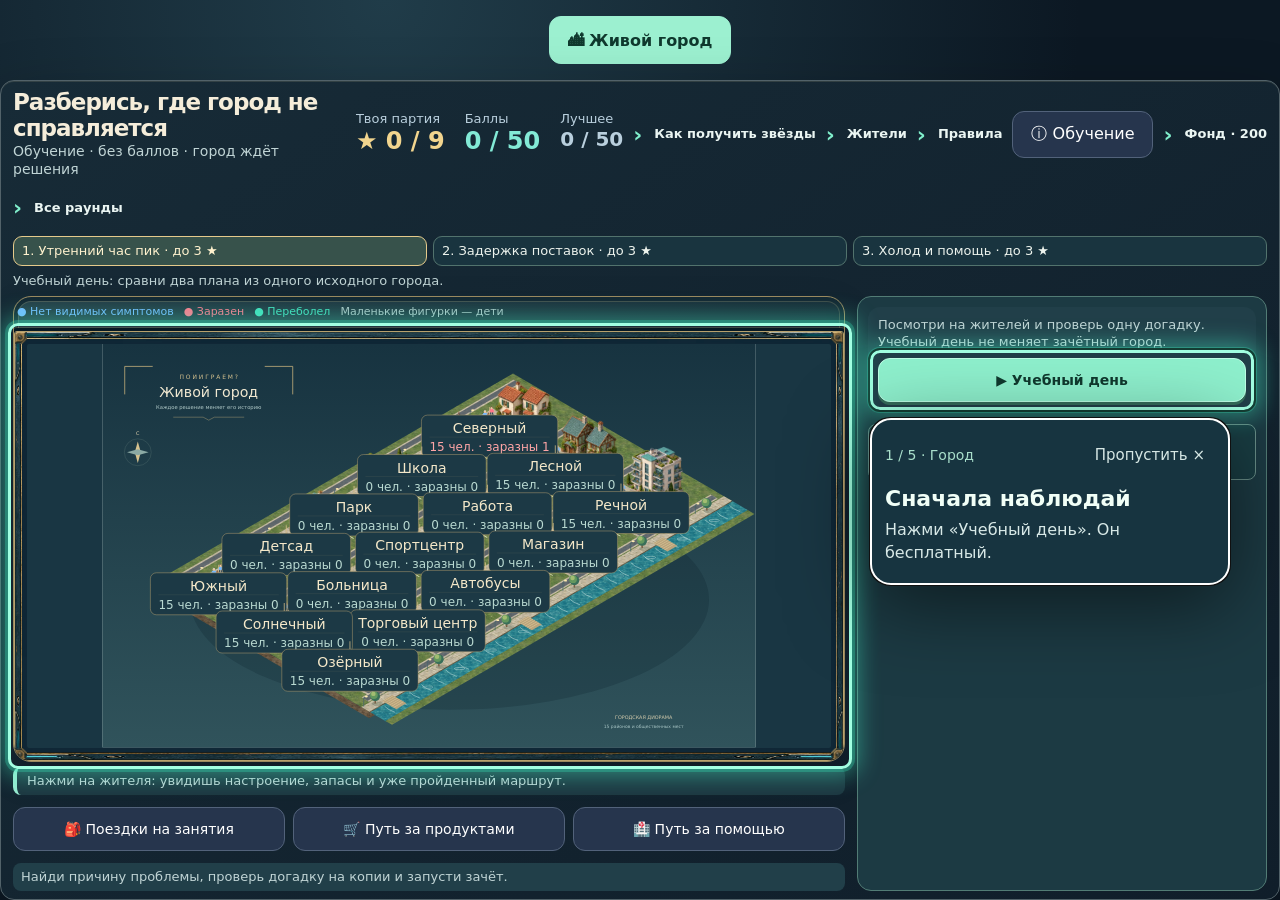
==== commit c88a8854: "Preserve historical routes and city inspection checkpoints" ====
--- a/epidemic.html
+++ b/epidemic.html
@@ -179,4 +179,4 @@
 window.pauseMayorMotion=stopMotion;
 window.renderMayor=(game,history,index,animate=true)=>{pause();state.config=Epidemic.defaults();state.config.districts=game.districts.map(d=>({adults:d.adults+d.seniors,children:d.children}));for(const [k,v]of Object.entries(game.policy))state.config[k]=!['closed','remote'].includes(v);experiment={history,people:game.people,population:game.people.length,config:state.config};frame=index;$('speed').value=1000;draw(animate);document.querySelector('.legend span').textContent='● Нет видимых симптомов';};
 window.resetMayorMap=()=>{document.querySelector('.legend span').textContent='● Восприимчив';state.config=Epidemic.defaults();experiment=null;frame=0;lastPositions=null;settings();controls();invalidate();};
-</script><script src="mayor.js?v=city-experiments-1"></script><script src="contest.js?v=20260915-play2"></script><script src="game-score.js?v=city-experiments-1"></script><script src="city-campaign.js?v=city-experiments-1"></script><script src="game-tour.js?v=city-experiments-1"></script><script src="city-mode.js?v=city-experiments-1"></script><script src="monitor-ui.js?v=city-experiments-1"></script><script src="learning-ui.js?v=city-experiments-1"></script></body></html>+</script><script src="mayor.js?v=review-20261008-1"></script><script src="contest.js?v=20260915-play2"></script><script src="game-score.js?v=city-experiments-1"></script><script src="city-campaign.js?v=review-20261008-1"></script><script src="game-tour.js?v=city-experiments-1"></script><script src="city-mode.js?v=review-20261008-1"></script><script src="monitor-ui.js?v=city-experiments-1"></script><script src="learning-ui.js?v=review-20261008-1"></script></body></html>
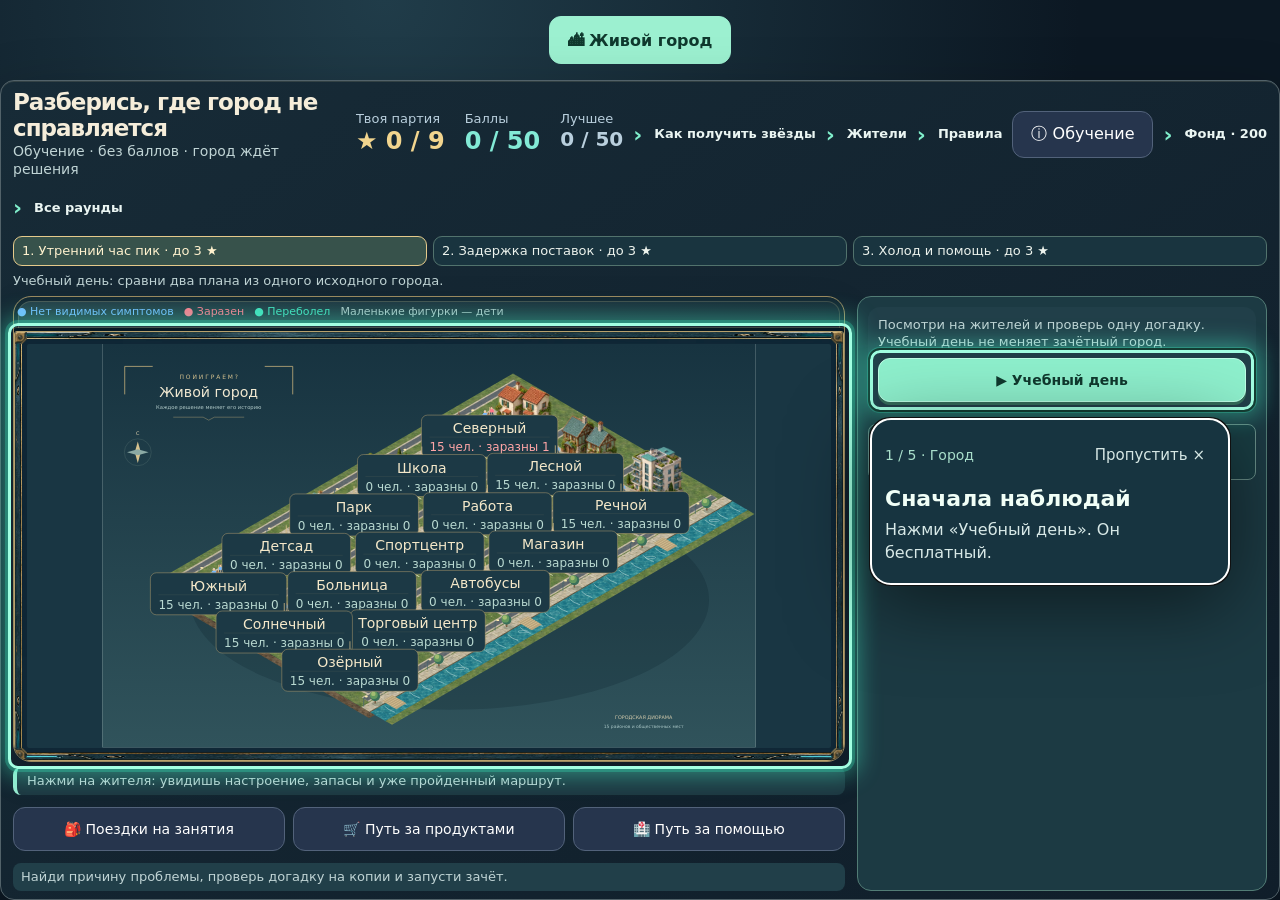
==== commit 3f19a348: "Build scenic robot roads and close shortcuts across both interactives" ====
--- a/epidemic.html
+++ b/epidemic.html
@@ -179,4 +179,4 @@
 window.pauseMayorMotion=stopMotion;
 window.renderMayor=(game,history,index,animate=true)=>{pause();state.config=Epidemic.defaults();state.config.districts=game.districts.map(d=>({adults:d.adults+d.seniors,children:d.children}));for(const [k,v]of Object.entries(game.policy))state.config[k]=!['closed','remote'].includes(v);experiment={history,people:game.people,population:game.people.length,config:state.config};frame=index;$('speed').value=1000;draw(animate);document.querySelector('.legend span').textContent='● Нет видимых симптомов';};
 window.resetMayorMap=()=>{document.querySelector('.legend span').textContent='● Восприимчив';state.config=Epidemic.defaults();experiment=null;frame=0;lastPositions=null;settings();controls();invalidate();};
-</script><script src="mayor.js?v=review-20261008-1"></script><script src="contest.js?v=20260915-play2"></script><script src="game-score.js?v=city-experiments-1"></script><script src="city-campaign.js?v=review-20261008-1"></script><script src="game-tour.js?v=city-experiments-1"></script><script src="city-mode.js?v=review-20261008-1"></script><script src="monitor-ui.js?v=city-experiments-1"></script><script src="learning-ui.js?v=review-20261008-1"></script></body></html>+</script><script src="mayor.js?v=review-20261008-1"></script><script src="contest.js?v=20260915-play2"></script><script src="game-score.js?v=city-experiments-1"></script><script src="city-campaign.js?v=review-20261009-1"></script><script src="game-tour.js?v=city-experiments-1"></script><script src="city-mode.js?v=review-20261009-1"></script><script src="monitor-ui.js?v=city-experiments-1"></script><script src="learning-ui.js?v=review-20261009-1"></script></body></html>
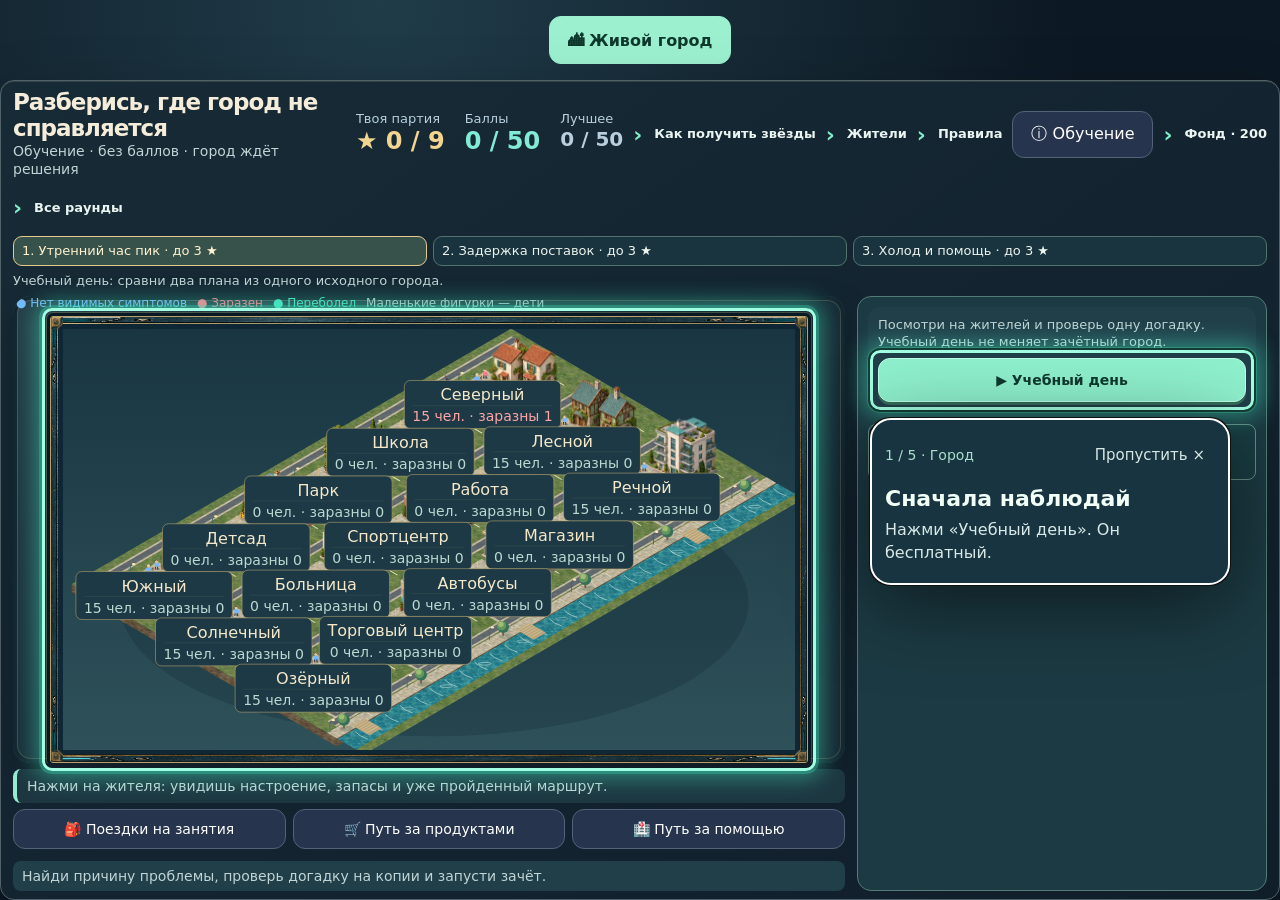
==== commit 1e4c2bb9: "Enlarge both maps on desktop and preserve local-file city sessions" ====
--- a/epidemic.html
+++ b/epidemic.html
@@ -21,7 +21,7 @@
 #contest .contest-grid{grid-template-columns:360px minmax(0,1fr)}#contest .contest-grid>section{padding:16px}#contestMap{margin:14px 0}#contestMap .city{padding:8px}#contestMap .maphead h1{font-size:20px}#contestMap .maphead .small{display:none}#contestMap #chart{max-height:120px}@media(max-width:950px){#contest .contest-grid{grid-template-columns:1fr}}
 
 #contest{padding:16px;margin:8px auto}.play-heading{display:flex;align-items:center;gap:24px}.play-heading h1{font-size:30px;margin:0}.play-subtitle{color:#94b8cc;font-size:13px}.round-clock{margin-left:auto}.round-settings{margin:0;position:relative}.round-settings[open]{max-width:250px}.play-top{display:flex;align-items:center;gap:16px;margin:14px 0}.play-top #personalBest{margin-left:auto;color:#81dcca;font-size:13px}#stageBadge{font-weight:700;color:#91ead7}#quickHelp{padding:6px 10px;font-size:13px}#quickGuide{padding:8px;background:#1d3749;border-radius:10px;margin:10px 0}#quickGuide button{margin:4px}.play-layout{display:grid;grid-template-columns:minmax(0,1fr) 320px;gap:16px;align-items:start}.play-map{min-width:0}.play-panel{padding:16px!important;position:sticky;top:10px}.points-line{display:flex;justify-content:space-between;align-items:center;gap:8px}.points-line #pointBudget{font-size:12px;white-space:nowrap}.choice-tabs{display:grid;grid-template-columns:repeat(3,1fr);gap:6px;margin:14px 0}.choice-tab{font-size:12px;padding:10px 3px!important;text-align:center}.choice-tab[aria-pressed=true]{background:#2a675f;border-color:#72e2c4}.choice-panel h3{margin:12px 0;font-size:18px}.option-card{display:block;width:100%;text-align:left;margin:8px 0;padding:12px!important;transition:background .15s,border-color .15s}.option-card[aria-pressed=true]{background:#245d56;border:2px solid #63dfc0;color:#dffdf3}.option-card[aria-pressed=true]::before{content:'✓ ';color:#68efd0}.choice-hint{font-size:12px;line-height:1.4;color:#b2c6d6;min-height:48px}.play-run{font-size:18px;padding:14px!important}#runProgress{width:100%;height:6px;accent-color:#58d7b8;margin-top:8px}#contestStatus{font-size:12px;min-height:34px;margin:5px 0}#lockPlan{font-size:13px}.result-strip{display:flex;align-items:center;gap:12px;flex-wrap:wrap;padding:12px;background:#20384b;border-radius:12px}.result-strip .big-result{font-size:22px;margin:0}.result-strip p{font-size:12px;margin:0}.result-strip .fail{flex-basis:100%}#contestMap{margin:0!important}#contestMap .maphead{display:none}#contestMap .toolbar{padding:2px}#contestMap .toolbar button{font-size:12px;padding:6px}#contestMap #chart{max-height:110px}#contestMap .legend{font-size:10px;gap:9px}#contestMap #route{display:none}.compact-rules p{font-size:12px}#finalCard:empty{display:none}[hidden]{display:none!important}@media(max-width:950px){.play-layout{grid-template-columns:1fr}.play-panel{position:static}.play-top{flex-wrap:wrap}.play-top #personalBest{margin-left:0}.play-heading{gap:10px}.play-heading h1{font-size:25px}.round-clock b{font-size:24px}.round-clock{min-width:75px}.choice-tabs{grid-template-columns:repeat(6,1fr)}.choice-tab{font-size:10px}.option-card{display:inline-block;width:calc(33.333% - 6px);vertical-align:top;margin:3px;padding:10px 5px!important;font-size:12px;min-height:60px}.choice-hint{min-height:0}#contest{padding:10px}.play-map{order:1}.play-panel{order:0}}
-</style><link rel="stylesheet" href="city-game.css?v=20260918-terrain"><link rel="stylesheet" href="student-ui.css?v=city-experiments-1"><link rel="stylesheet" href="monitor-ui.css?v=city-experiments-1"><link rel="stylesheet" href="city-campaign.css?v=city-experiments-1"><link rel="stylesheet" href="learning-redesign.css?v=city-experiments-1"><link rel="stylesheet" href="interactive-clarity.css?v=city-experiments-1"><script src="session-store.js?v=city-experiments-1"></script></head><body><main><aside><h2>Настрой свой город</h2><p>Измени одно условие, предположи результат и сравни два опыта.</p><details open><summary>Жители по кварталам</summary><p class="small">От 0 до 20 взрослых и детей в каждом квартале. Каждый третий ребёнок в квартале — дошкольник: он ходит в детский сад. Остальные дети — в школу, взрослые — на работу.</p><div id="population" class="population-grid"></div><p id="populationTotal"></p></details><details class="settings-section" open><summary>Кто и куда ходит</summary><div id="attendance" class="attendance"></div><p class="small">Доли задают шанс посещения за день для подходящей группы. Днём сначала выбирается посещение больницы, затем ТЦ для части остальных, затем магазина для взрослых. В спортцентр идут первыми, в парк — часть остальных. Выключенный автобус заменяется пешим маршрутом.</p></details><details class="settings-section"><summary>Открытые места</summary><div id="policies"></div></details><details class="settings-section" open><summary>Условия вспышки</summary><label for="source">Первый случай в квартале</label><select id="source" style="width:100%"></select><label>Передача при контакте: <b id="probValue">12%</b><input id="prob" type="range" min="0" max="60" value="12"></label><label>Заразный период: <b id="daysValue">5 дней</b><input id="days" type="range" min="1" max="12" value="5"></label><label for="seed">Номер опыта</label><input id="seed" type="number" min="1" max="99999" value="1"><button id="reset">Исходный город</button></details><p class="settings-note small">Изменение населения, посещаемости или условий начинает новый опыт. Сохрани итог перед настройкой следующего.</p><details><summary>Как исследовать</summary><ol><li>Начни с исходного города и сохрани итог.</li><li>Измени число детей, посещаемость места или вероятность передачи.</li><li>Сравни долю заразившихся, величину и время пика.</li><li>Повтори на другом номере опыта.</li></ol></details><details><summary>Что означают показатели</summary><p>«Вне дома сейчас» — число жителей, находящихся в общественных местах на показанном этапе. «Пик» — максимальное число одновременно заразных за показанную часть опыта. Если максимум повторяется, показано первое время его достижения.</p><p>«Всего случаев» включает первый случай. При разном населении сравнивай и долю случаев. Старого условного процента посещений больше нет.</p><p>Цвет одежды показывает состояние, дети меньше взрослых. Если в одном месте больше 60 человек, остальные находятся внутри здания и участвуют в модели. Их количество указано на карте.</p></details><details><summary>Правила учебной модели</summary><p>Каждый этап занимает условную часть дня. Передача возможна только в одном месте. Шанс контакта пары за этап: 35% дома, 6% в парке, 18% в транспорте, 23% в спортцентре, 15% в остальных общественных местах. Больница моделирует краткий визит на приём: посещать её могут жители в любом состоянии, лечение и госпитализация здесь не моделируются. Его произведение на вероятность передачи определяет риск для пары. При росте скопления контактов становится больше.</p><p>Заразный период отсчитывается в этапах по пять на день. Новые случаи передают вирус со следующего этапа. Переболевшие не заражаются повторно. Модель останавливается после завершения вспышки или 60 дней.</p><p>Вероятность посещения выбирается заново каждый день. При одинаковых настройках номер опыта воспроизводит тот же результат. Это вымышленный вирус, без медицинского прогноза.</p></details></aside><section class="city"><div class="maphead"><div><h1>Город и эпидемия</h1><span class="small">Городская диорама · интерактивная карта</span><div id="phase" class="phase"></div></div><span id="summary"></span></div><div class="toolbar"><div class="row"><button id="run" class="primary">▶ Запустить</button><button id="pause" disabled>Пауза</button><button id="step">Следующий этап</button><button id="finish">До итога</button><button id="save" disabled>Сохранить итог</button><select id="speed" aria-label="Скорость"><option value="4000">Медленно</option><option value="2400" selected>Обычно</option><option value="1000">Быстро</option></select><button id="zoom">＋ Приблизить</button><button id="zoomOut">− Отдалить</button><button id="fit">Весь город</button><button id="fullMap">Развернуть карту</button><button id="ambient" aria-pressed="true">Анимация города: вкл.</button></div><div class="metrics"><div><span>Заразны</span><b id="infected"></b></div><div><span>Пик к этому моменту</span><b id="peak"></b></div><div><span>Время первого пика</span><b id="peakTime"></b></div><div><span>Всего случаев</span><b id="total"></b></div><div><span>Вне дома сейчас</span><b id="outside"></b></div></div></div><div class="legend"><span style="color:#75b8ff">● Восприимчив</span><span style="color:#ff768a">● Заразен</span><span style="color:#42dbb9">● Переболел</span><span>Маленькие фигурки — дети</span></div><div class="mapscroll"><svg id="map" viewBox="0 0 1750 1080" aria-label="Карта города"></svg></div><div class="map-caption"><strong>◆ Атлас города</strong><span>Перетаскивай карту · нажимай на здания</span></div><p id="route" class="route-info"></p><div id="events" class="events"></div><p id="status" role="status" aria-live="polite">Настрой население и запусти город.</p><svg id="chart" viewBox="0 0 1000 210" aria-label="Заразные по времени"></svg><div style="overflow:auto"><table><thead><tr><th>Опыт и настройки</th><th>Пик</th><th>Время пика</th><th>Всего случаев</th></tr></thead><tbody id="results"></tbody></table></div><p class="small">Изометрический город. Маршруты и скорость движения условны. Увеличь карту, чтобы рассмотреть жителей и здания.</p></section></main><script src="epidemic.js?v=20260915-play2"></script><script>
+</style><link rel="stylesheet" href="city-game.css?v=20260918-terrain"><link rel="stylesheet" href="student-ui.css?v=city-experiments-1"><link rel="stylesheet" href="monitor-ui.css?v=city-experiments-1"><link rel="stylesheet" href="city-campaign.css?v=review-20261009-map-3"><link rel="stylesheet" href="learning-redesign.css?v=city-experiments-1"><link rel="stylesheet" href="interactive-clarity.css?v=city-experiments-1"><script src="session-store.js?v=review-20261009-2"></script></head><body><main><aside><h2>Настрой свой город</h2><p>Измени одно условие, предположи результат и сравни два опыта.</p><details open><summary>Жители по кварталам</summary><p class="small">От 0 до 20 взрослых и детей в каждом квартале. Каждый третий ребёнок в квартале — дошкольник: он ходит в детский сад. Остальные дети — в школу, взрослые — на работу.</p><div id="population" class="population-grid"></div><p id="populationTotal"></p></details><details class="settings-section" open><summary>Кто и куда ходит</summary><div id="attendance" class="attendance"></div><p class="small">Доли задают шанс посещения за день для подходящей группы. Днём сначала выбирается посещение больницы, затем ТЦ для части остальных, затем магазина для взрослых. В спортцентр идут первыми, в парк — часть остальных. Выключенный автобус заменяется пешим маршрутом.</p></details><details class="settings-section"><summary>Открытые места</summary><div id="policies"></div></details><details class="settings-section" open><summary>Условия вспышки</summary><label for="source">Первый случай в квартале</label><select id="source" style="width:100%"></select><label>Передача при контакте: <b id="probValue">12%</b><input id="prob" type="range" min="0" max="60" value="12"></label><label>Заразный период: <b id="daysValue">5 дней</b><input id="days" type="range" min="1" max="12" value="5"></label><label for="seed">Номер опыта</label><input id="seed" type="number" min="1" max="99999" value="1"><button id="reset">Исходный город</button></details><p class="settings-note small">Изменение населения, посещаемости или условий начинает новый опыт. Сохрани итог перед настройкой следующего.</p><details><summary>Как исследовать</summary><ol><li>Начни с исходного города и сохрани итог.</li><li>Измени число детей, посещаемость места или вероятность передачи.</li><li>Сравни долю заразившихся, величину и время пика.</li><li>Повтори на другом номере опыта.</li></ol></details><details><summary>Что означают показатели</summary><p>«Вне дома сейчас» — число жителей, находящихся в общественных местах на показанном этапе. «Пик» — максимальное число одновременно заразных за показанную часть опыта. Если максимум повторяется, показано первое время его достижения.</p><p>«Всего случаев» включает первый случай. При разном населении сравнивай и долю случаев. Старого условного процента посещений больше нет.</p><p>Цвет одежды показывает состояние, дети меньше взрослых. Если в одном месте больше 60 человек, остальные находятся внутри здания и участвуют в модели. Их количество указано на карте.</p></details><details><summary>Правила учебной модели</summary><p>Каждый этап занимает условную часть дня. Передача возможна только в одном месте. Шанс контакта пары за этап: 35% дома, 6% в парке, 18% в транспорте, 23% в спортцентре, 15% в остальных общественных местах. Больница моделирует краткий визит на приём: посещать её могут жители в любом состоянии, лечение и госпитализация здесь не моделируются. Его произведение на вероятность передачи определяет риск для пары. При росте скопления контактов становится больше.</p><p>Заразный период отсчитывается в этапах по пять на день. Новые случаи передают вирус со следующего этапа. Переболевшие не заражаются повторно. Модель останавливается после завершения вспышки или 60 дней.</p><p>Вероятность посещения выбирается заново каждый день. При одинаковых настройках номер опыта воспроизводит тот же результат. Это вымышленный вирус, без медицинского прогноза.</p></details></aside><section class="city"><div class="maphead"><div><h1>Город и эпидемия</h1><span class="small">Городская диорама · интерактивная карта</span><div id="phase" class="phase"></div></div><span id="summary"></span></div><div class="toolbar"><div class="row"><button id="run" class="primary">▶ Запустить</button><button id="pause" disabled>Пауза</button><button id="step">Следующий этап</button><button id="finish">До итога</button><button id="save" disabled>Сохранить итог</button><select id="speed" aria-label="Скорость"><option value="4000">Медленно</option><option value="2400" selected>Обычно</option><option value="1000">Быстро</option></select><button id="zoom">＋ Приблизить</button><button id="zoomOut">− Отдалить</button><button id="fit">Весь город</button><button id="fullMap">Развернуть карту</button><button id="ambient" aria-pressed="true">Анимация города: вкл.</button></div><div class="metrics"><div><span>Заразны</span><b id="infected"></b></div><div><span>Пик к этому моменту</span><b id="peak"></b></div><div><span>Время первого пика</span><b id="peakTime"></b></div><div><span>Всего случаев</span><b id="total"></b></div><div><span>Вне дома сейчас</span><b id="outside"></b></div></div></div><div class="legend"><span style="color:#75b8ff">● Восприимчив</span><span style="color:#ff768a">● Заразен</span><span style="color:#42dbb9">● Переболел</span><span>Маленькие фигурки — дети</span></div><div class="mapscroll"><svg id="map" viewBox="0 0 1750 1080" aria-label="Карта города"></svg></div><div class="map-caption"><strong>◆ Атлас города</strong><span>Перетаскивай карту · нажимай на здания</span></div><p id="route" class="route-info"></p><div id="events" class="events"></div><p id="status" role="status" aria-live="polite">Настрой население и запусти город.</p><svg id="chart" viewBox="0 0 1000 210" aria-label="Заразные по времени"></svg><div style="overflow:auto"><table><thead><tr><th>Опыт и настройки</th><th>Пик</th><th>Время пика</th><th>Всего случаев</th></tr></thead><tbody id="results"></tbody></table></div><p class="small">Изометрический город. Маршруты и скорость движения условны. Увеличь карту, чтобы рассмотреть жителей и здания.</p></section></main><script src="epidemic.js?v=20260915-play2"></script><script>
 const $=id=>document.getElementById(id),NS='http://www.w3.org/2000/svg',names={school:'Школа',work:'Работа',market:'Магазин',park:'Парк',gym:'Спортцентр',bus:'Автобус',kindergarten:'Детский сад',clinic:'Больница',mall:'Торговый центр'};let state={config:Epidemic.defaults()},experiment=null,frame=0,timer=null,animation=null,saved=0,lastPositions=null,moving=false;const colors={S:'#75b8ff',I:'#ff768a',R:'#42dbb9'};
 function svg(tag,attrs,parent){const e=document.createElementNS(NS,tag);for(const [k,v]of Object.entries(attrs))e.setAttribute(k,v);parent.appendChild(e);return e;}
 function label(parent,t,x,y,size,color='#e9f3ff'){const e=svg('text',{x,y,'font-size':size,fill:color,'text-anchor':'middle','font-family':'system-ui,sans-serif'},parent);e.textContent=t;return e;}
@@ -123,6 +123,9 @@
 for(const p of Epidemic.places){const off=config()[p.id]===false,count=h.loc.filter(v=>v===p.id).length,inf=h.loc.filter((v,i)=>v===p.id&&h.state[i]==='I').length,badge=project(p.x,p.y+174),g=svg('g',{class:'place',role:'button',tabindex:0,'aria-label':p.name,'data-place':p.id,'data-badge-x':badge[0],'data-badge-y':badge[1]},badges);svg('path',{d:`M ${badge[0]} ${badge[1]-15} v -9`,stroke:'#d8c18b','stroke-width':2},g);svg('rect',{x:badge[0]-79,y:badge[1]-19,width:158,height:40,rx:6,fill:off?'#62444d':'#1c3945',class:'district-frame'},g);svg('path',{d:`M ${badge[0]-65} ${badge[1]+2} h 130`,stroke:'#bca77555','stroke-width':.7},g);label(g,p.name,badge[0],badge[1]-3,14,'#f4e8c9');label(g,off?'Закрыто':`${count} чел. · заразны ${inf}`,badge[0],badge[1]+15,12,inf?'#ffa5a6':'#b9d9d1');const tip=svg('title',{},g);tip.textContent=p.name+(count>60?` · ещё ${count-60} внутри здания`:'');g.onclick=()=>{if(dragged)return;if(window.mayorActive){window.mayorSelect(p.id);return;}if(p.home){$('adult'+p.id.slice(1)).focus();$('population').scrollIntoView({behavior:'smooth',block:'center'});}else{config()[p.id]=!config()[p.id];controls();invalidate();}};g.onkeydown=e=>{if(e.key==='Enter'||e.key===' '){e.preventDefault();g.onclick();}};}
 
 const atlas=svg('g',{'aria-hidden':'true','pointer-events':'none'},m);
+// The desktop game already has its title and context outside the map.
+// Keep the cartographic ornaments in the laboratory, where the full atlas is shown.
+if(window.mayorActive&&document.body.classList.contains('monitor-layout'))return;
 svg('path',{d:'M 60 135 V 60 H 135 M 435 60 H 510 V 135',stroke:'#cfb77f','stroke-width':2,fill:'none'},atlas);
 label(atlas,'П О И И Г Р А Е М ?',285,94,16,'#d6c28f');
 label(atlas,'Живой город',285,142,38,'#f0e8d1');
@@ -139,16 +142,17 @@
 window.fitMayorLabels=()=>{
  if(!window.mayorActive||!document.body.classList.contains('monitor-layout'))return;
  const map=$('map'),scale=map.getScreenCTM()?.a;if(!scale)return;
- const large=map.getBoundingClientRect().width>1550,nameSize=large?16:14,countSize=large?14:12;
+ const large=innerWidth>=2200,nameSize=large?20:16,countSize=large?18:14;
+ const height=large?58:48,top=-height/2,nameY=large?-6:-4,countY=large?20:17;
  const short={kindergarten:'Детсад',work:'Работа',gym:'Спортцентр',mall:'Торговый центр',bus:'Автобусы'};
  for(const g of map.querySelectorAll('#cityBadges > g')){
   const x=+g.getAttribute('data-badge-x'),y=+g.getAttribute('data-badge-y'),texts=g.querySelectorAll('text'),rect=g.querySelector('rect'),paths=g.querySelectorAll('path');
   texts[0].textContent=short[g.getAttribute('data-place')]||g.getAttribute('aria-label').replace(' квартал','');
-  texts[0].setAttribute('font-size',nameSize/scale);texts[0].setAttribute('y',y-3/scale);
-  texts[1].setAttribute('font-size',countSize/scale);texts[1].setAttribute('y',y+15/scale);
+  texts[0].setAttribute('font-size',nameSize/scale);texts[0].setAttribute('y',y+nameY/scale);
+  texts[1].setAttribute('font-size',countSize/scale);texts[1].setAttribute('y',y+countY/scale);
   const width=Math.max(118,texts[0].getComputedTextLength()*scale+16,texts[1].getComputedTextLength()*scale+16)/scale;
-  rect.setAttribute('x',x-width/2);rect.setAttribute('y',y-21/scale);rect.setAttribute('width',width);rect.setAttribute('height',42/scale);rect.setAttribute('rx',6/scale);
-  paths[0].setAttribute('d',`M ${x} ${y-21/scale} v ${-8/scale}`);
+  rect.setAttribute('x',x-width/2);rect.setAttribute('y',y+top/scale);rect.setAttribute('width',width);rect.setAttribute('height',height/scale);rect.setAttribute('rx',6/scale);
+  paths[0].setAttribute('d',`M ${x} ${y+top/scale} v ${-8/scale}`);
   paths[1].setAttribute('d',`M ${x-width/2+8/scale} ${y+1/scale} h ${width-16/scale}`);
  }
 };
@@ -165,7 +169,7 @@
 function tick(){advance();if(experiment&&frame<experiment.history.length-1)timer=setTimeout(tick,+$('speed').value);}
 $('run').onclick=()=>{if(experiment&&frame===experiment.history.length-1){experiment=null;frame=0;}if(!ensure())return;$('save').disabled=true;$('run').disabled=true;$('pause').disabled=false;timer=setTimeout(tick,moving?+$('speed').value:150);};$('pause').onclick=pause;$('step').onclick=()=>{pause();advance();};$('finish').onclick=()=>{pause();if(!ensure())return;frame=experiment.history.length-1;draw();complete();};function applyCamera(){camera.x=Math.max(-100,Math.min(1750-camera.w+100,camera.x));camera.y=Math.max(-80,Math.min(1080-camera.h+80,camera.y));$('map').setAttribute('viewBox',`${camera.x} ${camera.y} ${camera.w} ${camera.h}`);}
 function changeZoom(f){const w=Math.max(500,Math.min(1750,camera.w*f)),h=w*1080/1750;camera.x+=(camera.w-w)/2;camera.y+=(camera.h-h)/2;camera.w=w;camera.h=h;applyCamera();}
-$('zoom').onclick=()=>changeZoom(.75);$('zoomOut').onclick=()=>changeZoom(1/.75);$('fit').onclick=()=>{camera={x:0,y:0,w:1750,h:1080};applyCamera();};
+$('zoom').onclick=()=>changeZoom(.75);$('zoomOut').onclick=()=>changeZoom(1/.75);$('fit').onclick=()=>{camera=window.mayorActive&&document.body.classList.contains('monitor-layout')?{x:90,y:60,w:1660,h:970}:{x:0,y:0,w:1750,h:1080};applyCamera();};
 $('fullMap').onclick=()=>{const on=document.body.classList.toggle('map-expanded');$('fullMap').textContent=on?'Вернуть настройки':'Развернуть карту';};
 $('ambient').onclick=()=>{const m=$('map'),off=m.classList.toggle('still');if(off)m.pauseAnimations?.();else m.unpauseAnimations?.();$('ambient').textContent='Анимация города: '+(off?'выкл.':'вкл.');$('ambient').setAttribute('aria-pressed',!off);};
 $('map').onpointerdown=e=>{if(e.button>0)return;dragged=false;pan={x:e.clientX,y:e.clientY,cx:camera.x,cy:camera.y};};
@@ -179,4 +183,4 @@
 window.pauseMayorMotion=stopMotion;
 window.renderMayor=(game,history,index,animate=true)=>{pause();state.config=Epidemic.defaults();state.config.districts=game.districts.map(d=>({adults:d.adults+d.seniors,children:d.children}));for(const [k,v]of Object.entries(game.policy))state.config[k]=!['closed','remote'].includes(v);experiment={history,people:game.people,population:game.people.length,config:state.config};frame=index;$('speed').value=1000;draw(animate);document.querySelector('.legend span').textContent='● Нет видимых симптомов';};
 window.resetMayorMap=()=>{document.querySelector('.legend span').textContent='● Восприимчив';state.config=Epidemic.defaults();experiment=null;frame=0;lastPositions=null;settings();controls();invalidate();};
-</script><script src="mayor.js?v=review-20261008-1"></script><script src="contest.js?v=20260915-play2"></script><script src="game-score.js?v=city-experiments-1"></script><script src="city-campaign.js?v=review-20261009-1"></script><script src="game-tour.js?v=city-experiments-1"></script><script src="city-mode.js?v=review-20261009-1"></script><script src="monitor-ui.js?v=city-experiments-1"></script><script src="learning-ui.js?v=review-20261009-1"></script></body></html>+</script><script src="mayor.js?v=review-20261008-1"></script><script src="contest.js?v=20260915-play2"></script><script src="game-score.js?v=city-experiments-1"></script><script src="city-campaign.js?v=review-20261009-1"></script><script src="game-tour.js?v=city-experiments-1"></script><script src="city-mode.js?v=review-20261009-2"></script><script src="monitor-ui.js?v=review-20261009-2"></script><script src="learning-ui.js?v=review-20261009-1"></script></body></html>
--- a/city-campaign.css
+++ b/city-campaign.css
@@ -134,3 +134,85 @@
 #planExpense{font-size:14px;color:#f1d997;line-height:1.4;margin:5px 0}
 
 .campaign-city .city-goal[data-waiting=true] strong{color:#e4ce9f}
+
+/* The map keeps the height of the playground. Award conditions use the
+   otherwise empty side of the scene instead of taking a row above it. */
+.monitor-layout.campaign-city #mayor .city-map-area{
+ display:grid;grid-template-columns:clamp(210px,15vw,280px) minmax(0,1fr);
+ grid-template-rows:auto minmax(0,1fr) auto auto auto auto;gap:6px 10px;
+}
+.monitor-layout.campaign-city #mayor .city-map-area>#cityGoalTitle{
+ grid-column:1;grid-row:1;font-size:18px;line-height:1.25;margin:0;align-self:start;
+}
+.monitor-layout.campaign-city #mayor .city-map-area>#cityGoalGrid{
+ grid-column:1;grid-row:2;grid-template-columns:1fr;grid-template-rows:repeat(3,minmax(0,1fr));
+ gap:8px;margin:0;min-height:0;
+}
+.monitor-layout.campaign-city #mayor #cityGoalGrid .city-goal{
+ min-height:0;padding:10px 12px;justify-content:center;gap:7px;
+}
+.monitor-layout.campaign-city #mayor #cityGoalGrid .city-goal b{font-size:16px;line-height:1.25}
+.monitor-layout.campaign-city #mayor #cityGoalGrid .city-goal small{font-size:14px;line-height:1.3;margin-top:4px}
+.monitor-layout.campaign-city #mayor #cityGoalGrid .city-goal strong{font-size:19px;line-height:1.25}
+.monitor-layout.campaign-city #mayor .city-map-area>#cityNeeds{
+ grid-column:1;grid-row:3;font-size:13px;line-height:1.3;margin:0!important;
+}
+.monitor-layout.campaign-city #mayor #mayorMapSlot{grid-column:2;grid-row:1/4;margin:0;min-height:0}
+.monitor-layout.campaign-city #mayor #mayorMapSlot .city{border:0;gap:0}
+.monitor-layout.campaign-city #mayor .city .legend{font-size:12px;line-height:1.25;padding:0 3px;margin:0 0 5px}
+.monitor-layout.campaign-city #mayor .mapscroll{padding:3px;min-height:0}
+.monitor-layout.campaign-city #mayor #citizenStory{
+ grid-column:1;grid-row:4/7;font-size:14px;line-height:1.3;margin:0;padding:8px 10px;align-self:stretch;
+}
+.monitor-layout.campaign-city #mayor #flowButtons{grid-column:2;grid-row:4;margin:0;gap:7px}
+.monitor-layout.campaign-city #mayor #flowButtons button{min-height:40px;font-size:14px;padding:7px!important}
+.monitor-layout.campaign-city #mayor #cityComparison{grid-column:2;grid-row:5;margin:0;padding:5px 8px!important}
+.monitor-layout.campaign-city #mayor #mayorStatus{grid-column:2;grid-row:6;margin:0;font-size:14px;line-height:1.3;padding:6px 9px}
+.monitor-layout.campaign-city #mayor .city-decisions fieldset{margin:4px 0}
+.monitor-layout.campaign-city #mayor #trialControls{margin-top:6px;padding-top:7px}
+.monitor-layout.campaign-city #mayor #cityExperiment{margin-top:6px}
+.monitor-layout.campaign-city #mayor .city-choice{font-size:16px}
+.monitor-layout.campaign-city #mayor #cityHypothesis,.monitor-layout.campaign-city #mayor #trialCity{font-size:16px}
+.monitor-layout.campaign-city.campaign-intro #mayor .city-map-area{grid-template-columns:1fr;grid-template-rows:minmax(0,1fr) auto auto auto auto}
+.monitor-layout.campaign-city.campaign-intro #mayor #mayorMapSlot{grid-column:1;grid-row:1}
+.monitor-layout.campaign-city.campaign-intro #mayor .mapscroll{display:flex;justify-content:center;width:auto;align-self:center}
+.monitor-layout.campaign-city.campaign-intro #mayor #map{width:auto;aspect-ratio:1660/970;margin:0 auto}
+.monitor-layout.campaign-city.campaign-intro #mayor #citizenStory{grid-column:1;grid-row:2}
+.monitor-layout.campaign-city.campaign-intro #mayor #flowButtons{grid-column:1;grid-row:3}
+.monitor-layout.campaign-city.campaign-intro #mayor #cityComparison{grid-column:1;grid-row:4}
+.monitor-layout.campaign-city.campaign-intro #mayor #mayorStatus{grid-column:1;grid-row:5}
+@media(max-height:800px){
+ .monitor-layout.campaign-city #mayor .city-decisions{padding:8px}
+ .monitor-layout.campaign-city #mayor .city-decisions fieldset{margin:2px 0}
+ .monitor-layout.campaign-city #mayor .city-decisions legend{margin-bottom:2px}
+ .monitor-layout.campaign-city #mayor #allocationSummary{padding:8px;margin:4px 0}
+ .monitor-layout.campaign-city #mayor #planExpense{margin:4px 0}
+ .monitor-layout.campaign-city #mayor #trialControls{gap:4px;margin-top:4px;padding-top:5px}
+ .monitor-layout.campaign-city #mayor .city-time-controls{margin-top:6px}
+ .monitor-layout.campaign-city #mayor .round-outcome{margin-top:5px!important}
+ .monitor-layout.campaign-city #mayor #cityExperiment{margin-top:4px}
+ .monitor-layout.campaign-city #mayor #cityExperiment>summary{min-height:40px;padding:8px}
+}
+@media(min-width:2200px){
+ .monitor-layout.campaign-city #mayor .city-playground{grid-template-columns:minmax(0,1fr) 460px}
+ .monitor-layout.campaign-city #mayor .city-map-area{grid-template-columns:320px minmax(0,1fr);gap:8px 12px}
+ .monitor-layout.campaign-city #mayor .city-map-area>#cityGoalTitle{font-size:23px}
+ .monitor-layout.campaign-city #mayor #cityGoalGrid .city-goal b{font-size:20px}
+ .monitor-layout.campaign-city #mayor #cityGoalGrid .city-goal small{font-size:18px}
+ .monitor-layout.campaign-city #mayor #cityGoalGrid .city-goal strong{font-size:24px}
+ .monitor-layout.campaign-city #mayor .city-map-area>#cityNeeds{font-size:17px}
+ .monitor-layout.campaign-city #mayor #citizenStory,.monitor-layout.campaign-city #mayor #mayorStatus{font-size:18px}
+ .monitor-layout.campaign-city #mayor #flowButtons button{font-size:18px;min-height:50px}
+ .monitor-layout.campaign-city #mayor .city .legend{font-size:16px}
+ .monitor-layout.campaign-city #mayor .mayor-title p,.monitor-layout.campaign-city #mayor .city-round-brief{font-size:18px}
+ .monitor-layout.campaign-city #mayor .mayor-title summary{font-size:17px}
+ .monitor-layout.campaign-city #mayor .city-rounds span{font-size:17px;padding:8px 10px}
+ .monitor-layout.campaign-city #mayor .city-decisions legend{font-size:20px}
+ .monitor-layout.campaign-city #mayor .city-choice{font-size:19px;min-height:54px}
+ .monitor-layout.campaign-city #mayor #allocationSummary,.monitor-layout.campaign-city #mayor #trialSummary,
+ .monitor-layout.campaign-city #mayor #planExpense,.monitor-layout.campaign-city #mayor .round-outcome{font-size:18px}
+ .monitor-layout.campaign-city #mayor #trialControls label{font-size:19px}
+ .monitor-layout.campaign-city #mayor #cityHypothesis,.monitor-layout.campaign-city #mayor #trialCity,
+ .monitor-layout.campaign-city #mayor .city-time-controls #tryCity,.monitor-layout.campaign-city #mayor #pauseCity,
+ .monitor-layout.campaign-city #mayor #cityExperiment>summary{font-size:20px;min-height:54px}
+}
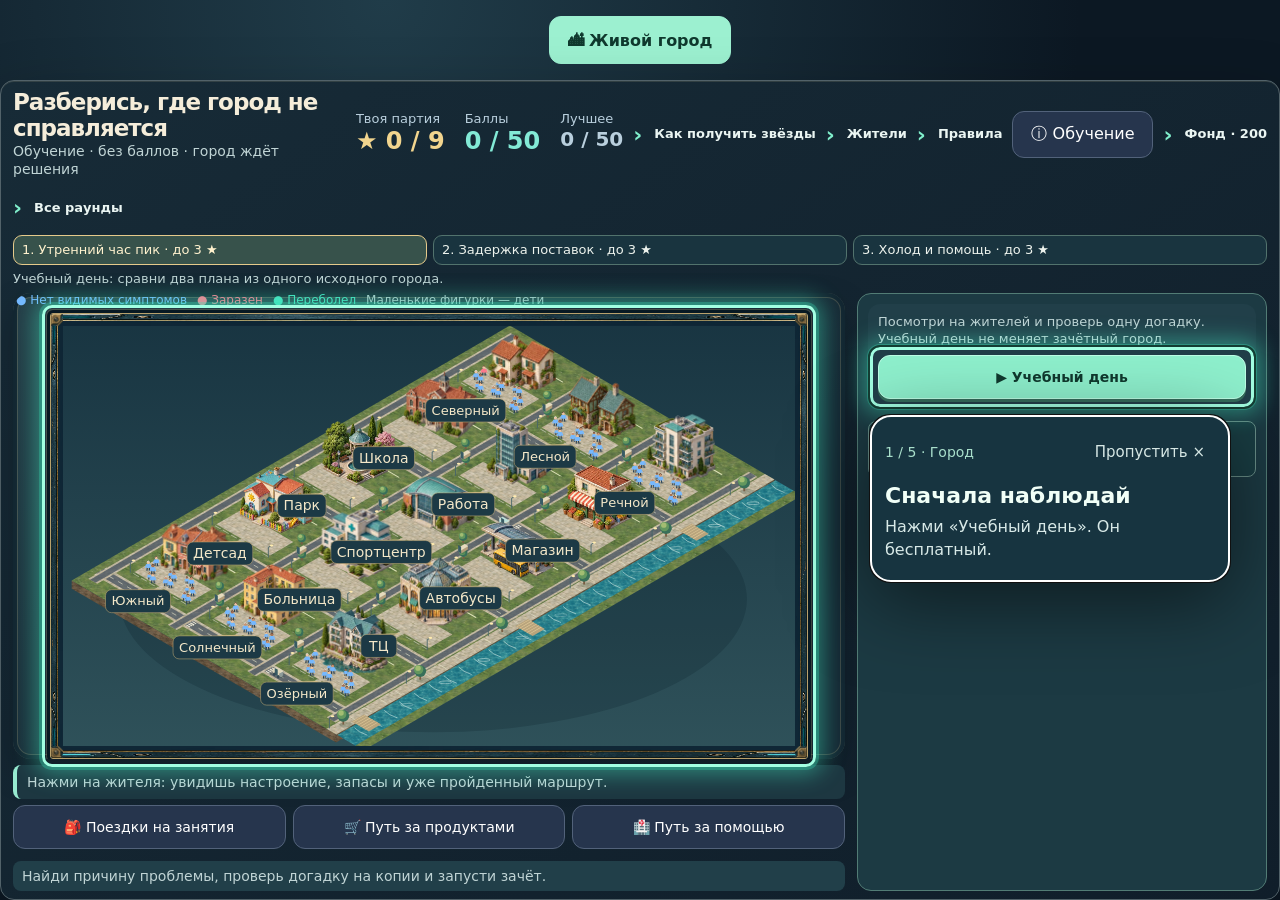
==== commit 871c147f: "Make city labels compact and keep residents visible" ====
--- a/epidemic.html
+++ b/epidemic.html
@@ -119,8 +119,19 @@
 }});
 for(const y of [160,490,820,1150,1480])for(const x of [340,660]){objects.push({depth:x+y,draw:()=>{isoTree(m,x-28,y,9);isoTree(m,x+28,y+55,9);block(m,x-7,y+15,13,27,8,'#e1cfab','#b39d79','#e7dabc');}});}
 objects.sort((a,b)=>a.depth-b.depth).forEach(o=>o.draw());
-const badges=svg('g',{id:'cityBadges','aria-label':'Названия и посещаемость'},m);
-for(const p of Epidemic.places){const off=config()[p.id]===false,count=h.loc.filter(v=>v===p.id).length,inf=h.loc.filter((v,i)=>v===p.id&&h.state[i]==='I').length,badge=project(p.x,p.y+174),g=svg('g',{class:'place',role:'button',tabindex:0,'aria-label':p.name,'data-place':p.id,'data-badge-x':badge[0],'data-badge-y':badge[1]},badges);svg('path',{d:`M ${badge[0]} ${badge[1]-15} v -9`,stroke:'#d8c18b','stroke-width':2},g);svg('rect',{x:badge[0]-79,y:badge[1]-19,width:158,height:40,rx:6,fill:off?'#62444d':'#1c3945',class:'district-frame'},g);svg('path',{d:`M ${badge[0]-65} ${badge[1]+2} h 130`,stroke:'#bca77555','stroke-width':.7},g);label(g,p.name,badge[0],badge[1]-3,14,'#f4e8c9');label(g,off?'Закрыто':`${count} чел. · заразны ${inf}`,badge[0],badge[1]+15,12,inf?'#ffa5a6':'#b9d9d1');const tip=svg('title',{},g);tip.textContent=p.name+(count>60?` · ещё ${count-60} внутри здания`:'');g.onclick=()=>{if(dragged)return;if(window.mayorActive){window.mayorSelect(p.id);return;}if(p.home){$('adult'+p.id.slice(1)).focus();$('population').scrollIntoView({behavior:'smooth',block:'center'});}else{config()[p.id]=!config()[p.id];controls();invalidate();}};g.onkeydown=e=>{if(e.key==='Enter'||e.key===' '){e.preventDefault();g.onclick();}};}
+const badges=svg('g',{id:'cityBadges','aria-label':window.mayorActive?'Названия районов и зданий':'Названия и посещаемость'},m);
+for(const p of Epidemic.places){
+ const compact=window.mayorActive,off=config()[p.id]===false,count=h.loc.filter(v=>v===p.id).length,inf=h.loc.filter((v,i)=>v===p.id&&h.state[i]==='I').length,badge=project(p.x,p.y+(compact?238:174)),anchor=project(p.x,p.y+154);
+ const description=(off?'Закрыто':`Сейчас здесь ${count} жителей · заразны ${inf}`)+(count>60?` · ещё ${count-60} внутри здания`:'');
+ const g=svg('g',{class:'place',role:'button',tabindex:0,'aria-label':p.name,'aria-description':description,'data-place':p.id,'data-badge-x':badge[0],'data-badge-y':badge[1],'data-anchor-x':anchor[0],'data-anchor-y':anchor[1]},badges);
+ svg('path',{d:`M ${badge[0]} ${badge[1]-15} v -9`,stroke:'#d8c18b','stroke-width':2},g);
+ svg('rect',{x:badge[0]-79,y:badge[1]-(compact?12:19),width:158,height:compact?24:40,rx:6,fill:off?'#62444d':'#1c3945',class:'district-frame'},g);
+ label(g,compact?p.name.replace(' квартал',''):p.name,badge[0],badge[1]+(compact?4:-3),14,'#f4e8c9');
+ if(!compact){svg('path',{d:`M ${badge[0]-65} ${badge[1]+2} h 130`,stroke:'#bca77555','stroke-width':.7},g);label(g,off?'Закрыто':`${count} чел. · заразны ${inf}`,badge[0],badge[1]+15,12,inf?'#ffa5a6':'#b9d9d1');}
+ const tip=svg('title',{},g);tip.textContent=p.name+' · '+description+(compact?' · '+(window.mayorPlaceHint?.(p.id)||'открыть сведения'):'');
+ g.onclick=()=>{if(dragged)return;if(window.mayorActive){window.mayorSelect(p.id);return;}if(p.home){$('adult'+p.id.slice(1)).focus();$('population').scrollIntoView({behavior:'smooth',block:'center'});}else{config()[p.id]=!config()[p.id];controls();invalidate();}};
+ g.onkeydown=e=>{if(e.key==='Enter'||e.key===' '){e.preventDefault();g.onclick();}};
+}
 
 const atlas=svg('g',{'aria-hidden':'true','pointer-events':'none'},m);
 // The desktop game already has its title and context outside the map.
@@ -142,18 +153,16 @@
 window.fitMayorLabels=()=>{
  if(!window.mayorActive||!document.body.classList.contains('monitor-layout'))return;
  const map=$('map'),scale=map.getScreenCTM()?.a;if(!scale)return;
- const large=innerWidth>=2200,nameSize=large?20:16,countSize=large?18:14;
- const height=large?58:48,top=-height/2,nameY=large?-6:-4,countY=large?20:17;
- const short={kindergarten:'Детсад',work:'Работа',gym:'Спортцентр',mall:'Торговый центр',bus:'Автобусы'};
+ const large=innerWidth>=2200,height=large?28:23,top=-height/2;
+ const short={kindergarten:'Детсад',work:'Работа',gym:'Спортцентр',mall:'ТЦ',bus:'Автобусы'};
  for(const g of map.querySelectorAll('#cityBadges > g')){
-  const x=+g.getAttribute('data-badge-x'),y=+g.getAttribute('data-badge-y'),texts=g.querySelectorAll('text'),rect=g.querySelector('rect'),paths=g.querySelectorAll('path');
-  texts[0].textContent=short[g.getAttribute('data-place')]||g.getAttribute('aria-label').replace(' квартал','');
-  texts[0].setAttribute('font-size',nameSize/scale);texts[0].setAttribute('y',y+nameY/scale);
-  texts[1].setAttribute('font-size',countSize/scale);texts[1].setAttribute('y',y+countY/scale);
-  const width=Math.max(118,texts[0].getComputedTextLength()*scale+16,texts[1].getComputedTextLength()*scale+16)/scale;
+  const id=g.getAttribute('data-place'),nameSize=id.startsWith('h')?(large?16:13):(large?18:14);
+  const x=+g.getAttribute('data-badge-x'),y=+g.getAttribute('data-badge-y'),text=g.querySelector('text'),rect=g.querySelector('rect'),path=g.querySelector('path');
+  text.textContent=short[id]||g.getAttribute('aria-label').replace(' квартал','');
+  text.setAttribute('font-size',nameSize/scale);text.setAttribute('y',y+nameSize*.33/scale);
+  const width=Math.max(36,text.getComputedTextLength()*scale+12)/scale;
   rect.setAttribute('x',x-width/2);rect.setAttribute('y',y+top/scale);rect.setAttribute('width',width);rect.setAttribute('height',height/scale);rect.setAttribute('rx',6/scale);
-  paths[0].setAttribute('d',`M ${x} ${y+top/scale} v ${-8/scale}`);
-  paths[1].setAttribute('d',`M ${x-width/2+8/scale} ${y+1/scale} h ${width-16/scale}`);
+  path.setAttribute('d',`M ${x} ${y+top/scale} L ${g.getAttribute('data-anchor-x')} ${g.getAttribute('data-anchor-y')}`);
  }
 };
 function draw(animate=false){const h=snapshot(),ps=people(),m=$('map'),pos=positions(h);stopMotion();m.replaceChildren();isoScene(m,h);const roads=[330,660,990,1320,1650];
--- a/city-campaign.css
+++ b/city-campaign.css
@@ -33,7 +33,7 @@
 .campaign-city .city-start p{font-size:13px;line-height:1.3;min-width:0}
 .campaign-city .city-start button{font-size:14px;min-height:44px}
 .campaign-city #beginCity{width:100%}
-.monitor-layout.campaign-city #mayor{gap:6px}
+.monitor-layout.campaign-city #mayor{gap:5px}
 .monitor-layout.campaign-city .mayor-title{flex-wrap:wrap;gap:6px 10px}
 .monitor-layout.campaign-city .mayor-title>div{min-width:240px}
 .monitor-layout.campaign-city .mayor-title h1{font-size:23px}
@@ -165,7 +165,7 @@
  grid-column:1;grid-row:4/7;font-size:14px;line-height:1.3;margin:0;padding:8px 10px;align-self:stretch;
 }
 .monitor-layout.campaign-city #mayor #flowButtons{grid-column:2;grid-row:4;margin:0;gap:7px}
-.monitor-layout.campaign-city #mayor #flowButtons button{min-height:40px;font-size:14px;padding:7px!important}
+.monitor-layout.campaign-city #mayor #flowButtons button{min-height:44px;font-size:14px;padding:7px!important}
 .monitor-layout.campaign-city #mayor #cityComparison{grid-column:2;grid-row:5;margin:0;padding:5px 8px!important}
 .monitor-layout.campaign-city #mayor #mayorStatus{grid-column:2;grid-row:6;margin:0;font-size:14px;line-height:1.3;padding:6px 9px}
 .monitor-layout.campaign-city #mayor .city-decisions fieldset{margin:4px 0}
